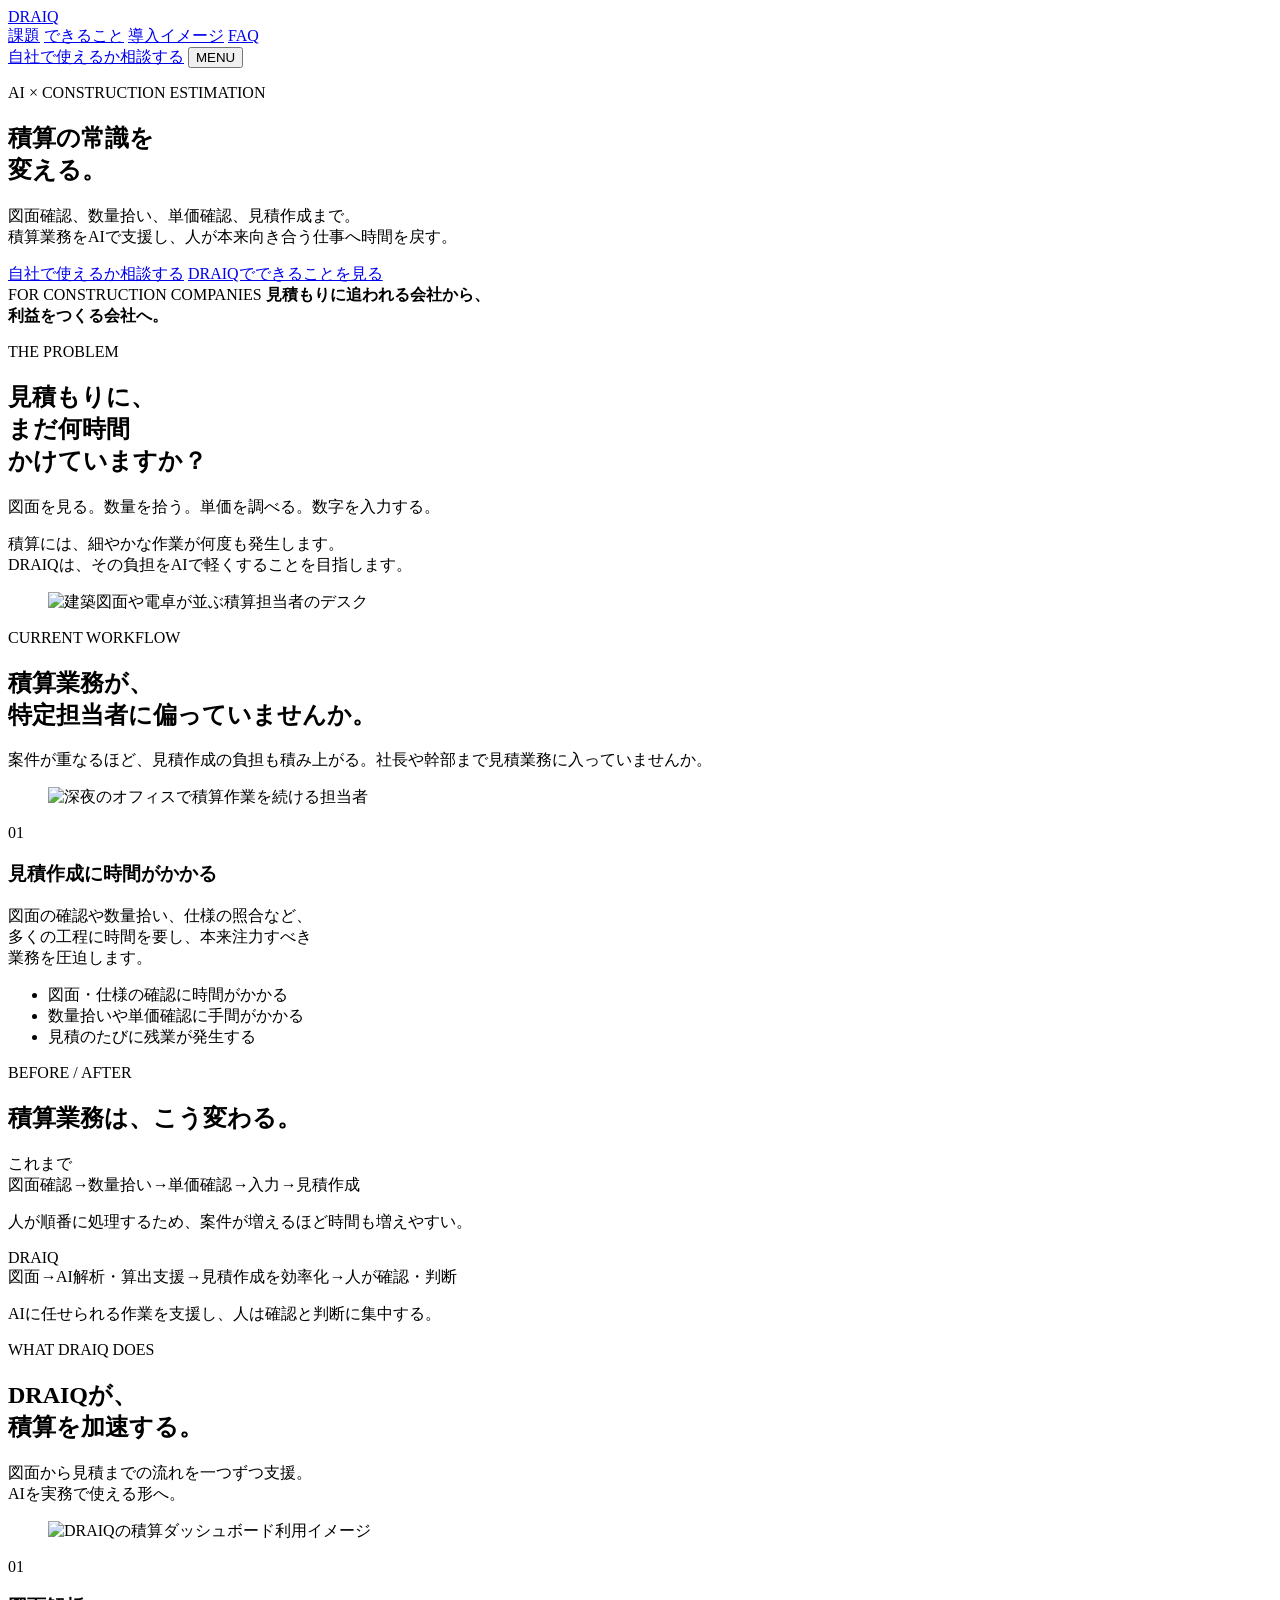
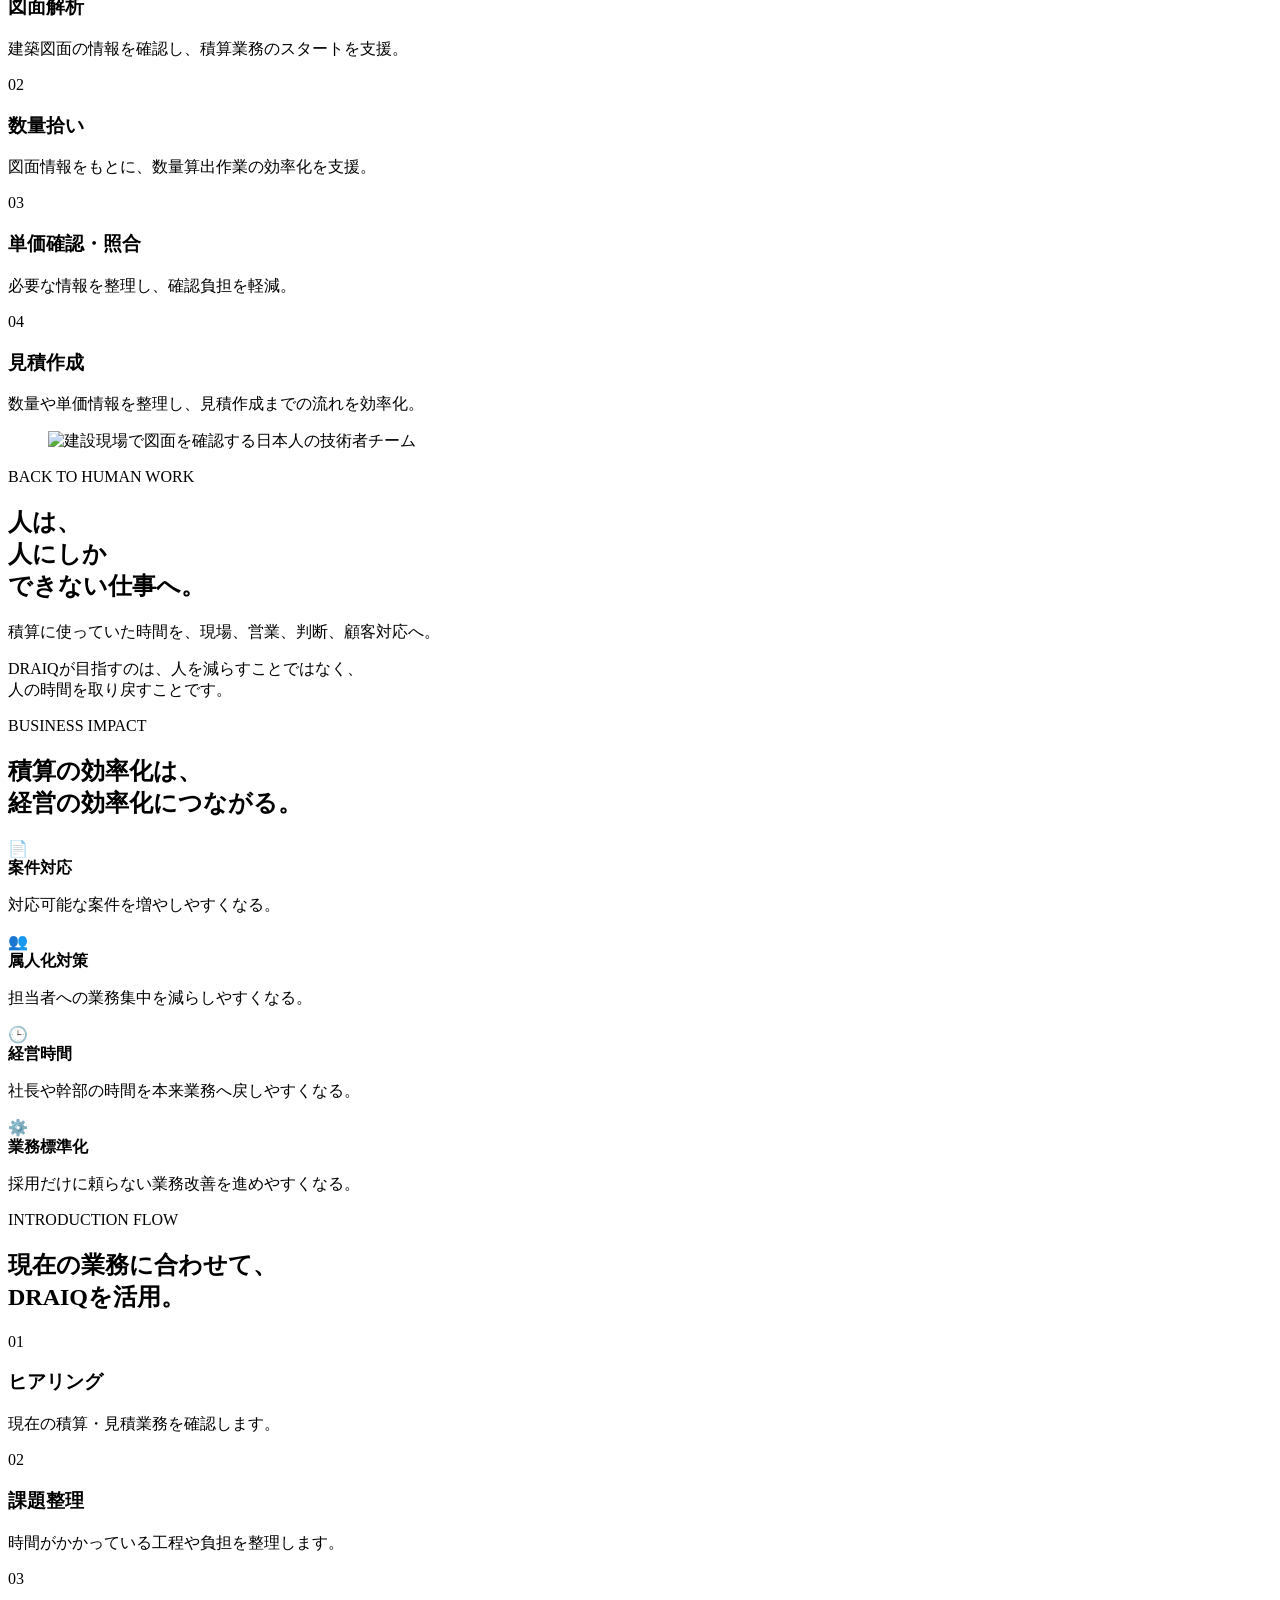
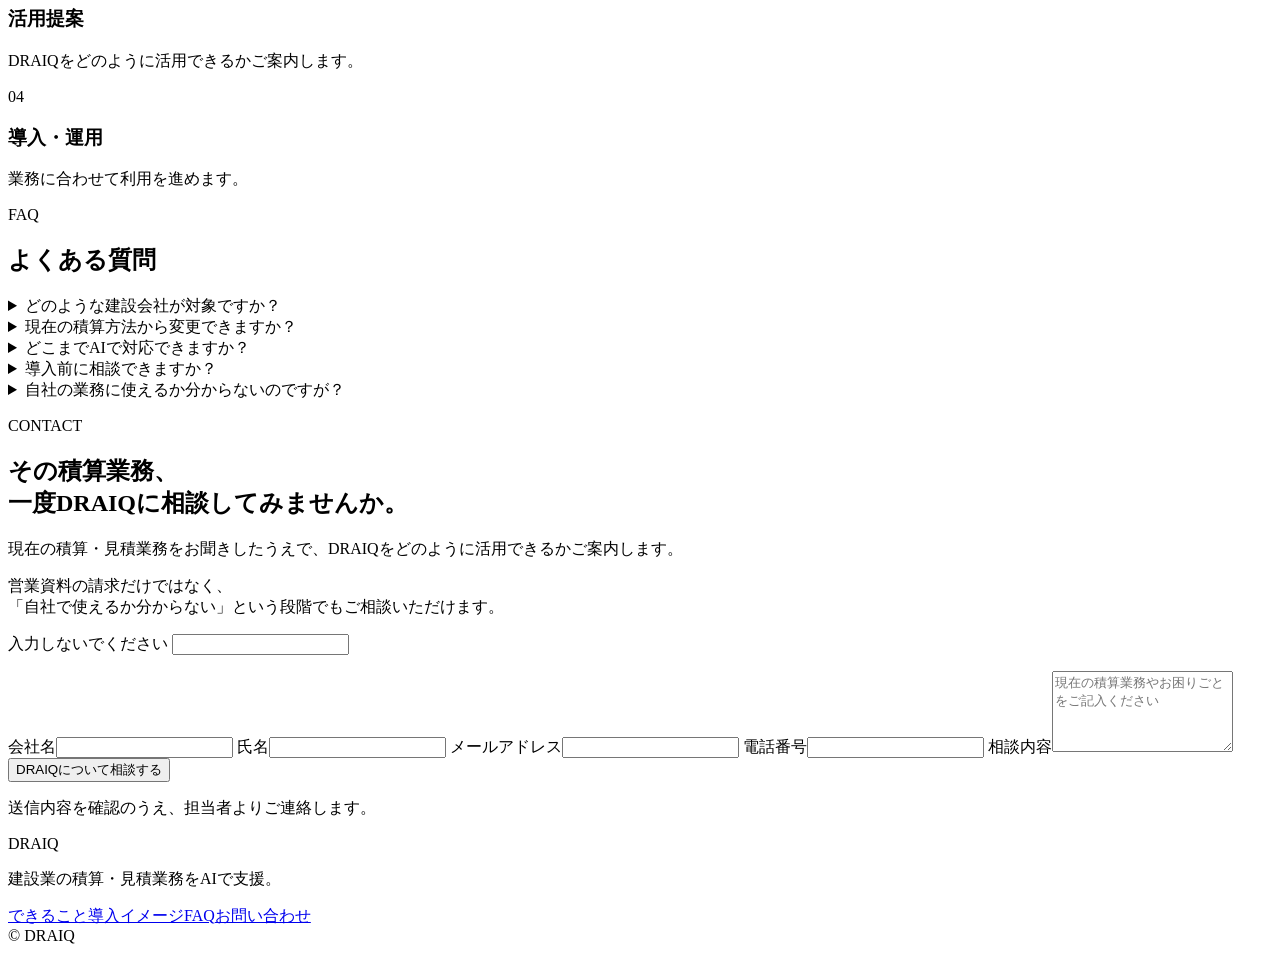
==== index.html @ a13fddd5 "Import DRAIQ site HTML" ====
<!doctype html>
<html lang="ja">
<head>
  <meta charset="utf-8">
  <meta name="viewport" content="width=device-width, initial-scale=1">
  <title>DRAIQ｜建設業の積算・見積業務をAIで効率化</title>
  <meta name="description" content="DRAIQは、建設会社の積算・見積業務をAIで支援し、人が本来向き合うべき判断・現場・顧客対応へ時間を戻すことを目指すサービスです。">
  <meta property="og:title" content="DRAIQ｜積算の常識を変える。">
  <meta property="og:description" content="図面確認、数量拾い、単価確認、見積作成まで。積算業務をAIで支援。">
  <meta property="og:type" content="website">
  <meta property="og:image" content="/images/ogp.webp">
  <meta name="theme-color" content="#0b1b2d">
  <link rel="icon" href="data:image/svg+xml,%3Csvg xmlns='http://www.w3.org/2000/svg' viewBox='0 0 64 64'%3E%3Crect width='64' height='64' rx='14' fill='%230b1b2d'/%3E%3Cpath d='M15 18h14c12 0 20 7 20 14s-8 14-20 14H15V18zm10 8v12h6c5 0 8-2 8-6s-3-6-8-6h-6z' fill='white'/%3E%3C/svg%3E">
  <link rel="stylesheet" href="css/style.css">
</head>
<body>
  <header class="site-header">
    <div class="shell header-inner">
      <a class="brand" href="#top" aria-label="DRAIQ トップへ">DRAIQ</a>
      <nav class="desktop-nav" aria-label="メインナビゲーション">
        <a href="#problem">課題</a>
        <a href="#features">できること</a>
        <a href="#flow">導入イメージ</a>
        <a href="#faq">FAQ</a>
      </nav>
      <a class="btn btn-small" href="#contact">自社で使えるか相談する</a>
      <button class="menu-btn" type="button" aria-label="メニューを開く" aria-expanded="false">MENU</button>
    </div>
    <div class="mobile-nav" hidden>
      <a href="#problem">課題</a>
      <a href="#features">できること</a>
      <a href="#flow">導入イメージ</a>
      <a href="#faq">FAQ</a>
      <a href="#contact">相談する</a>
    </div>
  </header>

  <main id="top">
    <section class="hero">
      <div class="hero-bg" role="img" aria-label="建設会社の会議風景"></div>
      <div class="hero-overlay"></div>
      <div class="shell hero-grid">
        <div class="hero-copy reveal">
          <p class="eyebrow">AI × CONSTRUCTION ESTIMATION</p>
          <h1>積算の常識を<br>変える。</h1>
          <p class="hero-lead">図面確認、数量拾い、単価確認、見積作成まで。<br>積算業務をAIで支援し、人が本来向き合う仕事へ時間を戻す。</p>
          <div class="hero-actions">
            <a class="btn" href="#contact">自社で使えるか相談する</a>
            <a class="text-link" href="#features">DRAIQでできることを見る</a>
          </div>
        </div>
        <div class="hero-note reveal delay">
          <span>FOR CONSTRUCTION COMPANIES</span>
          <strong>見積もりに追われる会社から、<br>利益をつくる会社へ。</strong>
        </div>
      </div>
    </section>

    <section class="intro section">
      <div class="shell split intro-split">
        <div class="copy reveal">
          <p class="eyebrow dark">THE PROBLEM</p>
          <h2>見積もりに、<br>まだ<span class="highlight">何時間</span><br>かけていますか？</h2>
          <p>図面を見る。数量を拾う。単価を調べる。数字を入力する。</p>
          <p>積算には、細やかな作業が何度も発生します。<br>DRAIQは、その負担をAIで軽くすることを目指します。</p>
        </div>
        <figure class="image-card reveal delay">
          <img src="images/estimate-desk.webp" alt="建築図面や電卓が並ぶ積算担当者のデスク" loading="lazy">
        </figure>
      </div>
    </section>

    <section id="problem" class="problem section section-dark">
      <div class="shell">
        <div class="section-heading reveal wide-heading">
          <p class="eyebrow">CURRENT WORKFLOW</p>
          <h2>積算業務が、<br>特定担当者に偏っていませんか。</h2>
          <p>案件が重なるほど、見積作成の負担も積み上がる。社長や幹部まで見積業務に入っていませんか。</p>
        </div>

        <div class="problem-layout single-emphasis">
          <figure class="night-shot reveal">
            <img src="images/night-office.webp" alt="深夜のオフィスで積算作業を続ける担当者" loading="lazy">
          </figure>

          <article class="problem-focus reveal delay">
            <span class="focus-number">01</span>
            <h3>見積作成に時間がかかる</h3>
            <div class="focus-line"></div>
            <p>図面の確認や数量拾い、仕様の照合など、<br>多くの工程に時間を要し、本来注力すべき<br>業務を圧迫します。</p>
            <ul>
              <li>図面・仕様の確認に時間がかかる</li>
              <li>数量拾いや単価確認に手間がかかる</li>
              <li>見積のたびに残業が発生する</li>
            </ul>
          </article>
        </div>
      </div>
    </section>

    <section class="change section">
      <div class="shell narrow-shell">
        <div class="section-heading center reveal">
          <p class="eyebrow dark">BEFORE / AFTER</p>
          <h2>積算業務は、こう変わる。</h2>
        </div>

        <div class="before-after stacked reveal">
          <div class="workflow old">
            <div class="workflow-label">これまで</div>
            <div class="steps steps-single-line">
              <span>図面確認</span><i>→</i><span>数量拾い</span><i>→</i><span>単価確認</span><i>→</i><span>入力</span><i>→</i><span>見積作成</span>
            </div>
            <p>人が順番に処理するため、案件が増えるほど時間も増えやすい。</p>
          </div>
          <div class="workflow new">
            <div class="workflow-label">DRAIQ</div>
            <div class="steps steps-single-line dark-steps">
              <span>図面</span><i>→</i><span class="accent">AI解析・算出支援</span><i>→</i><span>見積作成を効率化</span><i>→</i><span>人が確認・判断</span>
            </div>
            <p>AIに任せられる作業を支援し、人は確認と判断に集中する。</p>
          </div>
        </div>
      </div>
    </section>

    <section id="features" class="features section">
      <div class="shell">
        <div class="feature-hero">
          <div class="copy reveal">
            <p class="eyebrow dark">WHAT DRAIQ DOES</p>
            <h2>DRAIQが、<br>積算を加速する。</h2>
            <p>図面から見積までの流れを一つずつ支援。<br>AIを実務で使える形へ。</p>
          </div>
          <figure class="dashboard-shot reveal delay">
            <img src="images/dashboard.webp" alt="DRAIQの積算ダッシュボード利用イメージ" loading="lazy">
          </figure>
        </div>

        <div class="feature-list reveal">
          <article class="feature-row">
            <span>01</span>
            <h3>図面解析</h3>
            <p>建築図面の情報を確認し、積算業務のスタートを支援。</p>
          </article>
          <article class="feature-row">
            <span>02</span>
            <h3>数量拾い</h3>
            <p>図面情報をもとに、数量算出作業の効率化を支援。</p>
          </article>
          <article class="feature-row">
            <span>03</span>
            <h3>単価確認・照合</h3>
            <p>必要な情報を整理し、確認負担を軽減。</p>
          </article>
          <article class="feature-row">
            <span>04</span>
            <h3>見積作成</h3>
            <p>数量や単価情報を整理し、見積作成までの流れを効率化。</p>
          </article>
        </div>
      </div>
    </section>

    <section class="human section">
      <div class="shell split reverse human-split">
        <figure class="image-card wide reveal">
          <img src="images/construction-team.webp" alt="建設現場で図面を確認する日本人の技術者チーム" loading="lazy">
        </figure>
        <div class="copy reveal delay">
          <p class="eyebrow dark">BACK TO HUMAN WORK</p>
          <h2>人は、<br>人にしか<br>できない仕事へ。</h2>
          <p>積算に使っていた時間を、現場、営業、判断、顧客対応へ。</p>
          <p>DRAIQが目指すのは、人を減らすことではなく、<br>人の時間を取り戻すことです。</p>
        </div>
      </div>
    </section>

    <section class="management section section-soft">
      <div class="shell">
        <div class="section-heading center reveal narrow-heading">
          <p class="eyebrow dark">BUSINESS IMPACT</p>
          <h2>積算の効率化は、<br>経営の効率化につながる。</h2>
        </div>
        <div class="benefit-grid icon-benefits">
          <article class="benefit reveal"><div class="benefit-icon">📄</div><strong>案件対応</strong><p>対応可能な案件を増やしやすくなる。</p></article>
          <article class="benefit reveal delay"><div class="benefit-icon">👥</div><strong>属人化対策</strong><p>担当者への業務集中を減らしやすくなる。</p></article>
          <article class="benefit reveal"><div class="benefit-icon">🕒</div><strong>経営時間</strong><p>社長や幹部の時間を本来業務へ戻しやすくなる。</p></article>
          <article class="benefit reveal delay"><div class="benefit-icon">⚙️</div><strong>業務標準化</strong><p>採用だけに頼らない業務改善を進めやすくなる。</p></article>
        </div>
      </div>
    </section>

    <section id="flow" class="flow section">
      <div class="shell">
        <div class="section-heading center reveal">
          <p class="eyebrow dark">INTRODUCTION FLOW</p>
          <h2>現在の業務に合わせて、<br>DRAIQを活用。</h2>
        </div>
        <div class="flow-list">
          <article><span>01</span><h3>ヒアリング</h3><p>現在の積算・見積業務を確認します。</p></article>
          <article><span>02</span><h3>課題整理</h3><p>時間がかかっている工程や負担を整理します。</p></article>
          <article><span>03</span><h3>活用提案</h3><p>DRAIQをどのように活用できるかご案内します。</p></article>
          <article><span>04</span><h3>導入・運用</h3><p>業務に合わせて利用を進めます。</p></article>
        </div>
      </div>
    </section>

    <section id="faq" class="faq section section-soft">
      <div class="shell narrow">
        <div class="section-heading center reveal">
          <p class="eyebrow dark">FAQ</p>
          <h2>よくある質問</h2>
        </div>
        <div class="faq-list">
          <details><summary>どのような建設会社が対象ですか？</summary><p>積算や見積業務の効率化を検討している建設会社を想定しています。具体的な適合性は現在の業務を確認したうえでご案内します。</p></details>
          <details><summary>現在の積算方法から変更できますか？</summary><p>現在の業務フローを確認し、DRAIQをどこへ組み込めるかを整理してご案内します。</p></details>
          <details><summary>どこまでAIで対応できますか？</summary><p>対応範囲は図面や業務内容によって異なるため、詳細は個別に確認のうえご説明します。</p></details>
          <details><summary>導入前に相談できますか？</summary><p>はい。現在の課題や業務内容をお聞きしたうえで、自社で活用できるかをご案内します。</p></details>
          <details><summary>自社の業務に使えるか分からないのですが？</summary><p>問題ありません。現在の積算方法をお聞きし、適した使い方を一緒に整理します。</p></details>
        </div>
      </div>
    </section>

    <section id="contact" class="contact section">
      <div class="shell contact-grid">
        <div class="contact-copy reveal">
          <p class="eyebrow dark">CONTACT</p>
          <h2>その積算業務、<br>一度DRAIQに相談してみませんか。</h2>
          <p>現在の積算・見積業務をお聞きしたうえで、DRAIQをどのように活用できるかご案内します。</p>
          <div class="contact-note">営業資料の請求だけではなく、<br>「自社で使えるか分からない」という段階でもご相談いただけます。</div>
        </div>

        <form class="contact-form reveal delay" name="draiq-contact" method="POST" data-netlify="true" netlify-honeypot="bot-field" action="/thanks.html">
          <input type="hidden" name="form-name" value="draiq-contact">
          <p class="hidden-field"><label>入力しないでください <input name="bot-field"></label></p>
          <label>会社名<input type="text" name="会社名" autocomplete="organization" required></label>
          <label>氏名<input type="text" name="氏名" autocomplete="name" required></label>
          <label>メールアドレス<input type="email" name="メールアドレス" autocomplete="email" required></label>
          <label>電話番号<input type="tel" name="電話番号" autocomplete="tel"></label>
          <label>相談内容<textarea name="相談内容" rows="5" placeholder="現在の積算業務やお困りごとをご記入ください"></textarea></label>
          <button class="btn btn-full" type="submit">DRAIQについて相談する</button>
          <p class="form-note">送信内容を確認のうえ、担当者よりご連絡します。</p>
        </form>
      </div>
    </section>
  </main>

  <footer class="footer">
    <div class="shell footer-inner">
      <div><div class="brand footer-brand">DRAIQ</div><p>建設業の積算・見積業務をAIで支援。</p></div>
      <div class="footer-links">
        <a href="#features">できること</a><a href="#flow">導入イメージ</a><a href="#faq">FAQ</a><a href="#contact">お問い合わせ</a>
      </div>
    </div>
    <div class="shell copyright">© DRAIQ</div>
  </footer>
  <script src="js/main.js"></script>
</body>
</html>
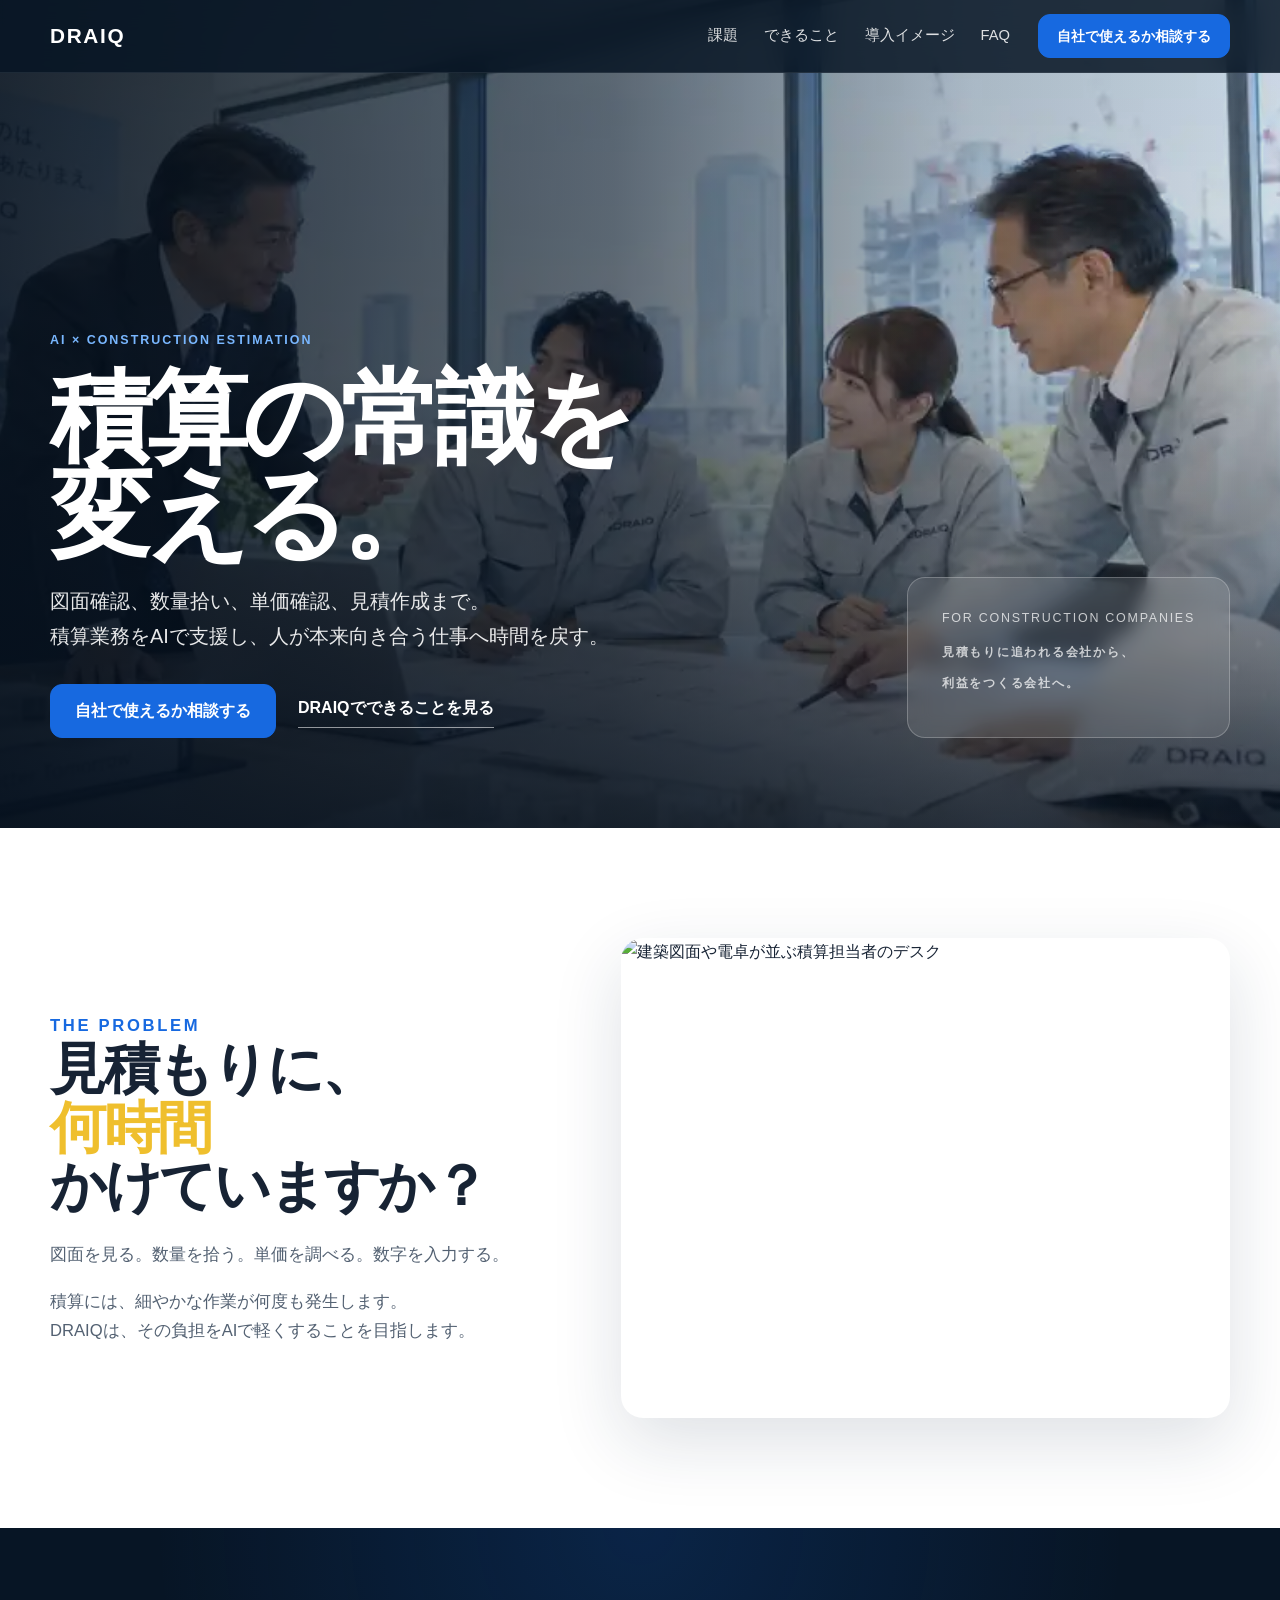
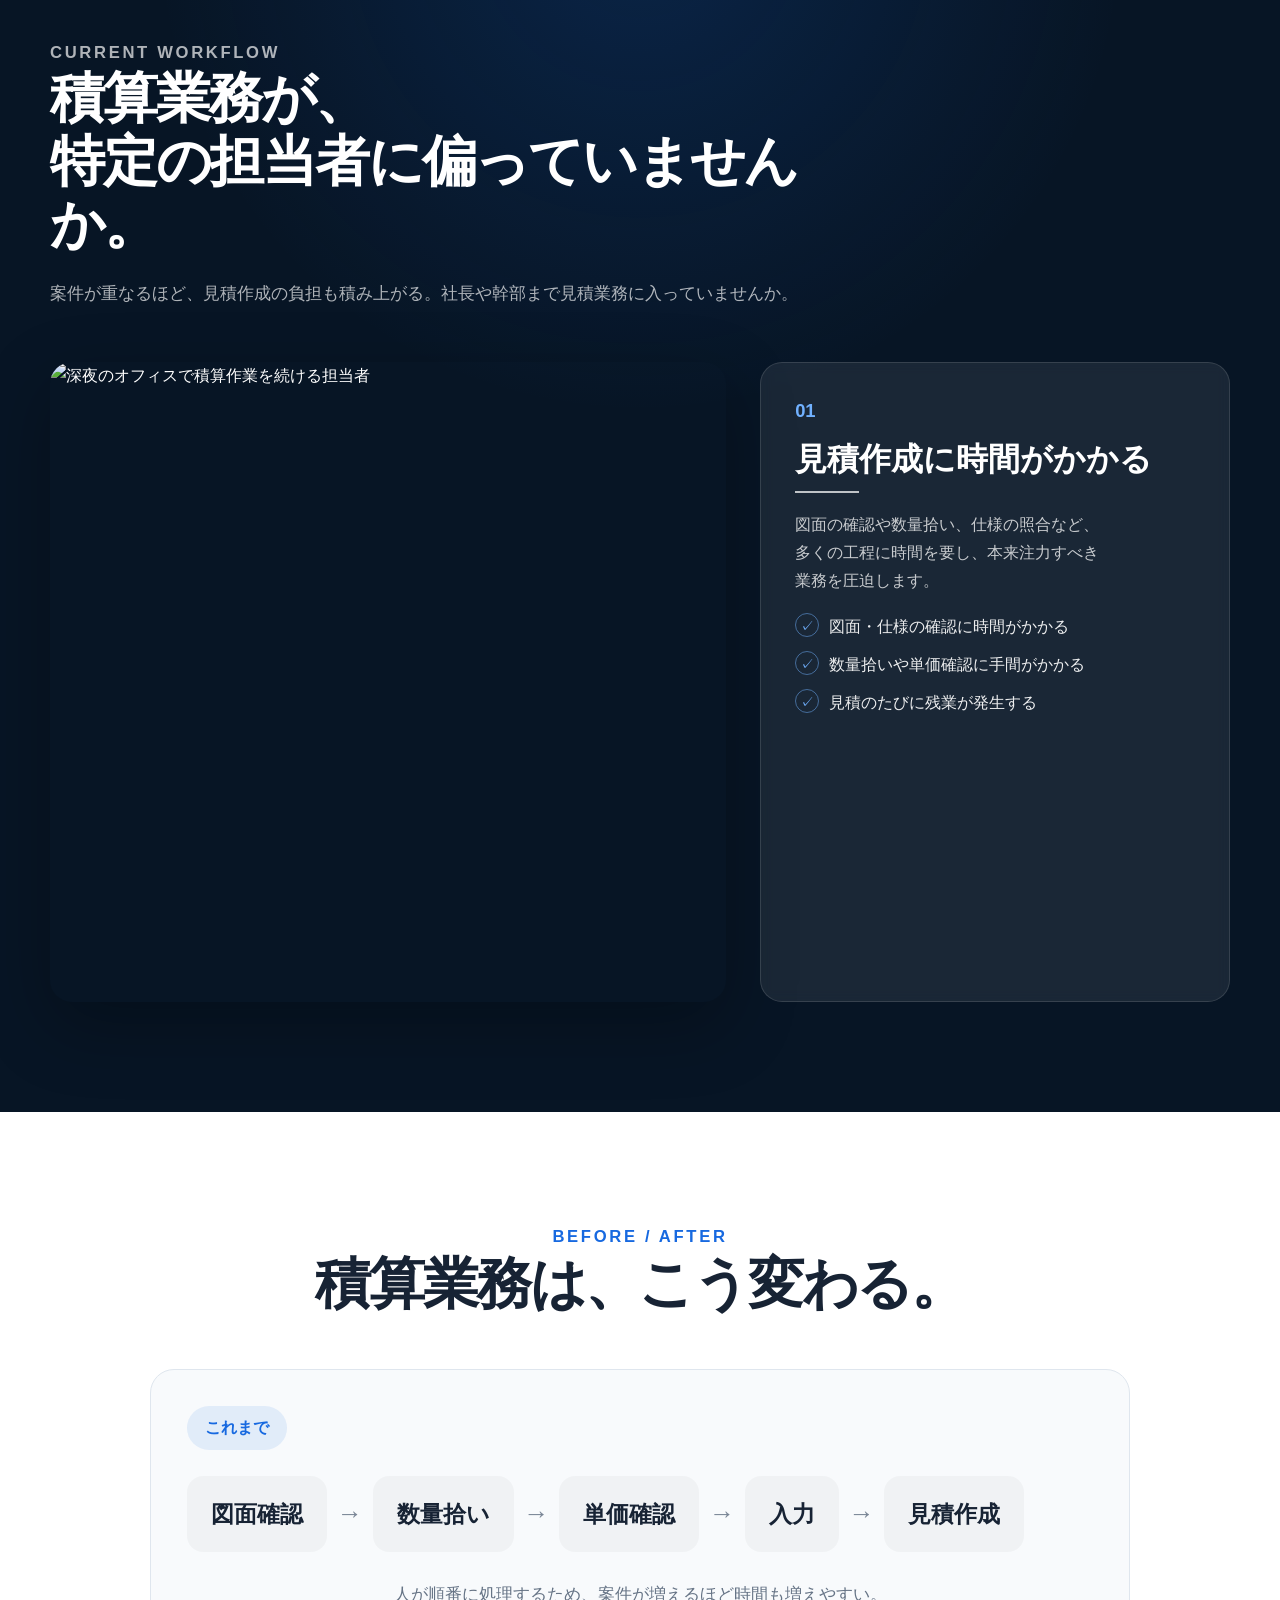
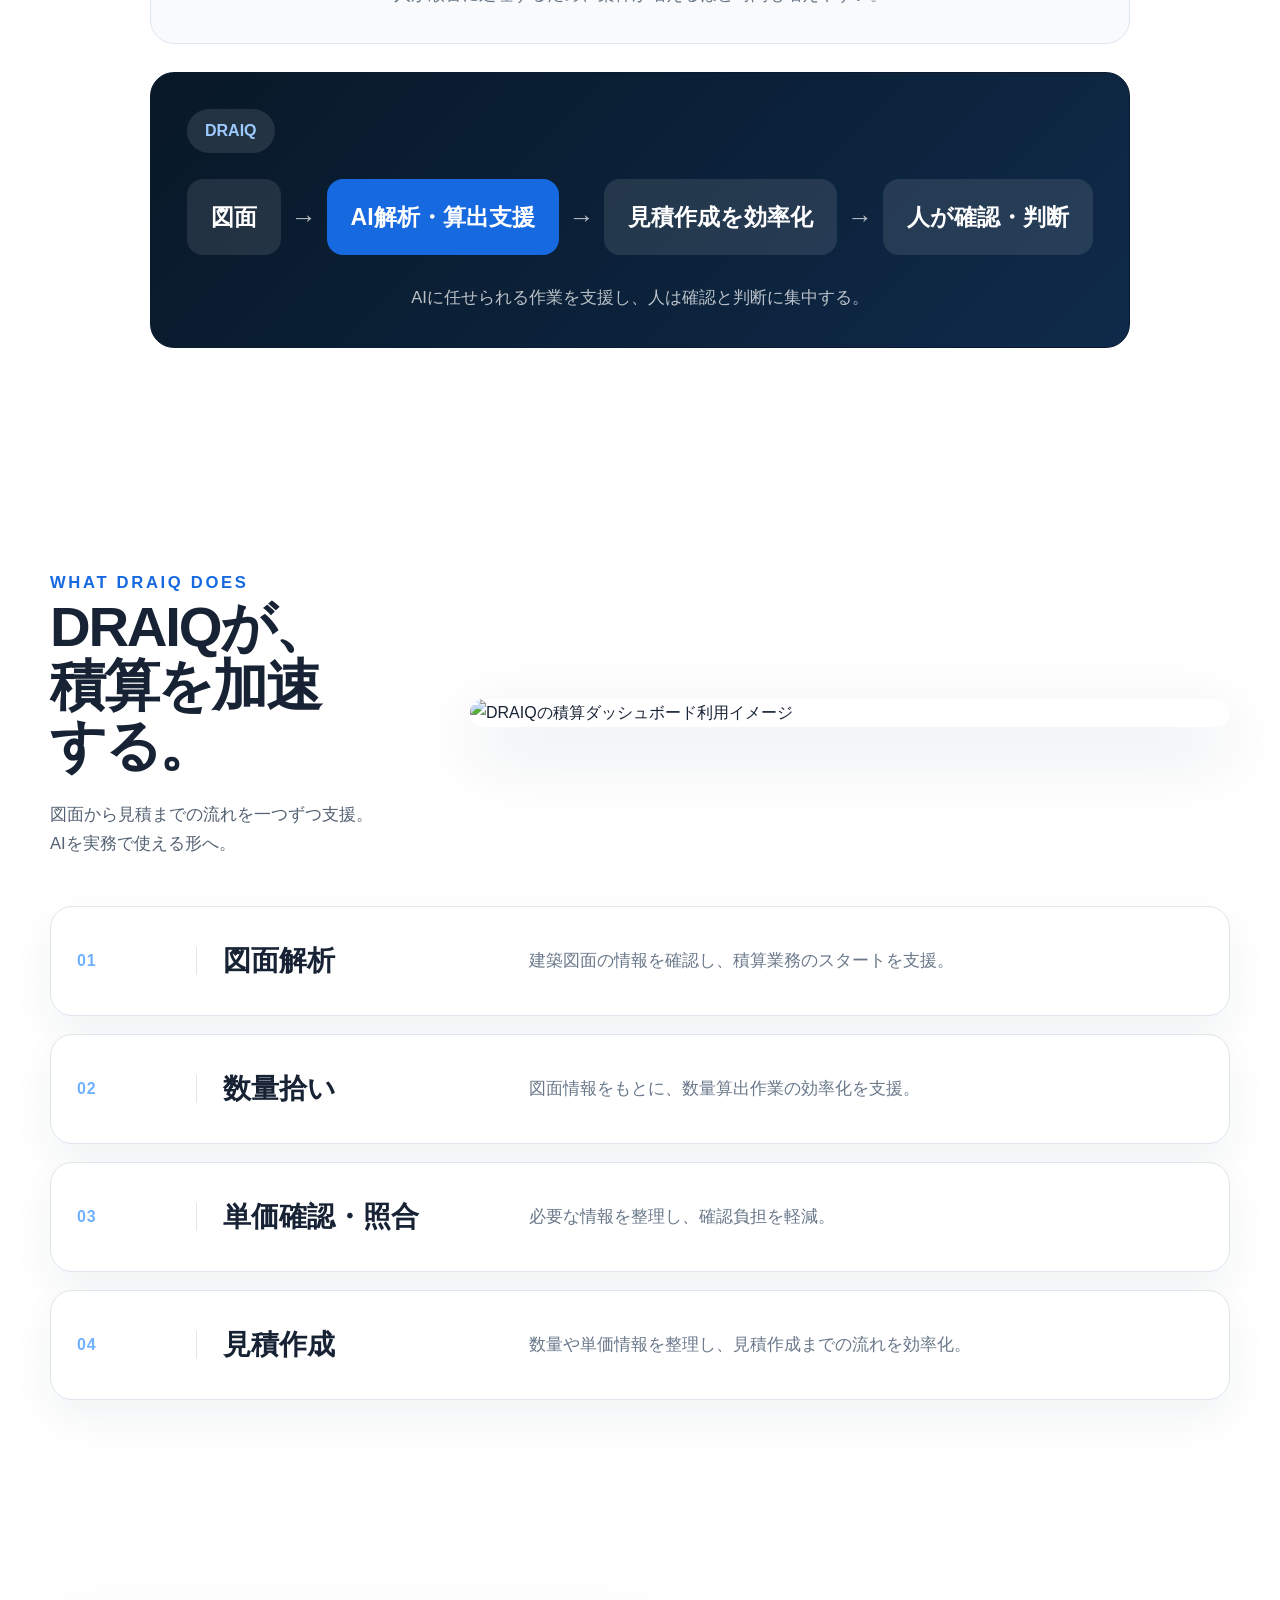
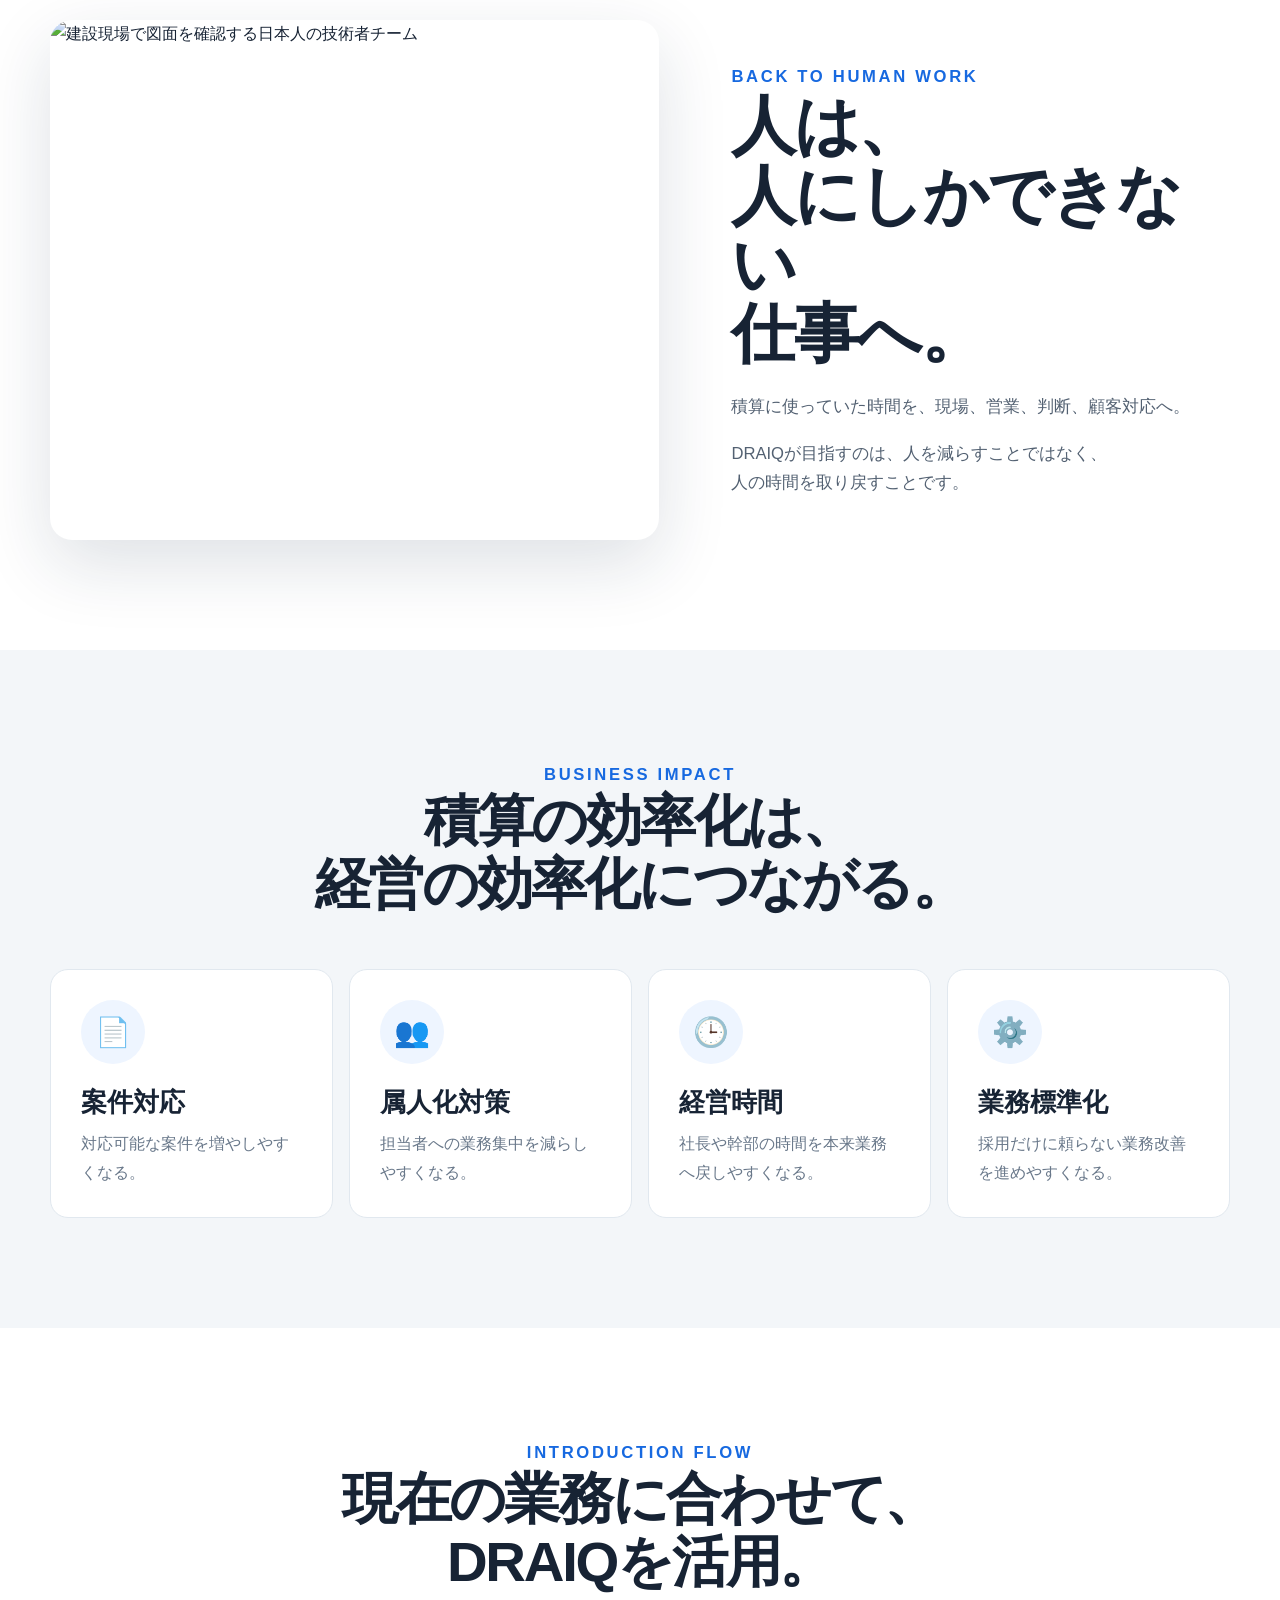
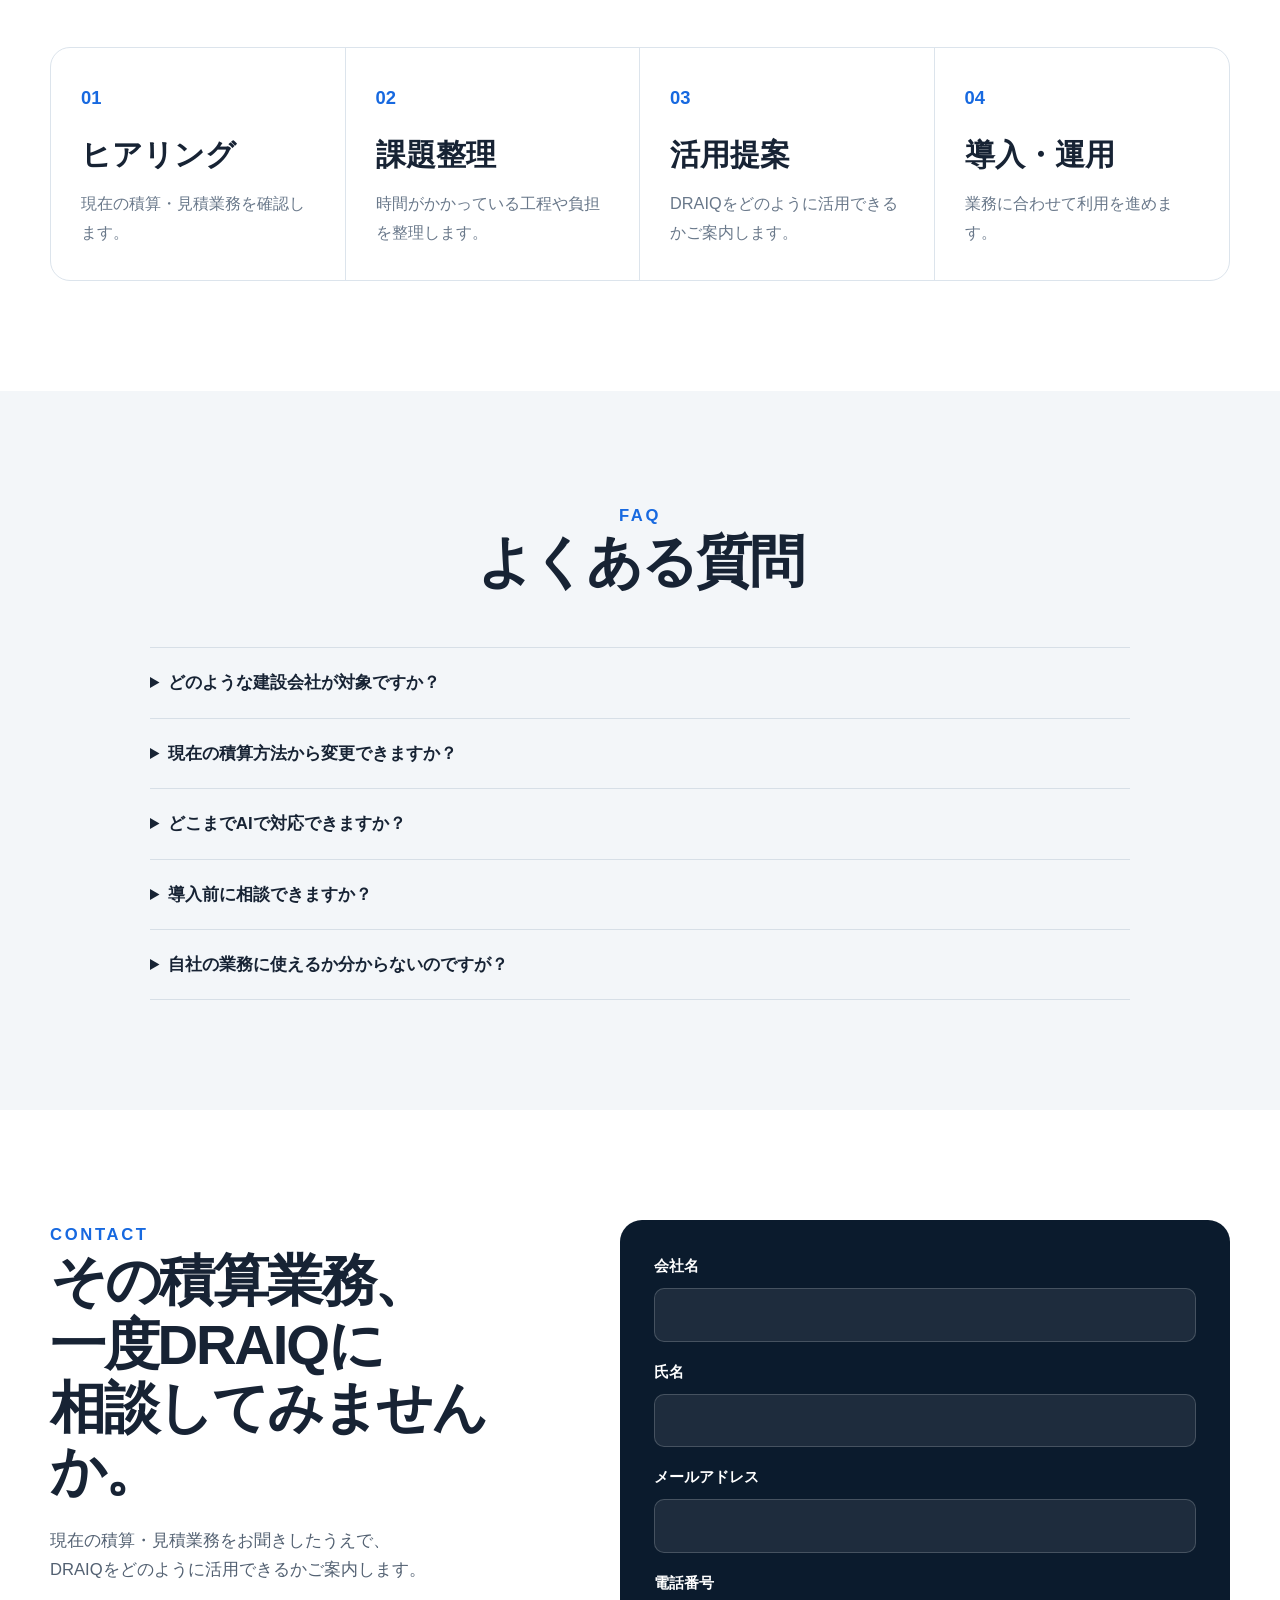
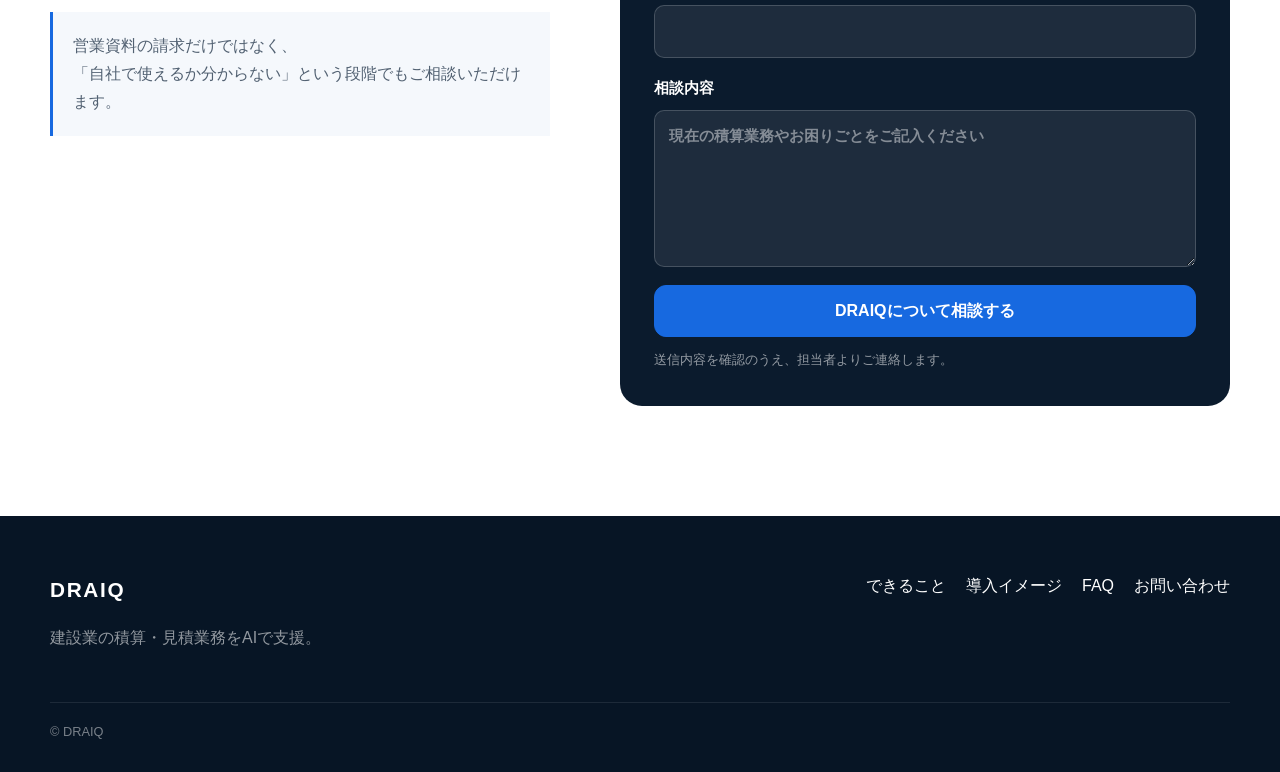
==== commit 59329564: "Add preview page with requested copy and spacing fixes" ====
--- a/index.html
+++ b/index.html
@@ -8,7 +8,7 @@
   <meta property="og:title" content="DRAIQ｜積算の常識を変える。">
   <meta property="og:description" content="図面確認、数量拾い、単価確認、見積作成まで。積算業務をAIで支援。">
   <meta property="og:type" content="website">
-  <meta property="og:image" content="/images/ogp.webp">
+  <meta property="og:image" content="https://draiq-partner.netlify.app/images/ogp.webp">
   <meta name="theme-color" content="#0b1b2d">
   <link rel="icon" href="data:image/svg+xml,%3Csvg xmlns='http://www.w3.org/2000/svg' viewBox='0 0 64 64'%3E%3Crect width='64' height='64' rx='14' fill='%230b1b2d'/%3E%3Cpath d='M15 18h14c12 0 20 7 20 14s-8 14-20 14H15V18zm10 8v12h6c5 0 8-2 8-6s-3-6-8-6h-6z' fill='white'/%3E%3C/svg%3E">
   <link rel="stylesheet" href="css/style.css">
@@ -51,7 +51,7 @@
         </div>
         <div class="hero-note reveal delay">
           <span>FOR CONSTRUCTION COMPANIES</span>
-          <strong>見積もりに追われる会社から、<br>利益をつくる会社へ。</strong>
+          <strong><span class="fixed-line">見積もりに追われる会社から、</span><span class="fixed-line">利益をつくる会社へ。</span></strong>
         </div>
       </div>
     </section>
@@ -60,12 +60,12 @@
       <div class="shell split intro-split">
         <div class="copy reveal">
           <p class="eyebrow dark">THE PROBLEM</p>
-          <h2>見積もりに、<br>まだ<span class="highlight">何時間</span><br>かけていますか？</h2>
+          <h2>見積もりに、<br><span class="highlight">何時間</span><br>かけていますか？</h2>
           <p>図面を見る。数量を拾う。単価を調べる。数字を入力する。</p>
           <p>積算には、細やかな作業が何度も発生します。<br>DRAIQは、その負担をAIで軽くすることを目指します。</p>
         </div>
         <figure class="image-card reveal delay">
-          <img src="images/estimate-desk.webp" alt="建築図面や電卓が並ぶ積算担当者のデスク" loading="lazy">
+          <img src="https://draiq-partner.netlify.app/images/estimate-desk.webp" alt="建築図面や電卓が並ぶ積算担当者のデスク" loading="lazy">
         </figure>
       </div>
     </section>
@@ -74,13 +74,13 @@
       <div class="shell">
         <div class="section-heading reveal wide-heading">
           <p class="eyebrow">CURRENT WORKFLOW</p>
-          <h2>積算業務が、<br>特定担当者に偏っていませんか。</h2>
+          <h2>積算業務が、<br>特定の担当者に偏っていませんか。</h2>
           <p>案件が重なるほど、見積作成の負担も積み上がる。社長や幹部まで見積業務に入っていませんか。</p>
         </div>
 
         <div class="problem-layout single-emphasis">
           <figure class="night-shot reveal">
-            <img src="images/night-office.webp" alt="深夜のオフィスで積算作業を続ける担当者" loading="lazy">
+            <img src="https://draiq-partner.netlify.app/images/night-office.webp" alt="深夜のオフィスで積算作業を続ける担当者" loading="lazy">
           </figure>
 
           <article class="problem-focus reveal delay">
@@ -104,7 +104,6 @@
           <p class="eyebrow dark">BEFORE / AFTER</p>
           <h2>積算業務は、こう変わる。</h2>
         </div>
-
         <div class="before-after stacked reveal">
           <div class="workflow old">
             <div class="workflow-label">これまで</div>
@@ -129,35 +128,19 @@
         <div class="feature-hero">
           <div class="copy reveal">
             <p class="eyebrow dark">WHAT DRAIQ DOES</p>
-            <h2>DRAIQが、<br>積算を加速する。</h2>
+            <h2>DRAIQが、<br>積算を加速<br>する。</h2>
             <p>図面から見積までの流れを一つずつ支援。<br>AIを実務で使える形へ。</p>
           </div>
           <figure class="dashboard-shot reveal delay">
-            <img src="images/dashboard.webp" alt="DRAIQの積算ダッシュボード利用イメージ" loading="lazy">
+            <img src="https://draiq-partner.netlify.app/images/dashboard.webp" alt="DRAIQの積算ダッシュボード利用イメージ" loading="lazy">
           </figure>
         </div>
 
         <div class="feature-list reveal">
-          <article class="feature-row">
-            <span>01</span>
-            <h3>図面解析</h3>
-            <p>建築図面の情報を確認し、積算業務のスタートを支援。</p>
-          </article>
-          <article class="feature-row">
-            <span>02</span>
-            <h3>数量拾い</h3>
-            <p>図面情報をもとに、数量算出作業の効率化を支援。</p>
-          </article>
-          <article class="feature-row">
-            <span>03</span>
-            <h3>単価確認・照合</h3>
-            <p>必要な情報を整理し、確認負担を軽減。</p>
-          </article>
-          <article class="feature-row">
-            <span>04</span>
-            <h3>見積作成</h3>
-            <p>数量や単価情報を整理し、見積作成までの流れを効率化。</p>
-          </article>
+          <article class="feature-row"><span>01</span><h3>図面解析</h3><p>建築図面の情報を確認し、積算業務のスタートを支援。</p></article>
+          <article class="feature-row"><span>02</span><h3>数量拾い</h3><p>図面情報をもとに、数量算出作業の効率化を支援。</p></article>
+          <article class="feature-row"><span>03</span><h3>単価確認・照合</h3><p>必要な情報を整理し、確認負担を軽減。</p></article>
+          <article class="feature-row"><span>04</span><h3>見積作成</h3><p>数量や単価情報を整理し、見積作成までの流れを効率化。</p></article>
         </div>
       </div>
     </section>
@@ -165,11 +148,11 @@
     <section class="human section">
       <div class="shell split reverse human-split">
         <figure class="image-card wide reveal">
-          <img src="images/construction-team.webp" alt="建設現場で図面を確認する日本人の技術者チーム" loading="lazy">
+          <img src="https://draiq-partner.netlify.app/images/construction-team.webp" alt="建設現場で図面を確認する日本人の技術者チーム" loading="lazy">
         </figure>
         <div class="copy reveal delay">
           <p class="eyebrow dark">BACK TO HUMAN WORK</p>
-          <h2>人は、<br>人にしか<br>できない仕事へ。</h2>
+          <h2>人は、<br>人にしかできない<br>仕事へ。</h2>
           <p>積算に使っていた時間を、現場、営業、判断、顧客対応へ。</p>
           <p>DRAIQが目指すのは、人を減らすことではなく、<br>人の時間を取り戻すことです。</p>
         </div>
@@ -208,10 +191,7 @@
 
     <section id="faq" class="faq section section-soft">
       <div class="shell narrow">
-        <div class="section-heading center reveal">
-          <p class="eyebrow dark">FAQ</p>
-          <h2>よくある質問</h2>
-        </div>
+        <div class="section-heading center reveal"><p class="eyebrow dark">FAQ</p><h2>よくある質問</h2></div>
         <div class="faq-list">
           <details><summary>どのような建設会社が対象ですか？</summary><p>積算や見積業務の効率化を検討している建設会社を想定しています。具体的な適合性は現在の業務を確認したうえでご案内します。</p></details>
           <details><summary>現在の積算方法から変更できますか？</summary><p>現在の業務フローを確認し、DRAIQをどこへ組み込めるかを整理してご案内します。</p></details>
@@ -226,11 +206,10 @@
       <div class="shell contact-grid">
         <div class="contact-copy reveal">
           <p class="eyebrow dark">CONTACT</p>
-          <h2>その積算業務、<br>一度DRAIQに相談してみませんか。</h2>
-          <p>現在の積算・見積業務をお聞きしたうえで、DRAIQをどのように活用できるかご案内します。</p>
+          <h2>その積算業務、<br>一度DRAIQに<br>相談してみませんか。</h2>
+          <p>現在の積算・見積業務をお聞きしたうえで、<br>DRAIQをどのように活用できるかご案内します。</p>
           <div class="contact-note">営業資料の請求だけではなく、<br>「自社で使えるか分からない」という段階でもご相談いただけます。</div>
         </div>
-
         <form class="contact-form reveal delay" name="draiq-contact" method="POST" data-netlify="true" netlify-honeypot="bot-field" action="/thanks.html">
           <input type="hidden" name="form-name" value="draiq-contact">
           <p class="hidden-field"><label>入力しないでください <input name="bot-field"></label></p>
@@ -249,9 +228,7 @@
   <footer class="footer">
     <div class="shell footer-inner">
       <div><div class="brand footer-brand">DRAIQ</div><p>建設業の積算・見積業務をAIで支援。</p></div>
-      <div class="footer-links">
-        <a href="#features">できること</a><a href="#flow">導入イメージ</a><a href="#faq">FAQ</a><a href="#contact">お問い合わせ</a>
-      </div>
+      <div class="footer-links"><a href="#features">できること</a><a href="#flow">導入イメージ</a><a href="#faq">FAQ</a><a href="#contact">お問い合わせ</a></div>
     </div>
     <div class="shell copyright">© DRAIQ</div>
   </footer>
--- a/css/style.css
+++ b/css/style.css
@@ -0,0 +1,1000 @@
+html {
+  scroll-behavior: smooth;
+}
+body {
+  margin: 0;
+  font-family: "Hiragino Sans", "Yu Gothic", "Meiryo", sans-serif;
+  color: #172334;
+  background: #ffffff;
+  line-height: 1.75;
+  -webkit-font-smoothing: antialiased;
+}
+img {
+  display: block;
+  max-width: 100%;
+}
+a {
+  color: inherit;
+  text-decoration: none;
+}
+button,
+input,
+textarea {
+  font: inherit;
+}
+.shell {
+  width: min(1180px, calc(100% - 48px));
+  margin-inline: auto;
+}
+.narrow,
+.narrow-shell {
+  width: min(980px, calc(100% - 48px));
+  margin-inline: auto;
+}
+.site-header {
+  position: fixed;
+  top: 0;
+  left: 0;
+  right: 0;
+  z-index: 30;
+  background: rgba(7, 21, 37, 0.86);
+  backdrop-filter: blur(14px);
+  color: #fff;
+  border-bottom: 1px solid rgba(255,255,255,0.08);
+}
+.header-inner {
+  min-height: 72px;
+  display: flex;
+  align-items: center;
+  gap: 28px;
+}
+.brand {
+  font-weight: 900;
+  letter-spacing: 0.08em;
+  font-size: 1.3rem;
+}
+.desktop-nav {
+  display: flex;
+  align-items: center;
+  gap: 26px;
+  margin-left: auto;
+  font-size: 0.92rem;
+}
+.desktop-nav a {
+  opacity: 0.85;
+}
+.desktop-nav a:hover {
+  opacity: 1;
+}
+.btn {
+  display: inline-flex;
+  align-items: center;
+  justify-content: center;
+  min-height: 52px;
+  padding: 0 24px;
+  border-radius: 12px;
+  background: #1769e0;
+  color: #fff;
+  font-weight: 800;
+  border: 1px solid #1769e0;
+  transition: transform .2s ease, background .2s ease;
+}
+.btn:hover {
+  background: #0f58bf;
+  transform: translateY(-1px);
+}
+.btn-small {
+  min-height: 42px;
+  padding: 0 18px;
+  font-size: 0.88rem;
+}
+.btn-full {
+  width: 100%;
+}
+.menu-btn {
+  display: none;
+  margin-left: auto;
+  background: transparent;
+  border: 0;
+  color: #fff;
+  font-weight: 800;
+}
+.mobile-nav[hidden] {
+  display: none !important;
+}
+.mobile-nav {
+  padding: 16px 24px 24px;
+  display: grid;
+  gap: 14px;
+  background: #0b1b2d;
+}
+.hero {
+  position: relative;
+  min-height: 92vh;
+  display: grid;
+  align-items: end;
+  color: #fff;
+  overflow: hidden;
+}
+.hero-bg {
+  position: absolute;
+  inset: 0;
+  background: url("../images/hero.webp") center 45% / cover no-repeat;
+  transform: scale(1.02);
+}
+.hero-overlay {
+  position: absolute;
+  inset: 0;
+  background:
+    linear-gradient(90deg, rgba(5,16,29,.88) 0%, rgba(5,16,29,.60) 48%, rgba(5,16,29,.22) 76%, rgba(5,16,29,.08) 100%),
+    linear-gradient(0deg, rgba(5,16,29,.78), rgba(5,16,29,.04) 55%);
+}
+.hero-grid {
+  position: relative;
+  z-index: 2;
+  padding-top: 170px;
+  padding-bottom: 90px;
+  display: grid;
+  grid-template-columns: 1.18fr .82fr;
+  gap: 56px;
+  align-items: end;
+}
+.eyebrow {
+  margin: 0 0 18px;
+  font-size: .78rem;
+  font-weight: 800;
+  letter-spacing: .16em;
+  color: #79b7ff;
+}
+.eyebrow.dark {
+  color: #1769e0;
+}
+.hero h1 {
+  margin: 0 0 22px;
+  font-size: clamp(3.3rem, 8vw, 6.5rem);
+  line-height: .94;
+  letter-spacing: -0.06em;
+}
+.hero-lead {
+  max-width: 720px;
+  margin: 0 0 30px;
+  font-size: clamp(1.05rem, 1.8vw, 1.25rem);
+  color: rgba(255,255,255,.9);
+}
+.hero-actions {
+  display: flex;
+  gap: 22px;
+  align-items: center;
+  flex-wrap: wrap;
+}
+.text-link {
+  font-weight: 700;
+  border-bottom: 1px solid rgba(255,255,255,.55);
+  padding-bottom: 5px;
+}
+.hero-note {
+  max-width: 560px;
+  justify-self: end;
+  padding: 30px 34px;
+  border: 1px solid rgba(255,255,255,.24);
+  background: rgba(255,255,255,.10);
+  backdrop-filter: blur(10px);
+  border-radius: 18px;
+}
+.hero-note span {
+  display: block;
+  font-size: .78rem;
+  letter-spacing: .14em;
+  opacity: .72;
+  margin-bottom: 14px;
+}
+.hero-note strong {
+  font-size: clamp(1.5rem, 2vw, 1.9rem);
+  line-height: 1.42;
+}
+.hero-note strong .fixed-line {
+  display: block;
+}
+.intro .copy h2 {
+  line-height: 1.04;
+}
+.problem .section-heading h2 {
+  font-size: clamp(2.5rem, 4.3vw, 4.6rem);
+  line-height: 1.14;
+}
+.problem .section-heading p {
+  max-width: 980px;
+}
+.features .copy h2 {
+  line-height: 1.06;
+}
+.human .copy h2 {
+  line-height: 1.06;
+}
+.contact-copy h2 {
+  line-height: 1.08;
+}
+.section {
+  padding: 110px 0;
+}
+.split {
+  display: grid;
+  grid-template-columns: .9fr 1.1fr;
+  gap: 72px;
+  align-items: center;
+}
+.split.reverse {
+  grid-template-columns: 1.1fr .9fr;
+}
+.copy h2,
+.section-heading h2,
+.contact-copy h2 {
+  margin: 0 0 24px;
+  font-size: clamp(2.3rem, 4.4vw, 4.6rem);
+  line-height: 1.12;
+  letter-spacing: -0.04em;
+}
+.copy p,
+.section-heading p,
+.contact-copy p {
+  margin: 0;
+  font-size: 1.04rem;
+  color: #536172;
+}
+.copy p + p,
+.section-heading p + p,
+.contact-copy p + p {
+  margin-top: 18px;
+}
+.highlight {
+  color: #efbf2d;
+}
+.image-card {
+  margin: 0;
+  overflow: hidden;
+  border-radius: 22px;
+  box-shadow: 0 24px 70px rgba(19, 43, 74, 0.14);
+}
+.image-card img {
+  width: 100%;
+  min-height: 480px;
+  object-fit: cover;
+}
+.image-card.wide img {
+  min-height: 520px;
+}
+.section-dark {
+  background: radial-gradient(circle at 50% 0%, rgba(23,105,224,.18), transparent 36%), #071525;
+  color: #fff;
+}
+.section-dark .section-heading p {
+  color: rgba(255,255,255,.68);
+}
+.section-heading {
+  max-width: 820px;
+  margin-bottom: 54px;
+}
+.section-heading.center {
+  margin-inline: auto;
+  text-align: center;
+}
+.wide-heading h2 {
+  max-width: 980px;
+}
+.problem-layout {
+  display: grid;
+  grid-template-columns: 1.18fr .82fr;
+  gap: 34px;
+  align-items: stretch;
+}
+.night-shot {
+  margin: 0;
+  position: relative;
+  overflow: hidden;
+  border-radius: 22px;
+  min-height: 640px;
+  box-shadow: 0 24px 70px rgba(0,0,0,.28);
+}
+.night-shot img {
+  width: 100%;
+  height: 100%;
+  object-fit: cover;
+}
+.problem-focus {
+  padding: 32px 34px;
+  border-radius: 22px;
+  background: rgba(255,255,255,.08);
+  border: 1px solid rgba(255,255,255,.12);
+  backdrop-filter: blur(6px);
+  display: grid;
+  align-content: start;
+}
+.focus-number {
+  color: #71b1ff;
+  font-weight: 900;
+  font-size: 1.15rem;
+}
+.problem-focus h3 {
+  margin: 10px 0 10px;
+  font-size: clamp(1.75rem, 2.5vw, 2.35rem);
+  line-height: 1.35;
+}
+.focus-line {
+  width: 64px;
+  height: 2px;
+  background: rgba(255,255,255,.72);
+  margin-bottom: 18px;
+}
+.problem-focus p {
+  margin: 0 0 18px;
+  color: rgba(255,255,255,.76);
+}
+.problem-focus ul {
+  margin: 0;
+  padding: 0;
+  list-style: none;
+  display: grid;
+  gap: 10px;
+}
+.problem-focus li {
+  position: relative;
+  padding-left: 34px;
+  color: rgba(255,255,255,.92);
+}
+.problem-focus li::before {
+  content: "✓";
+  position: absolute;
+  left: 0;
+  top: 0;
+  width: 22px;
+  height: 22px;
+  border-radius: 50%;
+  display: inline-grid;
+  place-items: center;
+  font-size: .9rem;
+  color: #71b1ff;
+  border: 1px solid rgba(113,177,255,.5);
+}
+.before-after {
+  display: grid;
+  gap: 28px;
+}
+.workflow {
+  padding: 36px 36px 34px;
+  border-radius: 24px;
+  border: 1px solid #dfe6ee;
+}
+.workflow.old {
+  background: #f8fafc;
+}
+.workflow.new {
+  color: #fff;
+  background: linear-gradient(135deg, #081827, #0f2a4a);
+  border-color: #0b1b2d;
+}
+.workflow-label {
+  display: inline-block;
+  margin-bottom: 26px;
+  padding: 8px 18px;
+  border-radius: 999px;
+  font-size: 1rem;
+  font-weight: 800;
+  background: rgba(23,105,224,.10);
+  color: #1769e0;
+}
+.workflow.new .workflow-label {
+  background: rgba(255,255,255,.11);
+  color: #9ccaff;
+}
+.steps {
+  display: flex;
+  gap: 10px;
+  align-items: center;
+  flex-wrap: nowrap;
+  justify-content: flex-start;
+  overflow-x: auto;
+  padding-bottom: 4px;
+}
+.steps span,
+.steps i {
+  flex: 0 0 auto;
+}
+.steps span {
+  padding: 18px 24px;
+  border-radius: 16px;
+  background: rgba(0,0,0,.03);
+  font-weight: 800;
+  font-size: clamp(1.15rem, 1.8vw, 1.6rem);
+}
+.workflow.new .steps span {
+  background: rgba(255,255,255,.10);
+}
+.steps i {
+  font-style: normal;
+  font-weight: 900;
+  font-size: 1.6rem;
+  color: #7a8696;
+}
+.workflow.new .steps i {
+  color: rgba(255,255,255,.7);
+}
+.steps .accent {
+  background: #1769e0 !important;
+  color: #fff;
+}
+.workflow p {
+  margin: 24px 0 0;
+  font-size: 1.04rem;
+  color: #667486;
+  text-align: center;
+}
+.workflow.new p {
+  color: rgba(255,255,255,.72);
+}
+.feature-hero {
+  display: grid;
+  grid-template-columns: .65fr 1.35fr;
+  gap: 54px;
+  align-items: center;
+  margin-bottom: 48px;
+}
+.dashboard-shot {
+  margin: 0;
+  border-radius: 22px;
+  overflow: hidden;
+  box-shadow: 0 24px 70px rgba(19, 43, 74, 0.14);
+}
+.feature-list {
+  display: grid;
+  gap: 18px;
+}
+.feature-row {
+  display: grid;
+  grid-template-columns: 120px 280px 1fr;
+  align-items: center;
+  gap: 26px;
+  min-height: 108px;
+  padding: 0 26px;
+  border-radius: 22px;
+  border: 1px solid #dfe6ee;
+  background: #fff;
+  box-shadow: 0 18px 44px rgba(19,43,74,.06);
+}
+.feature-row span {
+  color: #71b1ff;
+  font-weight: 900;
+  font-size: 1rem;
+  letter-spacing: .06em;
+  padding-right: 22px;
+  border-right: 1px solid #dfe6ee;
+}
+.feature-row h3 {
+  margin: 0;
+  font-size: clamp(1.55rem, 2.2vw, 2rem);
+  line-height: 1.2;
+}
+.feature-row p {
+  margin: 0;
+  color: #69788a;
+  font-size: 1.05rem;
+}
+.human-split .copy h2 {
+  font-size: clamp(2.4rem, 5.1vw, 5rem);
+}
+.section-soft {
+  background: #f3f6f9;
+}
+.narrow-heading {
+  max-width: 900px;
+}
+.benefit-grid {
+  display: grid;
+  grid-template-columns: repeat(4, 1fr);
+  gap: 16px;
+}
+.benefit {
+  padding: 30px;
+  border-radius: 18px;
+  background: #fff;
+  border: 1px solid #e1e8ef;
+}
+.benefit-icon {
+  width: 64px;
+  height: 64px;
+  display: grid;
+  place-items: center;
+  margin-bottom: 22px;
+  border-radius: 50%;
+  background: #eef5ff;
+  font-size: 1.8rem;
+}
+.benefit strong {
+  display: block;
+  font-size: 1.6rem;
+  margin-bottom: 10px;
+  line-height: 1.3;
+}
+.benefit p {
+  margin: 0;
+  color: #69788a;
+  font-size: 1.02rem;
+}
+.flow-list {
+  display: grid;
+  grid-template-columns: repeat(4, 1fr);
+  gap: 0;
+  border: 1px solid #dce4ec;
+  border-radius: 20px;
+  overflow: hidden;
+  background: #fff;
+}
+.flow-list article {
+  padding: 34px 30px;
+  border-right: 1px solid #dce4ec;
+}
+.flow-list article:last-child {
+  border-right: 0;
+}
+.flow-list span {
+  color: #1769e0;
+  font-weight: 900;
+  font-size: 1.15rem;
+}
+.flow-list h3 {
+  margin: 14px 0 8px;
+  font-size: 1.9rem;
+}
+.flow-list p {
+  margin: 0;
+  color: #69788a;
+  font-size: 1.02rem;
+}
+.faq-list details {
+  border-top: 1px solid #d7dfe7;
+  padding: 20px 0;
+}
+.faq-list details:last-child {
+  border-bottom: 1px solid #d7dfe7;
+}
+.faq-list summary {
+  cursor: pointer;
+  font-weight: 800;
+  font-size: 1.05rem;
+}
+.faq-list p {
+  color: #667486;
+}
+.contact {
+  background: #fff;
+}
+.contact-grid {
+  display: grid;
+  grid-template-columns: .9fr 1.1fr;
+  gap: 70px;
+  align-items: start;
+}
+.contact-note {
+  margin-top: 28px;
+  padding: 20px;
+  border-left: 3px solid #1769e0;
+  background: #f5f8fc;
+  color: #526172;
+}
+.contact-form {
+  padding: 34px;
+  border-radius: 22px;
+  background: #0b1b2d;
+  color: #fff;
+}
+.contact-form label {
+  display: grid;
+  gap: 8px;
+  margin-bottom: 18px;
+  font-weight: 700;
+  font-size: .92rem;
+}
+.contact-form input,
+.contact-form textarea {
+  width: 100%;
+  box-sizing: border-box;
+  border-radius: 10px;
+  border: 1px solid rgba(255,255,255,.18);
+  background: rgba(255,255,255,.08);
+  color: #fff;
+  padding: 13px 14px;
+  outline: none;
+}
+.contact-form input:focus,
+.contact-form textarea:focus {
+  border-color: #6eb0ff;
+  box-shadow: 0 0 0 3px rgba(23,105,224,.18);
+}
+.contact-form textarea::placeholder {
+  color: rgba(255,255,255,.46);
+}
+.hidden-field {
+  position: absolute;
+  left: -9999px;
+}
+.form-note {
+  margin: 12px 0 0;
+  font-size: .82rem;
+  color: rgba(255,255,255,.56);
+}
+.footer {
+  padding: 56px 0 28px;
+  background: #071525;
+  color: #fff;
+}
+.footer-inner {
+  display: flex;
+  justify-content: space-between;
+  gap: 30px;
+}
+.footer-brand {
+  margin-bottom: 10px;
+}
+.footer p {
+  color: rgba(255,255,255,.56);
+}
+.footer-links {
+  display: flex;
+  gap: 20px;
+  flex-wrap: wrap;
+  align-items: flex-start;
+}
+.copyright {
+  margin-top: 34px;
+  padding-top: 18px;
+  border-top: 1px solid rgba(255,255,255,.09);
+  font-size: .8rem;
+  color: rgba(255,255,255,.46);
+}
+.reveal {
+  opacity: 0;
+  transform: translateY(24px);
+  transition: opacity .7s ease, transform .7s ease;
+}
+.reveal.delay {
+  transition-delay: .12s;
+}
+.reveal.visible {
+  opacity: 1;
+  transform: translateY(0);
+}
+
+@media (max-width: 1100px) {
+  .hero-grid,
+  .split,
+  .split.reverse,
+  .problem-layout,
+  .feature-hero,
+  .contact-grid,
+  .feature-row {
+    grid-template-columns: 1fr;
+  }
+  .hero-note {
+    justify-self: start;
+  }
+  .feature-row {
+    gap: 12px;
+    padding: 24px;
+  }
+  .feature-row span {
+    border-right: 0;
+    padding-right: 0;
+  }
+}
+
+@media (max-width: 980px) {
+  .desktop-nav,
+  .header-inner > .btn-small {
+    display: none;
+  }
+  .menu-btn {
+    display: block;
+  }
+  .hero-grid,
+  .split,
+  .split.reverse,
+  .problem-layout,
+  .feature-hero,
+  .contact-grid {
+    grid-template-columns: 1fr;
+  }
+  .hero-grid {
+    gap: 26px;
+  }
+  .hero-note {
+    max-width: 520px;
+  }
+  .steps.steps-single-line {
+    display: grid;
+    grid-template-columns: 1fr;
+    gap: 8px;
+    overflow: visible;
+    padding: 0;
+  }
+  .steps.steps-single-line span {
+    width: 100%;
+    box-sizing: border-box;
+    text-align: center;
+    font-size: 1.04rem;
+    padding: 14px 16px;
+    border-radius: 12px;
+  }
+  .steps.steps-single-line i {
+    transform: rotate(90deg);
+    justify-self: center;
+    line-height: 1;
+    height: 18px;
+    font-size: 1.1rem;
+  }
+  .workflow p {
+    text-align: left;
+  }
+  .benefit-grid,
+  .flow-list {
+    grid-template-columns: repeat(2, 1fr);
+  }
+  .flow-list article:nth-child(2) {
+    border-right: 0;
+  }
+  .flow-list article:nth-child(-n+2) {
+    border-bottom: 1px solid #dce4ec;
+  }
+  .feature-row {
+    grid-template-columns: 1fr;
+    align-items: start;
+  }
+}
+
+@media (max-width: 640px) {
+  .shell,
+  .narrow,
+  .narrow-shell {
+    width: min(100% - 28px, 1180px);
+  }
+  .header-inner {
+    min-height: 64px;
+  }
+  .hero {
+    min-height: 90svh;
+  }
+  .hero-bg {
+    background-position: 62% center;
+  }
+  .hero-overlay {
+    background: linear-gradient(0deg, rgba(5,16,29,.92) 0%, rgba(5,16,29,.62) 58%, rgba(5,16,29,.20) 100%);
+  }
+  .hero-grid {
+    padding-top: 132px;
+    padding-bottom: 48px;
+  }
+  .hero h1 {
+    font-size: clamp(2.9rem, 15vw, 4.6rem);
+  }
+  .hero-lead br,
+  .copy p br,
+  .problem-focus p br,
+  .contact-copy p br {
+    display: none;
+  }
+  .hero-actions {
+    align-items: stretch;
+    flex-direction: column;
+  }
+  .hero-actions .btn {
+    width: 100%;
+    box-sizing: border-box;
+  }
+  .section {
+    padding: 78px 0;
+  }
+  .copy h2,
+  .section-heading h2,
+  .contact-copy h2 {
+    font-size: clamp(2rem, 9vw, 3rem);
+  }
+  .image-card img,
+  .image-card.wide img {
+    min-height: 320px;
+  }
+  .night-shot {
+    min-height: 420px;
+  }
+  .workflow,
+  .problem-focus,
+  .benefit,
+  .contact-form {
+    padding: 24px;
+  }
+  .steps span {
+    font-size: 1rem;
+    padding: 14px 16px;
+  }
+  .steps i {
+    font-size: 1.1rem;
+  }
+  .benefit-grid,
+  .flow-list {
+    grid-template-columns: 1fr;
+  }
+  .flow-list article {
+    border-right: 0;
+    border-bottom: 1px solid #dce4ec;
+  }
+  .flow-list article:last-child {
+    border-bottom: 0;
+  }
+  .footer-inner {
+    flex-direction: column;
+  }
+}
+
+
+/* ===== Responsive refinement: one ZIP, optimized for desktop + mobile ===== */
+@media (max-width: 980px) {
+  .site-header { background: rgba(7,21,37,.96); }
+  .mobile-nav {
+    position: absolute;
+    top: 100%; left: 0; right: 0;
+    padding: 10px 20px 20px;
+    box-shadow: 0 16px 34px rgba(0,0,0,.18);
+  }
+  .mobile-nav a {
+    display: block;
+    padding: 13px 8px;
+    border-bottom: 1px solid rgba(255,255,255,.09);
+    font-weight: 700;
+  }
+  .hero { min-height: auto; }
+  .hero-grid {
+    min-height: 760px;
+    align-content: end;
+    padding-top: 120px;
+    padding-bottom: 56px;
+  }
+  .hero-note {
+    justify-self: stretch;
+    max-width: none;
+    width: auto;
+  }
+  .intro-split { gap: 40px; }
+  .problem-layout.single-emphasis { gap: 22px; }
+  .night-shot { min-height: 460px; }
+  .feature-hero { gap: 34px; }
+  .human-split { gap: 34px; }
+  .benefit-grid.icon-benefits { grid-template-columns: repeat(2, minmax(0,1fr)); }
+}
+
+@media (max-width: 640px) {
+  body { line-height: 1.65; }
+  .shell, .narrow, .narrow-shell { width: min(100% - 28px, 1180px); }
+  .site-header { position: sticky; }
+  .header-inner { min-height: 60px; }
+  .brand { font-size: 1.08rem; }
+  .menu-btn { font-size: .82rem; letter-spacing: .08em; }
+
+  .hero { min-height: 0; }
+  .hero-bg { background-position: 64% center; transform: none; }
+  .hero-overlay {
+    background:
+      linear-gradient(0deg, rgba(5,16,29,.96) 0%, rgba(5,16,29,.82) 42%, rgba(5,16,29,.38) 74%, rgba(5,16,29,.22) 100%);
+  }
+  .hero-grid {
+    min-height: 690px;
+    padding-top: 80px;
+    padding-bottom: 32px;
+    gap: 18px;
+  }
+  .eyebrow { font-size: .68rem; margin-bottom: 12px; }
+  .hero h1 {
+    font-size: clamp(2.65rem, 14.5vw, 4.15rem);
+    line-height: .98;
+    margin-bottom: 18px;
+  }
+  .hero-lead {
+    font-size: .96rem;
+    line-height: 1.75;
+    margin-bottom: 22px;
+  }
+  .hero-actions { gap: 12px; }
+  .hero-actions .btn { min-height: 50px; }
+  .text-link {
+    display: inline-flex;
+    align-items: center;
+    justify-content: center;
+    min-height: 44px;
+    border: 1px solid rgba(255,255,255,.28);
+    border-radius: 10px;
+    padding: 0 14px;
+  }
+  .hero-note {
+    padding: 20px 20px;
+    border-radius: 14px;
+  }
+  .hero-note span { font-size: .62rem; margin-bottom: 9px; }
+  .hero-note strong { font-size: 1.05rem; line-height: 1.5; }
+
+  .section { padding: 66px 0; }
+  .section-heading { margin-bottom: 32px; }
+  .copy h2, .section-heading h2, .contact-copy h2 {
+    font-size: clamp(1.84rem, 9.1vw, 2.85rem);
+    line-height: 1.14;
+    margin-bottom: 18px;
+  }
+  .copy p, .section-heading p, .contact-copy p,
+  .feature-row p, .benefit p, .flow-list p { font-size: .94rem; }
+  .copy p + p, .section-heading p + p, .contact-copy p + p { margin-top: 14px; }
+
+  .intro-split { gap: 30px; }
+  .intro-split .image-card { order: 2; }
+  .image-card, .dashboard-shot, .night-shot { border-radius: 16px; }
+  .image-card img, .image-card.wide img { min-height: 280px; }
+
+  .wide-heading h2 { font-size: clamp(1.7rem, 8vw, 2.45rem); line-height: 1.18; }
+  .problem-layout.single-emphasis { grid-template-columns: 1fr; gap: 18px; }
+  .night-shot { min-height: 360px; }
+  .problem-focus { padding: 22px 20px; border-radius: 16px; }
+  .problem-focus h3 { font-size: 1.5rem; }
+  .problem-focus p { font-size: .92rem; }
+  .problem-focus li { font-size: .9rem; }
+
+  /* Before / After */
+  .before-after.stacked { gap: 18px; }
+  .workflow { padding: 22px 18px; border-radius: 16px; }
+  .workflow-label { margin-bottom: 16px; font-size: .85rem; padding: 6px 13px; }
+  .workflow p { text-align: left; font-size: .9rem; margin-top: 18px; }
+
+  .feature-hero { gap: 26px; margin-bottom: 28px; }
+  .dashboard-shot img { aspect-ratio: 4/3; object-fit: cover; }
+  .feature-list { gap: 12px; }
+  .feature-row {
+    min-height: auto;
+    padding: 20px 18px;
+    border-radius: 15px;
+    gap: 8px;
+  }
+  .feature-row span {
+    font-size: .82rem;
+    border: 0;
+    padding: 0;
+  }
+  .feature-row h3 { font-size: 1.35rem; }
+
+  .intro .copy p:first-of-type,
+  .human .copy p:first-of-type,
+  .contact-copy p:first-of-type {
+    line-height: 1.75;
+  }
+
+  .intro .copy p + p,
+  .human .copy p + p,
+  .contact-copy p + p {
+    margin-top: 10px;
+  }
+
+  .human-split { gap: 28px; }
+  .human-split .image-card { order: 1; }
+  .human-split .copy { order: 2; }
+  .human-split .copy h2 { font-size: clamp(1.82rem, 8.9vw, 2.8rem); line-height: 1.12; }
+
+  .benefit-grid.icon-benefits { grid-template-columns: 1fr; gap: 12px; }
+  .benefit { padding: 22px 20px; border-radius: 15px; }
+  .benefit-icon { width: 52px; height: 52px; font-size: 1.45rem; margin-bottom: 14px; }
+  .benefit strong { font-size: 1.3rem; }
+
+  .flow-list { grid-template-columns: 1fr; border-radius: 15px; }
+  .flow-list article { padding: 24px 20px; border-right: 0; border-bottom: 1px solid #dce4ec; }
+  .flow-list article:last-child { border-bottom: 0; }
+  .flow-list h3 { font-size: 1.45rem; }
+
+  .faq-list summary { font-size: 1rem; }
+  .faq-list details { padding: 17px 0; }
+
+  .contact-grid { gap: 30px; }
+  .contact-form { padding: 22px 18px; border-radius: 16px; }
+  .contact-note { margin-top: 20px; padding: 16px; }
+  .footer { padding-top: 42px; }
+}
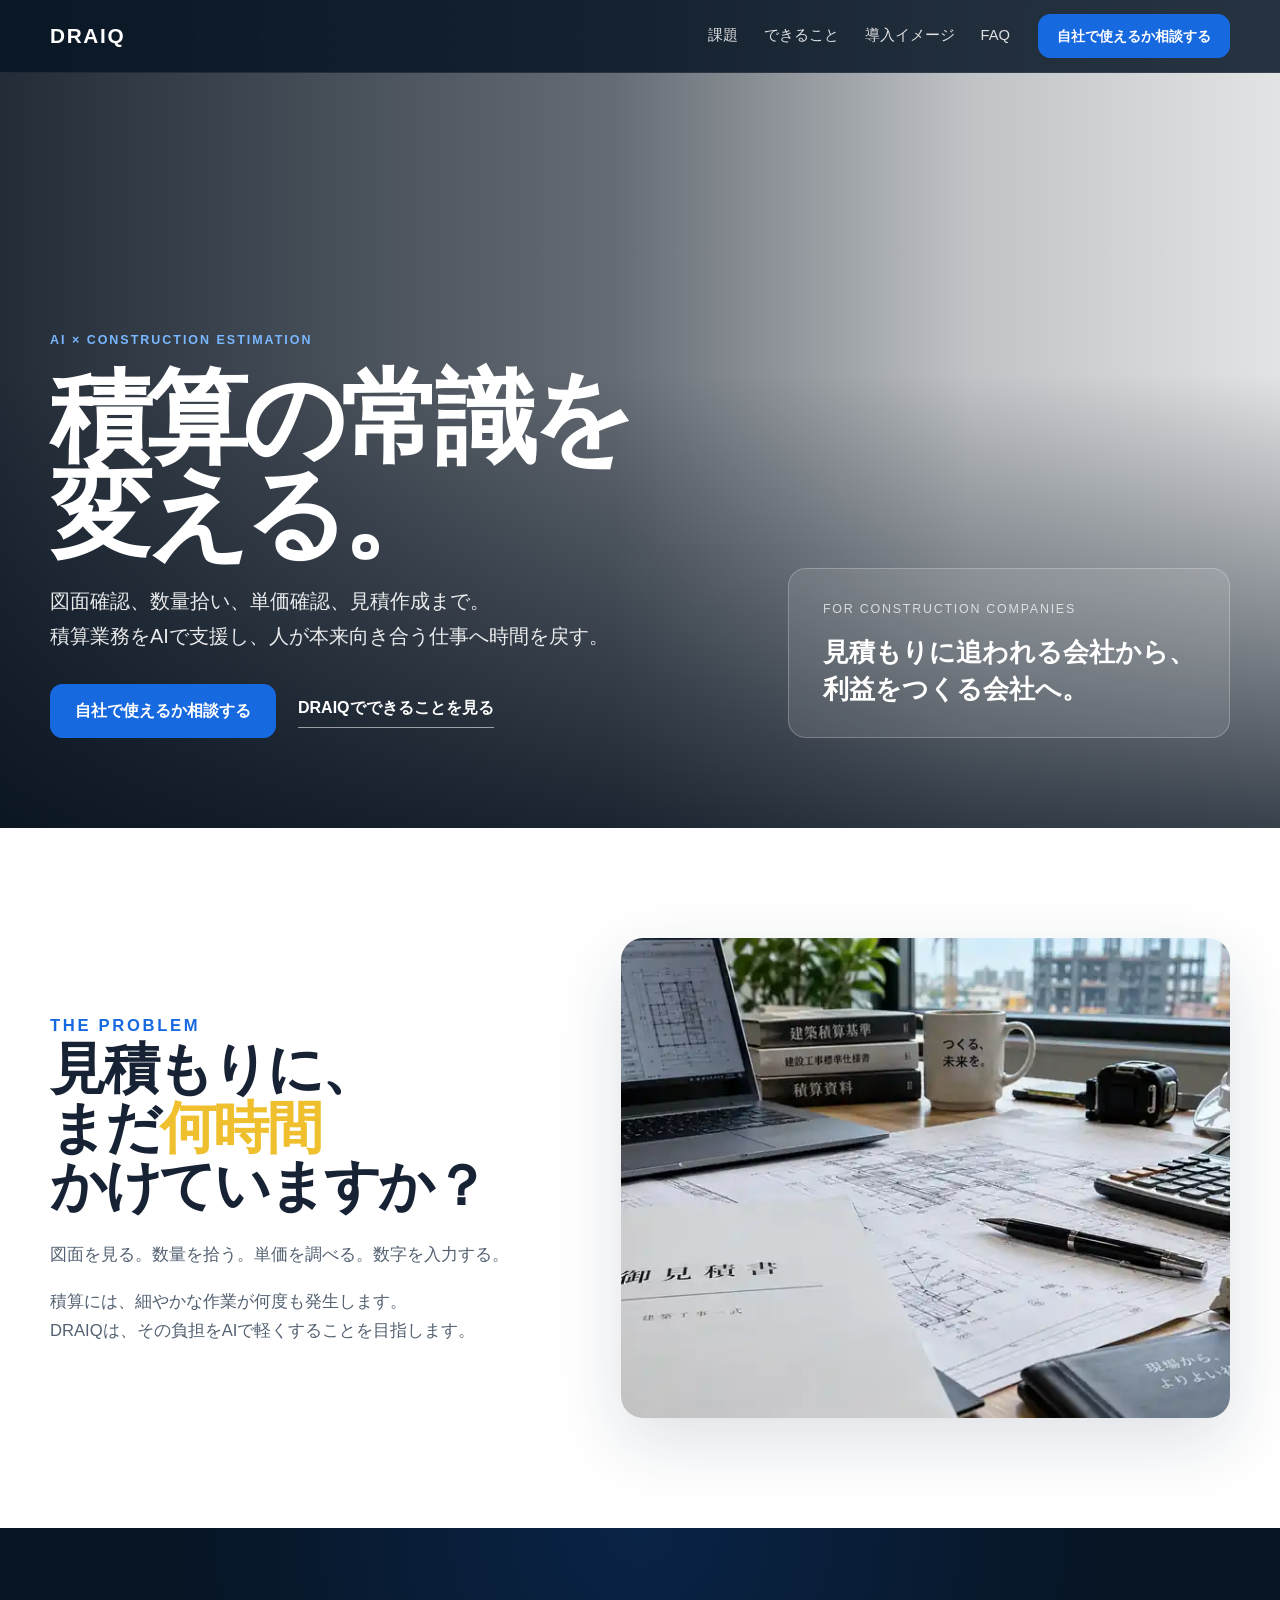
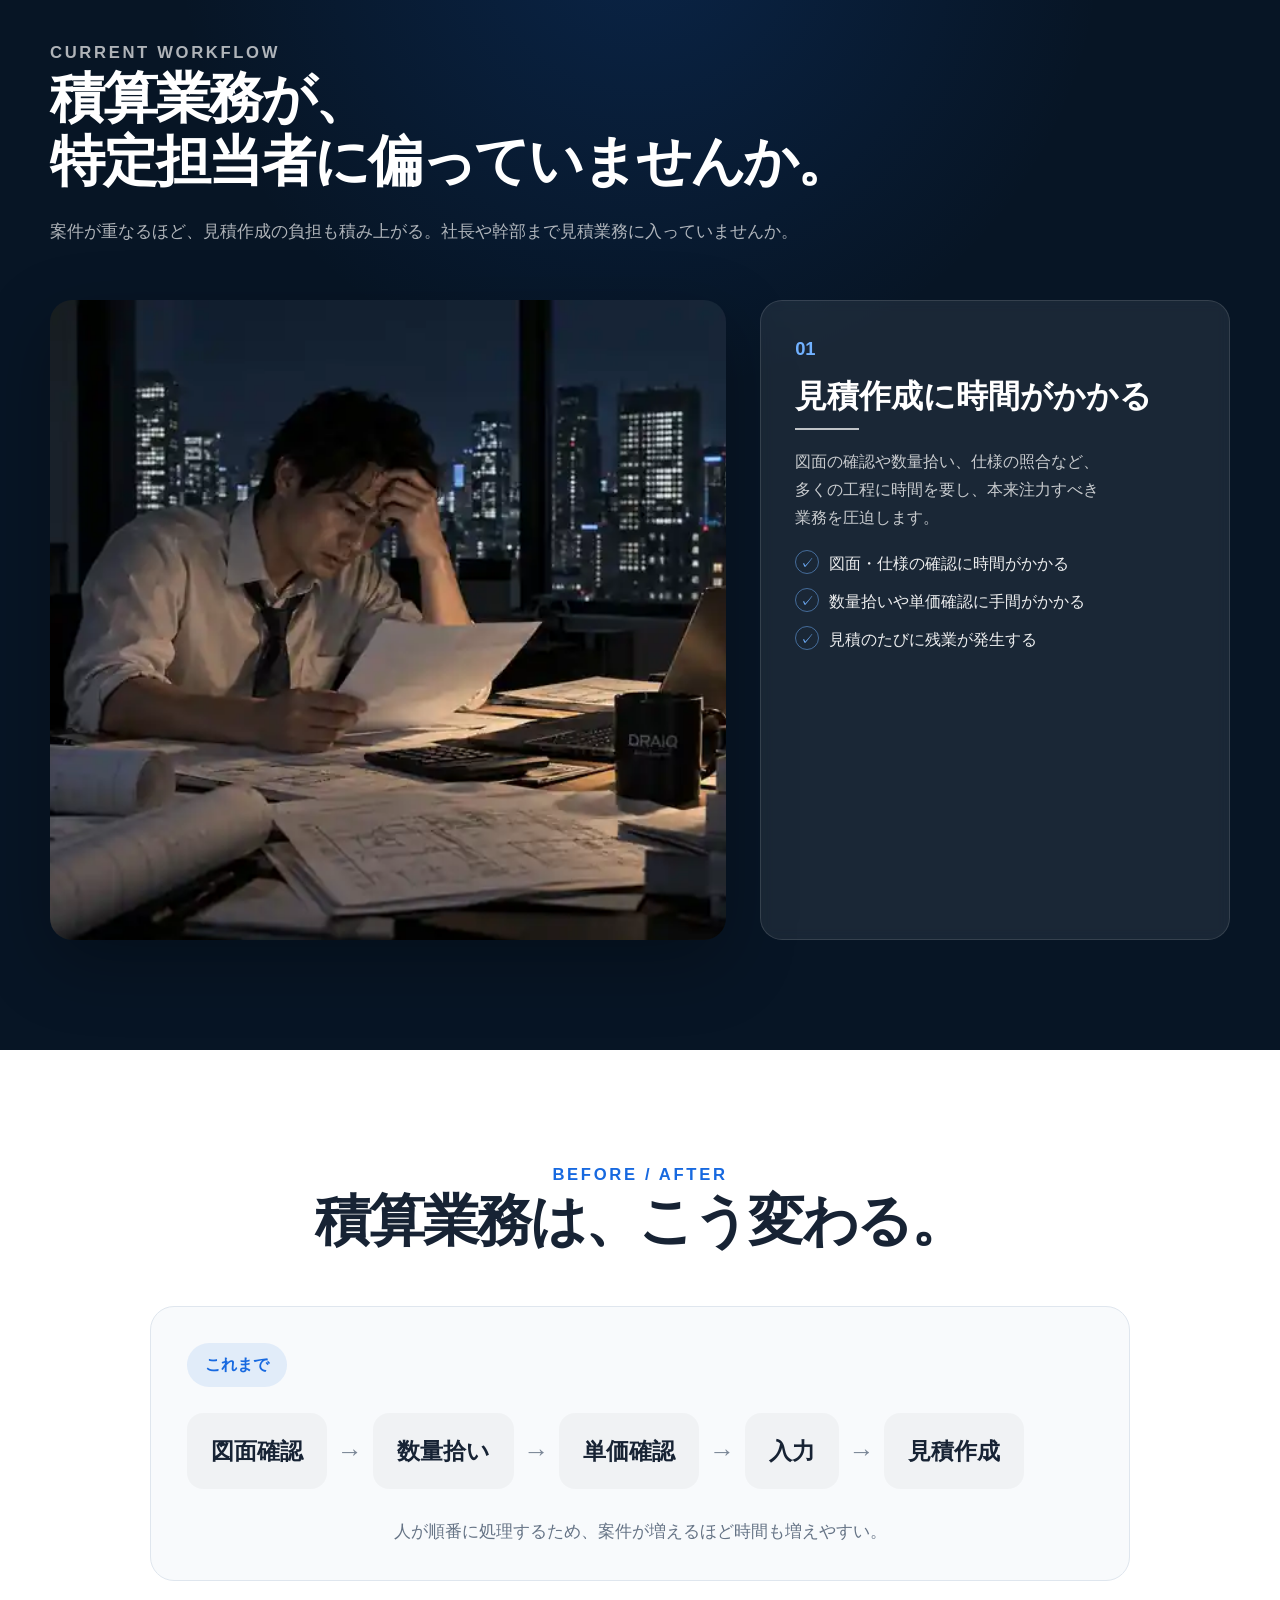
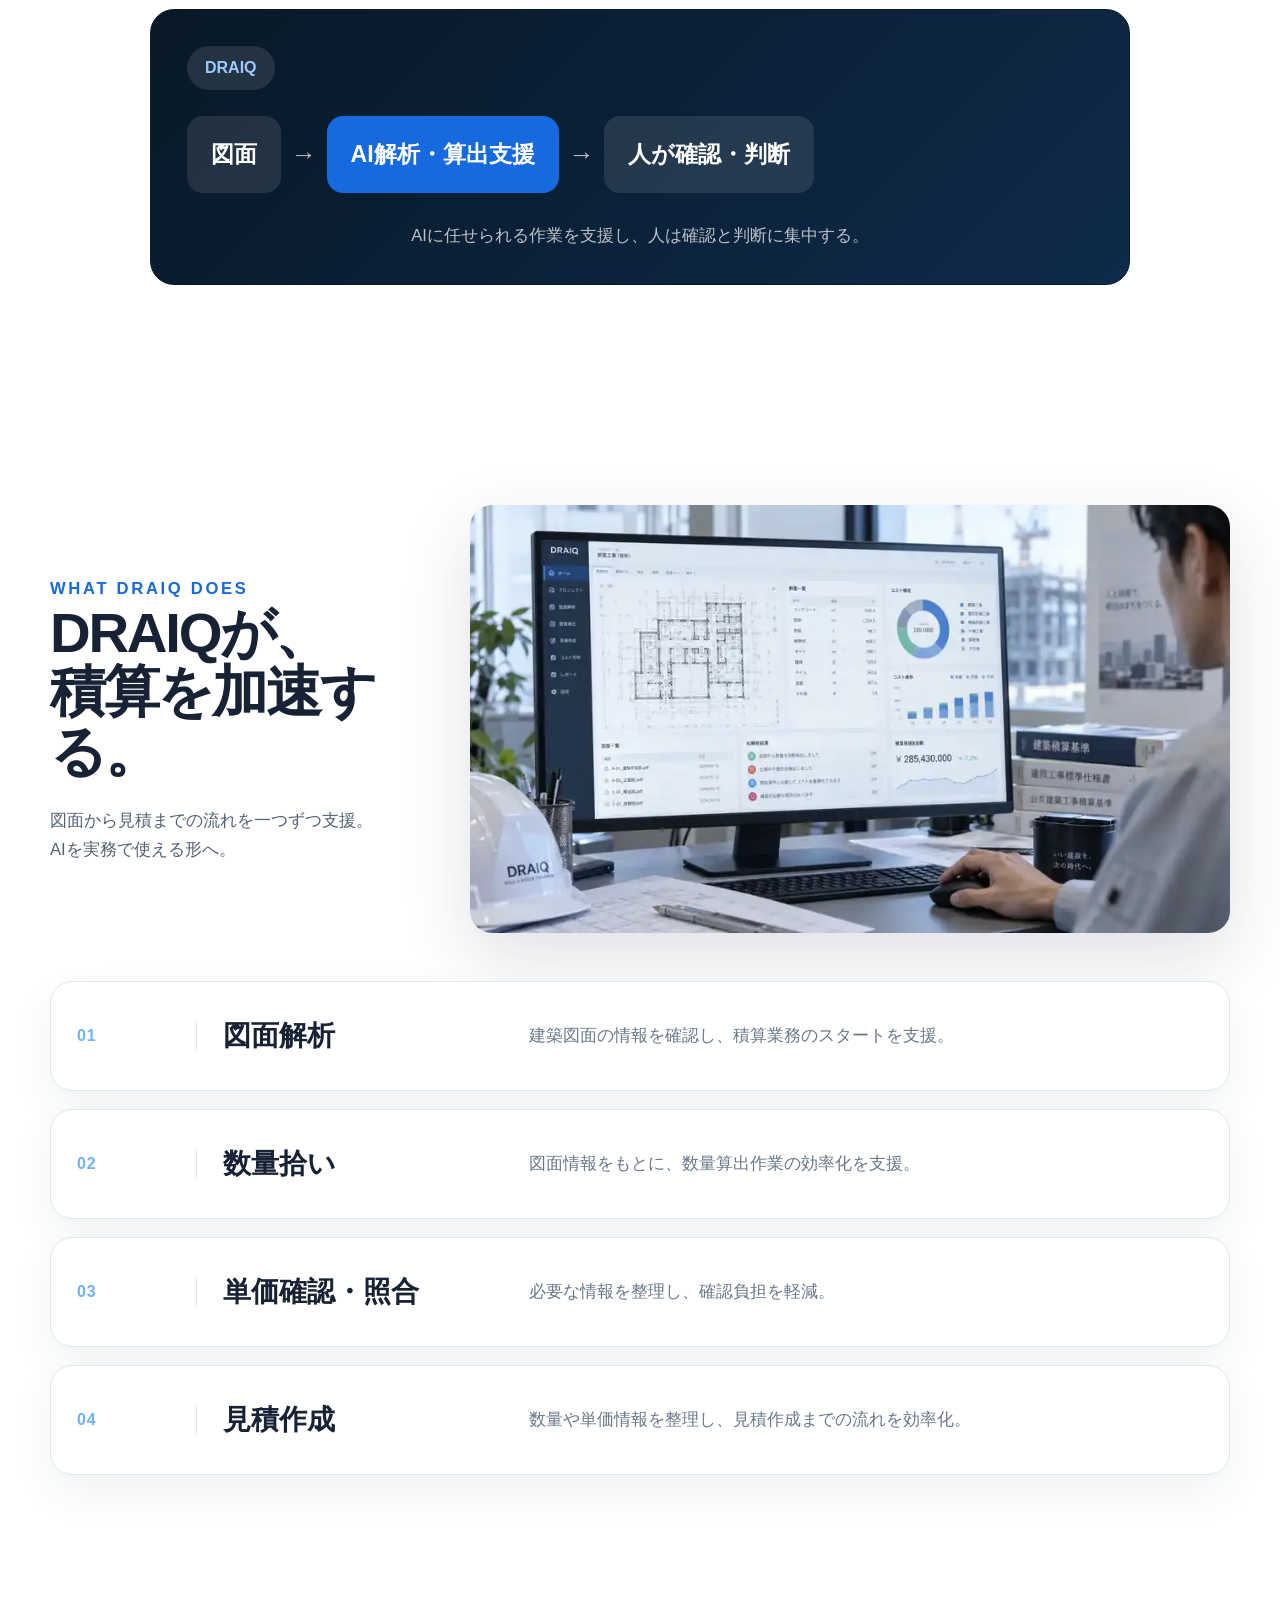
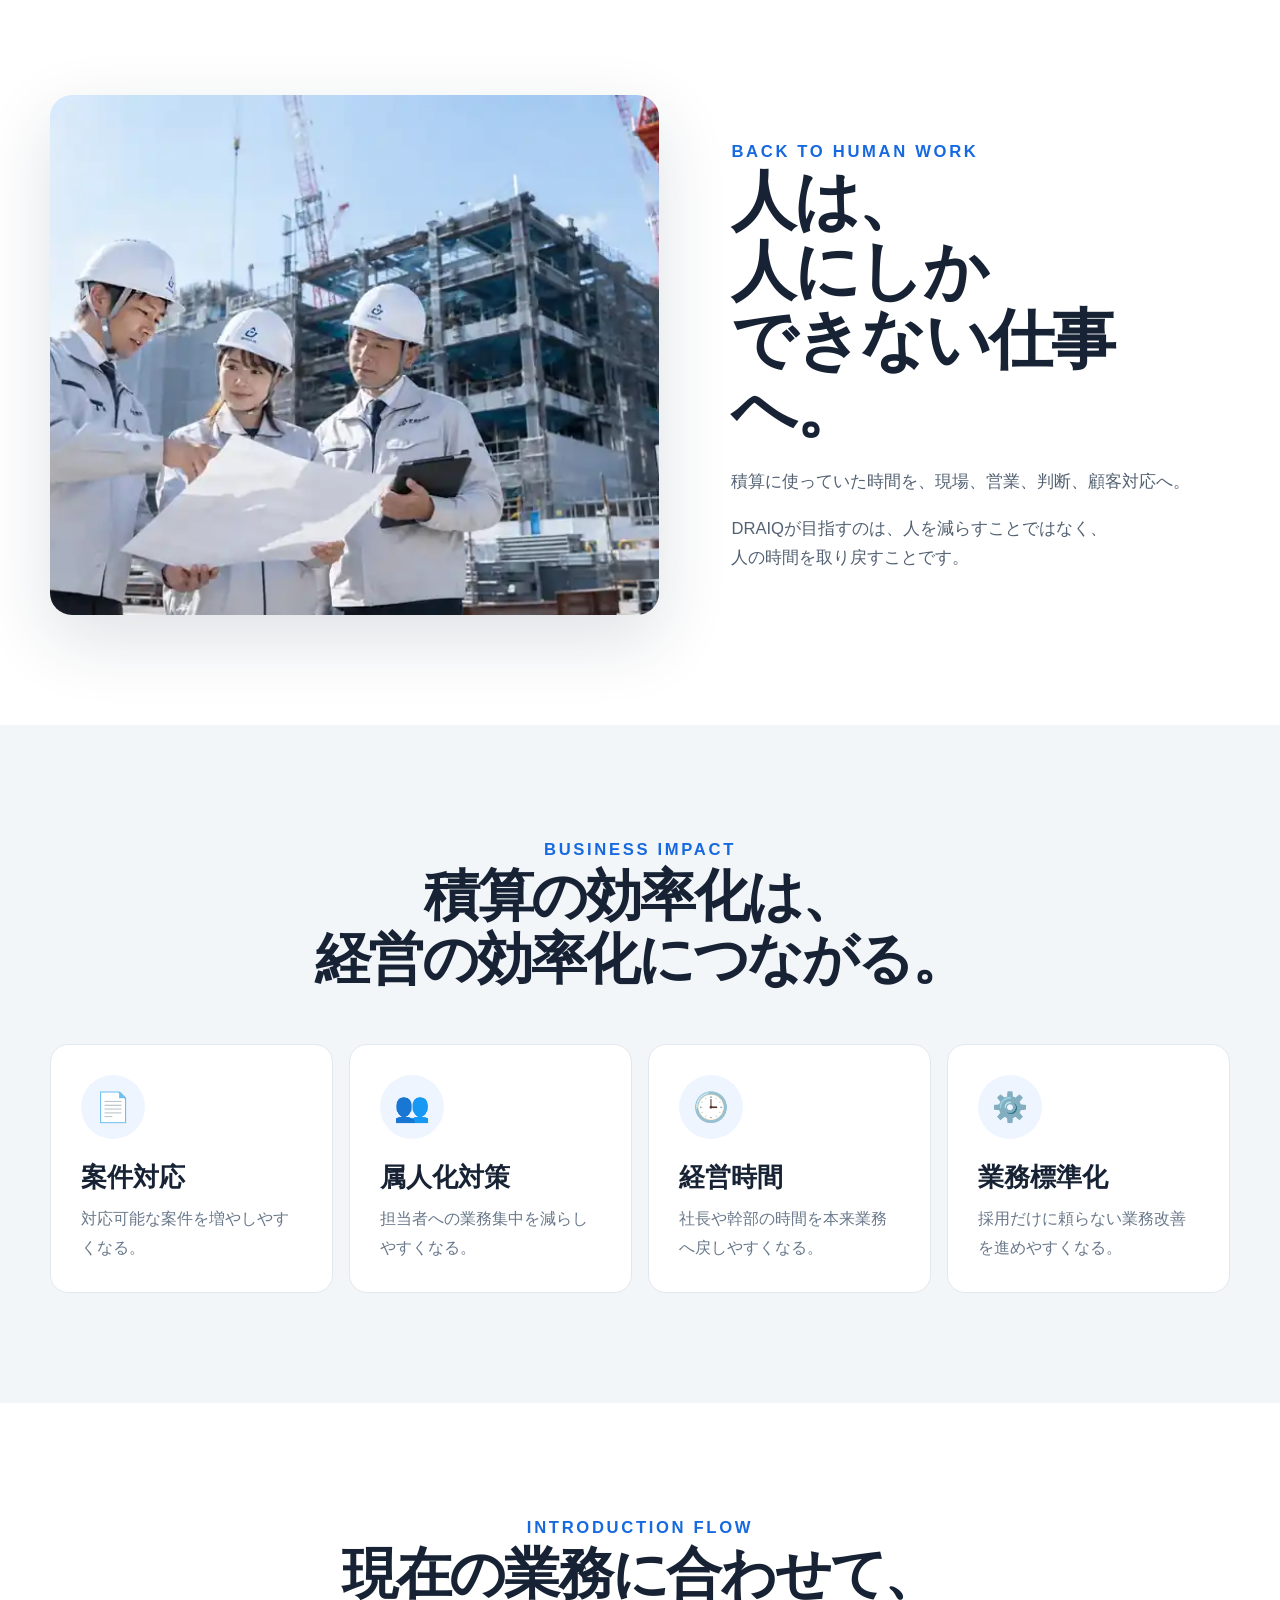
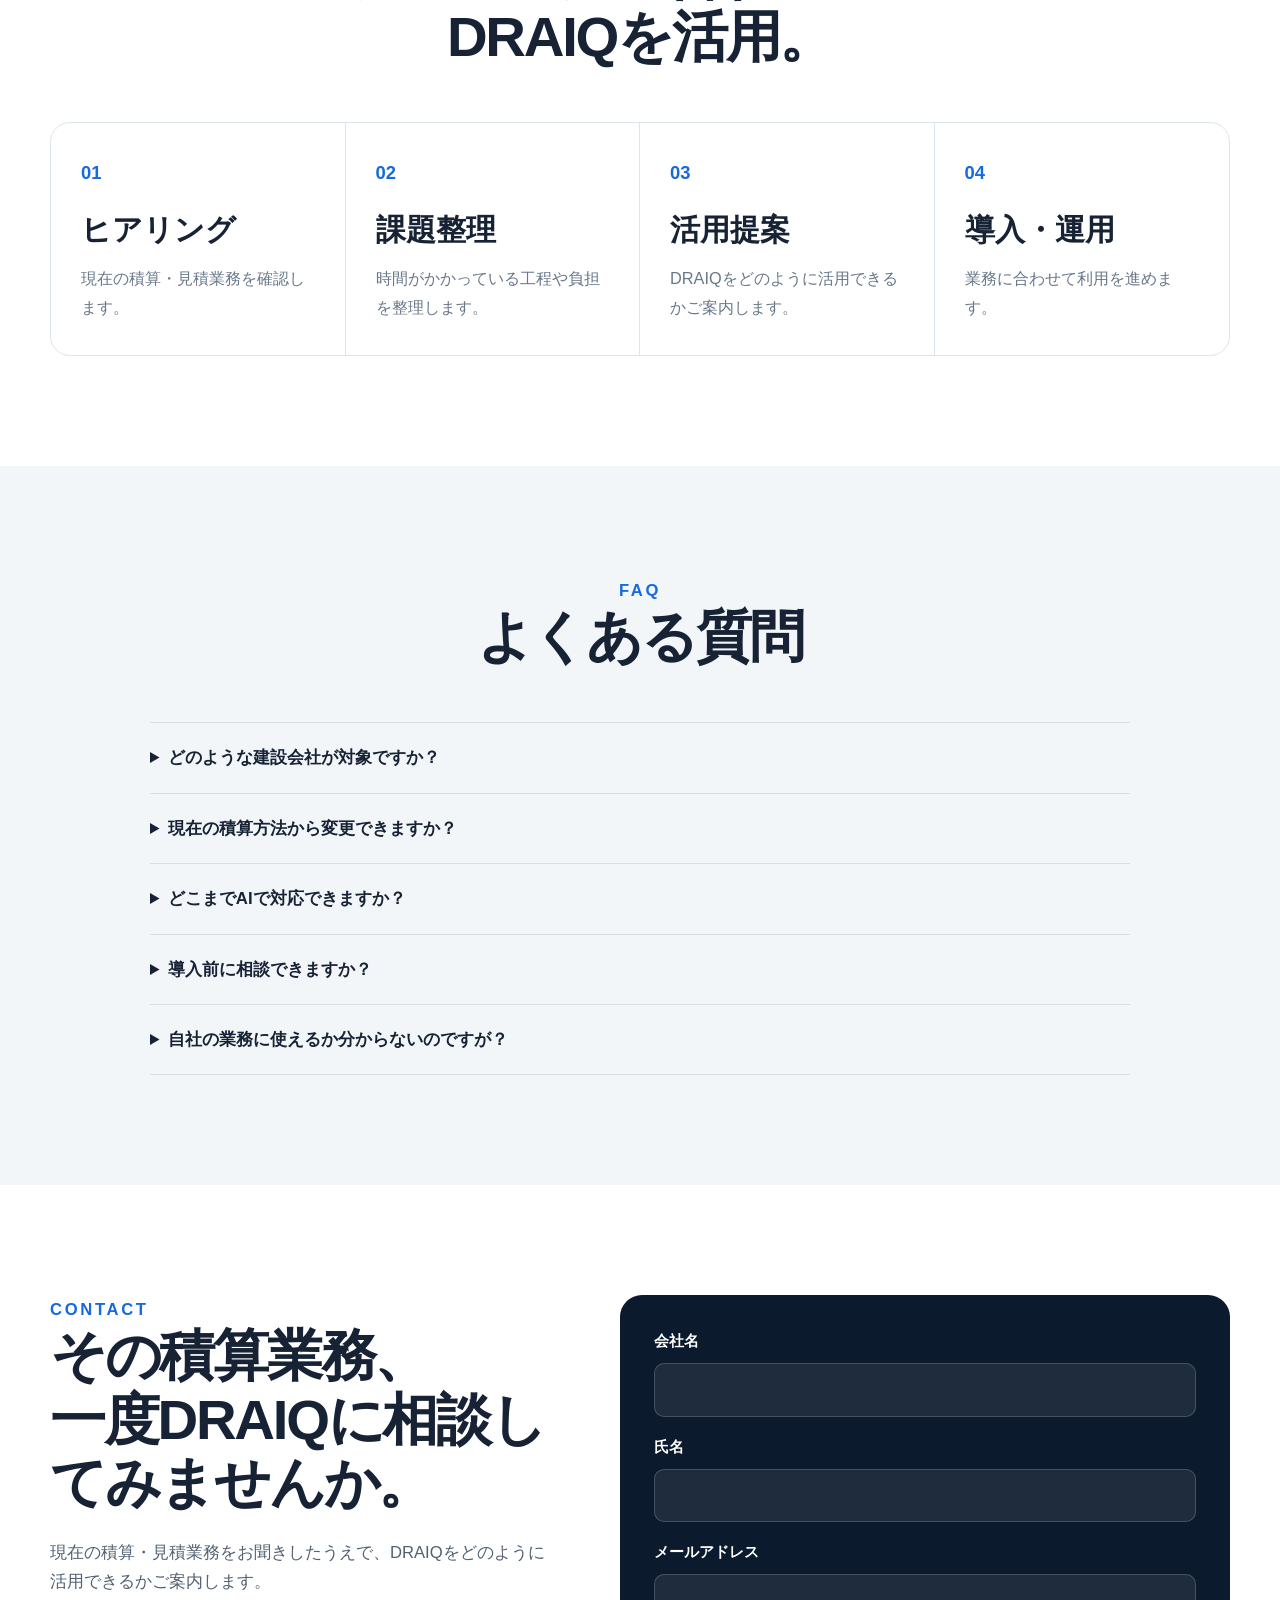
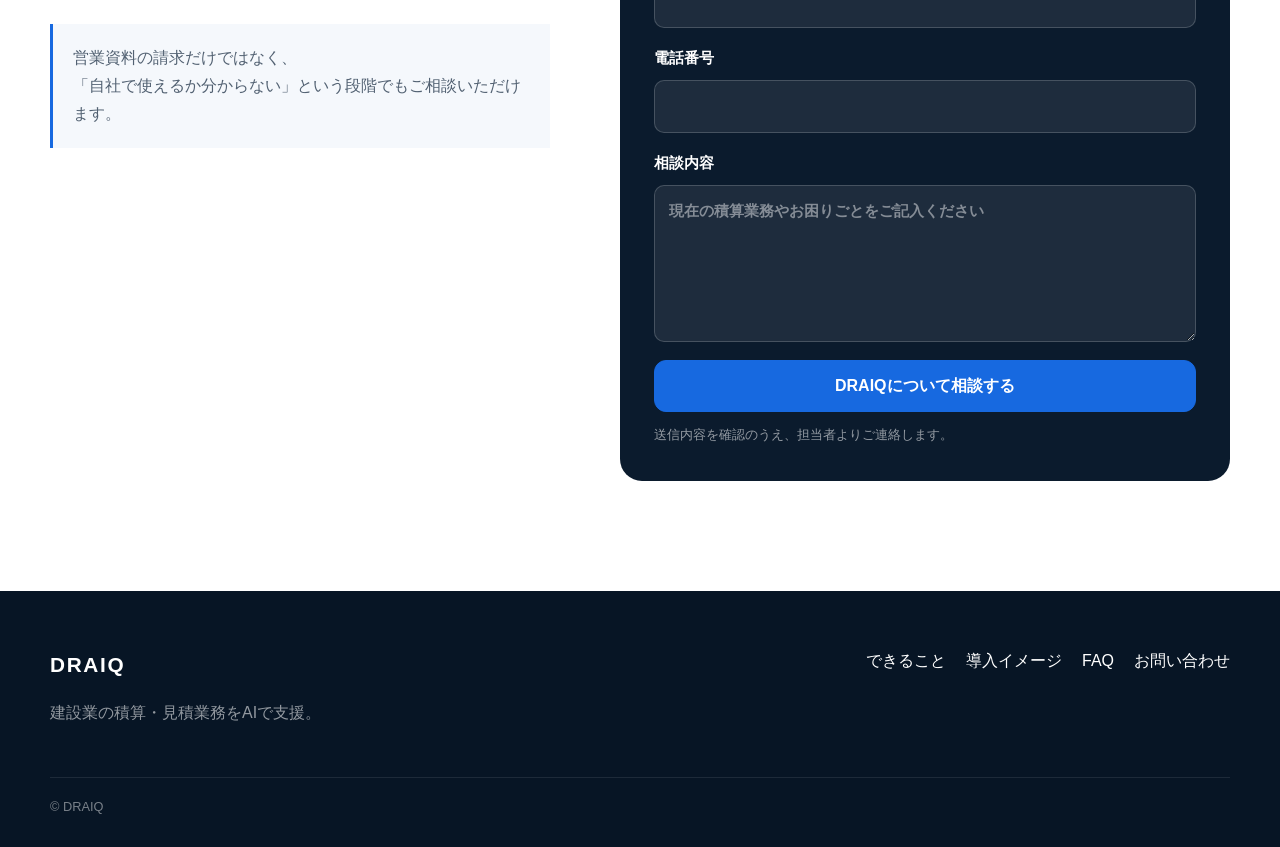
==== commit f9520821: "Remove estimate efficiency step from workflow" ====
--- a/index.html
+++ b/index.html
@@ -8,7 +8,7 @@
   <meta property="og:title" content="DRAIQ｜積算の常識を変える。">
   <meta property="og:description" content="図面確認、数量拾い、単価確認、見積作成まで。積算業務をAIで支援。">
   <meta property="og:type" content="website">
-  <meta property="og:image" content="https://draiq-partner.netlify.app/images/ogp.webp">
+  <meta property="og:image" content="/images/ogp.webp">
   <meta name="theme-color" content="#0b1b2d">
   <link rel="icon" href="data:image/svg+xml,%3Csvg xmlns='http://www.w3.org/2000/svg' viewBox='0 0 64 64'%3E%3Crect width='64' height='64' rx='14' fill='%230b1b2d'/%3E%3Cpath d='M15 18h14c12 0 20 7 20 14s-8 14-20 14H15V18zm10 8v12h6c5 0 8-2 8-6s-3-6-8-6h-6z' fill='white'/%3E%3C/svg%3E">
   <link rel="stylesheet" href="css/style.css">
@@ -51,7 +51,7 @@
         </div>
         <div class="hero-note reveal delay">
           <span>FOR CONSTRUCTION COMPANIES</span>
-          <strong><span class="fixed-line">見積もりに追われる会社から、</span><span class="fixed-line">利益をつくる会社へ。</span></strong>
+          <strong>見積もりに追われる会社から、<br>利益をつくる会社へ。</strong>
         </div>
       </div>
     </section>
@@ -60,12 +60,12 @@
       <div class="shell split intro-split">
         <div class="copy reveal">
           <p class="eyebrow dark">THE PROBLEM</p>
-          <h2>見積もりに、<br><span class="highlight">何時間</span><br>かけていますか？</h2>
+          <h2>見積もりに、<br>まだ<span class="highlight">何時間</span><br>かけていますか？</h2>
           <p>図面を見る。数量を拾う。単価を調べる。数字を入力する。</p>
           <p>積算には、細やかな作業が何度も発生します。<br>DRAIQは、その負担をAIで軽くすることを目指します。</p>
         </div>
         <figure class="image-card reveal delay">
-          <img src="https://draiq-partner.netlify.app/images/estimate-desk.webp" alt="建築図面や電卓が並ぶ積算担当者のデスク" loading="lazy">
+          <img src="images/estimate-desk.webp" alt="建築図面や電卓が並ぶ積算担当者のデスク" loading="lazy">
         </figure>
       </div>
     </section>
@@ -74,13 +74,13 @@
       <div class="shell">
         <div class="section-heading reveal wide-heading">
           <p class="eyebrow">CURRENT WORKFLOW</p>
-          <h2>積算業務が、<br>特定の担当者に偏っていませんか。</h2>
+          <h2>積算業務が、<br>特定担当者に偏っていませんか。</h2>
           <p>案件が重なるほど、見積作成の負担も積み上がる。社長や幹部まで見積業務に入っていませんか。</p>
         </div>
 
         <div class="problem-layout single-emphasis">
           <figure class="night-shot reveal">
-            <img src="https://draiq-partner.netlify.app/images/night-office.webp" alt="深夜のオフィスで積算作業を続ける担当者" loading="lazy">
+            <img src="images/night-office.webp" alt="深夜のオフィスで積算作業を続ける担当者" loading="lazy">
           </figure>
 
           <article class="problem-focus reveal delay">
@@ -104,6 +104,7 @@
           <p class="eyebrow dark">BEFORE / AFTER</p>
           <h2>積算業務は、こう変わる。</h2>
         </div>
+
         <div class="before-after stacked reveal">
           <div class="workflow old">
             <div class="workflow-label">これまで</div>
@@ -115,7 +116,7 @@
           <div class="workflow new">
             <div class="workflow-label">DRAIQ</div>
             <div class="steps steps-single-line dark-steps">
-              <span>図面</span><i>→</i><span class="accent">AI解析・算出支援</span><i>→</i><span>見積作成を効率化</span><i>→</i><span>人が確認・判断</span>
+              <span>図面</span><i>→</i><span class="accent">AI解析・算出支援</span><i>→</i><span>人が確認・判断</span>
             </div>
             <p>AIに任せられる作業を支援し、人は確認と判断に集中する。</p>
           </div>
@@ -128,19 +129,35 @@
         <div class="feature-hero">
           <div class="copy reveal">
             <p class="eyebrow dark">WHAT DRAIQ DOES</p>
-            <h2>DRAIQが、<br>積算を加速<br>する。</h2>
+            <h2>DRAIQが、<br>積算を加速する。</h2>
             <p>図面から見積までの流れを一つずつ支援。<br>AIを実務で使える形へ。</p>
           </div>
           <figure class="dashboard-shot reveal delay">
-            <img src="https://draiq-partner.netlify.app/images/dashboard.webp" alt="DRAIQの積算ダッシュボード利用イメージ" loading="lazy">
+            <img src="images/dashboard.webp" alt="DRAIQの積算ダッシュボード利用イメージ" loading="lazy">
           </figure>
         </div>
 
         <div class="feature-list reveal">
-          <article class="feature-row"><span>01</span><h3>図面解析</h3><p>建築図面の情報を確認し、積算業務のスタートを支援。</p></article>
-          <article class="feature-row"><span>02</span><h3>数量拾い</h3><p>図面情報をもとに、数量算出作業の効率化を支援。</p></article>
-          <article class="feature-row"><span>03</span><h3>単価確認・照合</h3><p>必要な情報を整理し、確認負担を軽減。</p></article>
-          <article class="feature-row"><span>04</span><h3>見積作成</h3><p>数量や単価情報を整理し、見積作成までの流れを効率化。</p></article>
+          <article class="feature-row">
+            <span>01</span>
+            <h3>図面解析</h3>
+            <p>建築図面の情報を確認し、積算業務のスタートを支援。</p>
+          </article>
+          <article class="feature-row">
+            <span>02</span>
+            <h3>数量拾い</h3>
+            <p>図面情報をもとに、数量算出作業の効率化を支援。</p>
+          </article>
+          <article class="feature-row">
+            <span>03</span>
+            <h3>単価確認・照合</h3>
+            <p>必要な情報を整理し、確認負担を軽減。</p>
+          </article>
+          <article class="feature-row">
+            <span>04</span>
+            <h3>見積作成</h3>
+            <p>数量や単価情報を整理し、見積作成までの流れを効率化。</p>
+          </article>
         </div>
       </div>
     </section>
@@ -148,11 +165,11 @@
     <section class="human section">
       <div class="shell split reverse human-split">
         <figure class="image-card wide reveal">
-          <img src="https://draiq-partner.netlify.app/images/construction-team.webp" alt="建設現場で図面を確認する日本人の技術者チーム" loading="lazy">
+          <img src="images/construction-team.webp" alt="建設現場で図面を確認する日本人の技術者チーム" loading="lazy">
         </figure>
         <div class="copy reveal delay">
           <p class="eyebrow dark">BACK TO HUMAN WORK</p>
-          <h2>人は、<br>人にしかできない<br>仕事へ。</h2>
+          <h2>人は、<br>人にしか<br>できない仕事へ。</h2>
           <p>積算に使っていた時間を、現場、営業、判断、顧客対応へ。</p>
           <p>DRAIQが目指すのは、人を減らすことではなく、<br>人の時間を取り戻すことです。</p>
         </div>
@@ -191,7 +208,10 @@
 
     <section id="faq" class="faq section section-soft">
       <div class="shell narrow">
-        <div class="section-heading center reveal"><p class="eyebrow dark">FAQ</p><h2>よくある質問</h2></div>
+        <div class="section-heading center reveal">
+          <p class="eyebrow dark">FAQ</p>
+          <h2>よくある質問</h2>
+        </div>
         <div class="faq-list">
           <details><summary>どのような建設会社が対象ですか？</summary><p>積算や見積業務の効率化を検討している建設会社を想定しています。具体的な適合性は現在の業務を確認したうえでご案内します。</p></details>
           <details><summary>現在の積算方法から変更できますか？</summary><p>現在の業務フローを確認し、DRAIQをどこへ組み込めるかを整理してご案内します。</p></details>
@@ -206,18 +226,35 @@
       <div class="shell contact-grid">
         <div class="contact-copy reveal">
           <p class="eyebrow dark">CONTACT</p>
-          <h2>その積算業務、<br>一度DRAIQに<br>相談してみませんか。</h2>
-          <p>現在の積算・見積業務をお聞きしたうえで、<br>DRAIQをどのように活用できるかご案内します。</p>
+          <h2>その積算業務、<br>一度DRAIQに相談してみませんか。</h2>
+          <p>現在の積算・見積業務をお聞きしたうえで、DRAIQをどのように活用できるかご案内します。</p>
           <div class="contact-note">営業資料の請求だけではなく、<br>「自社で使えるか分からない」という段階でもご相談いただけます。</div>
         </div>
+
         <form class="contact-form reveal delay" name="draiq-contact" method="POST" data-netlify="true" netlify-honeypot="bot-field" action="/thanks.html">
           <input type="hidden" name="form-name" value="draiq-contact">
           <p class="hidden-field"><label>入力しないでください <input name="bot-field"></label></p>
-          <label>会社名<input type="text" name="会社名" autocomplete="organization" required></label>
-          <label>氏名<input type="text" name="氏名" autocomplete="name" required></label>
-          <label>メールアドレス<input type="email" name="メールアドレス" autocomplete="email" required></label>
-          <label>電話番号<input type="tel" name="電話番号" autocomplete="tel"></label>
-          <label>相談内容<textarea name="相談内容" rows="5" placeholder="現在の積算業務やお困りごとをご記入ください"></textarea></label>
+
+          <label>会社名
+            <input type="text" name="会社名" autocomplete="organization" required>
+          </label>
+
+          <label>氏名
+            <input type="text" name="氏名" autocomplete="name" required>
+          </label>
+
+          <label>メールアドレス
+            <input type="email" name="メールアドレス" autocomplete="email" required>
+          </label>
+
+          <label>電話番号
+            <input type="tel" name="電話番号" autocomplete="tel">
+          </label>
+
+          <label>相談内容
+            <textarea name="相談内容" rows="5" placeholder="現在の積算業務やお困りごとをご記入ください"></textarea>
+          </label>
+
           <button class="btn btn-full" type="submit">DRAIQについて相談する</button>
           <p class="form-note">送信内容を確認のうえ、担当者よりご連絡します。</p>
         </form>
@@ -227,11 +264,20 @@
 
   <footer class="footer">
     <div class="shell footer-inner">
-      <div><div class="brand footer-brand">DRAIQ</div><p>建設業の積算・見積業務をAIで支援。</p></div>
-      <div class="footer-links"><a href="#features">できること</a><a href="#flow">導入イメージ</a><a href="#faq">FAQ</a><a href="#contact">お問い合わせ</a></div>
+      <div>
+        <div class="brand footer-brand">DRAIQ</div>
+        <p>建設業の積算・見積業務をAIで支援。</p>
+      </div>
+      <div class="footer-links">
+        <a href="#features">できること</a>
+        <a href="#flow">導入イメージ</a>
+        <a href="#faq">FAQ</a>
+        <a href="#contact">お問い合わせ</a>
+      </div>
     </div>
     <div class="shell copyright">© DRAIQ</div>
   </footer>
+
   <script src="js/main.js"></script>
 </body>
 </html>
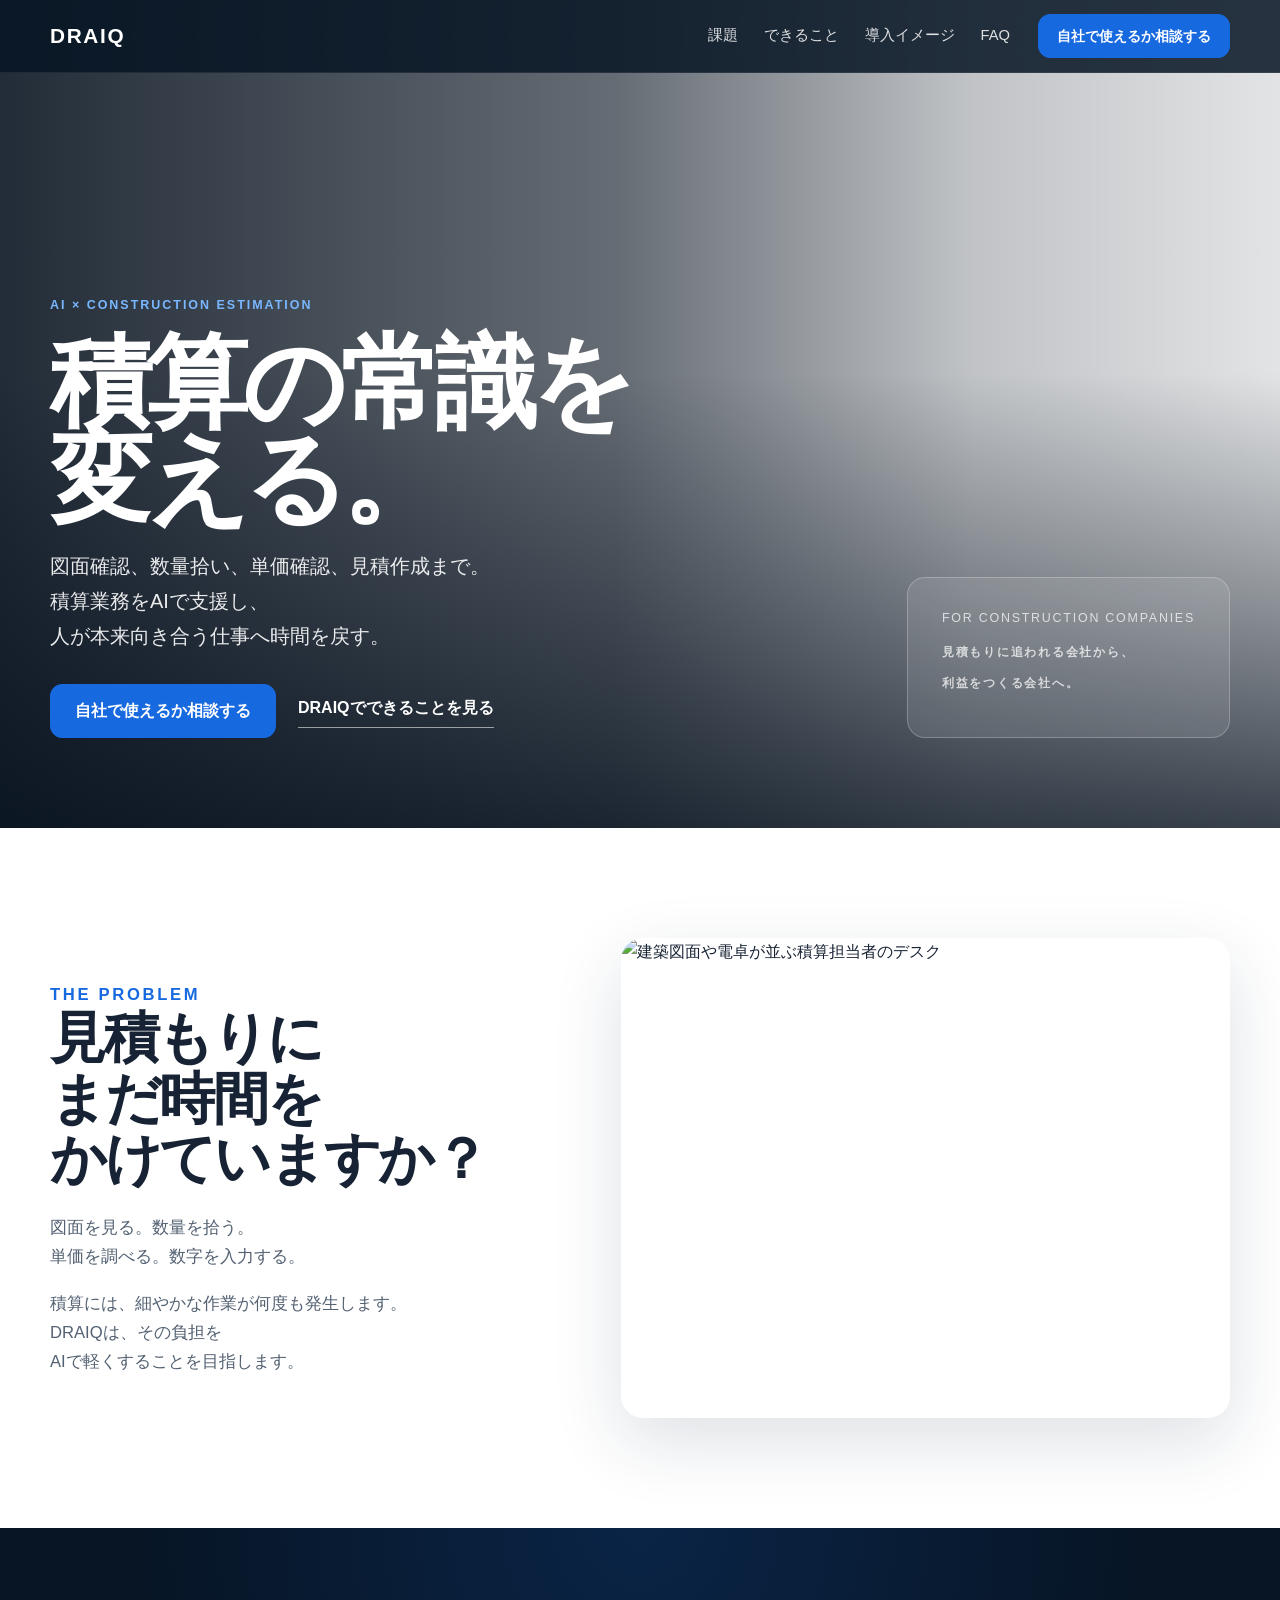
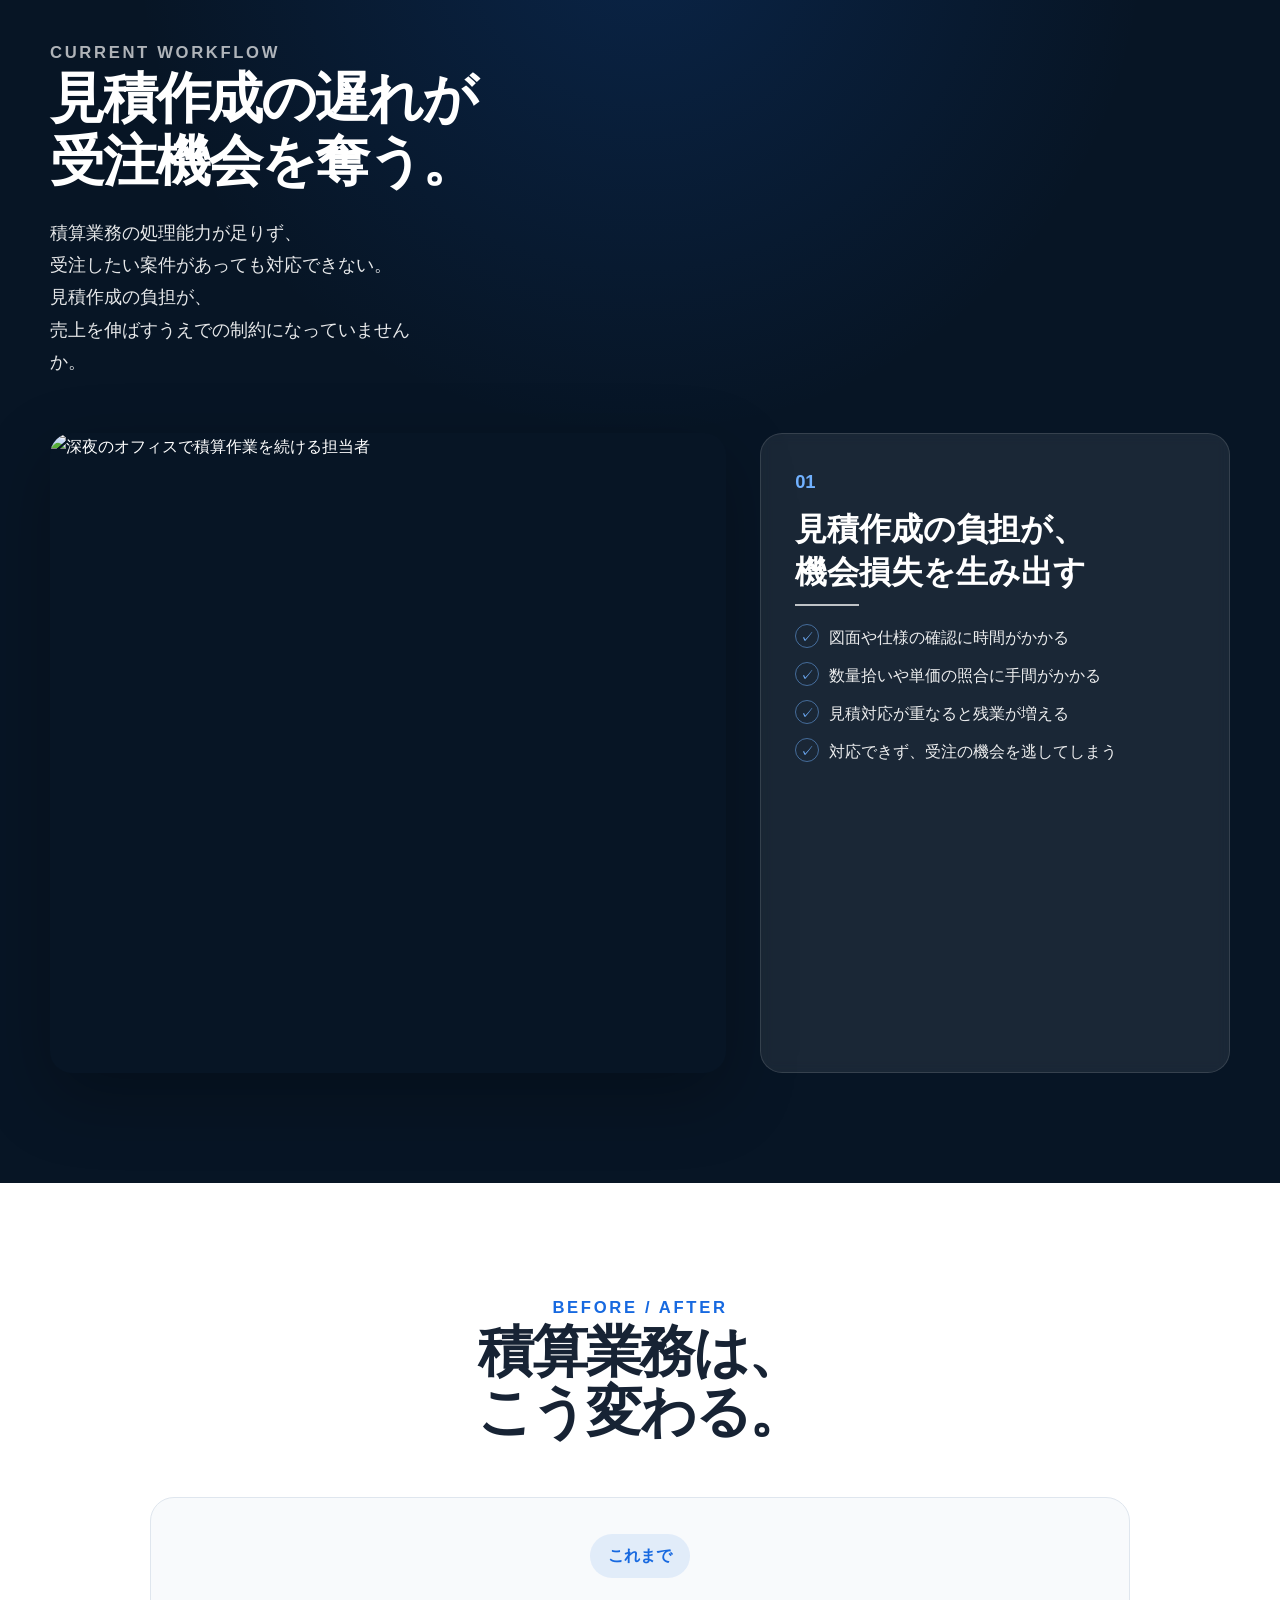
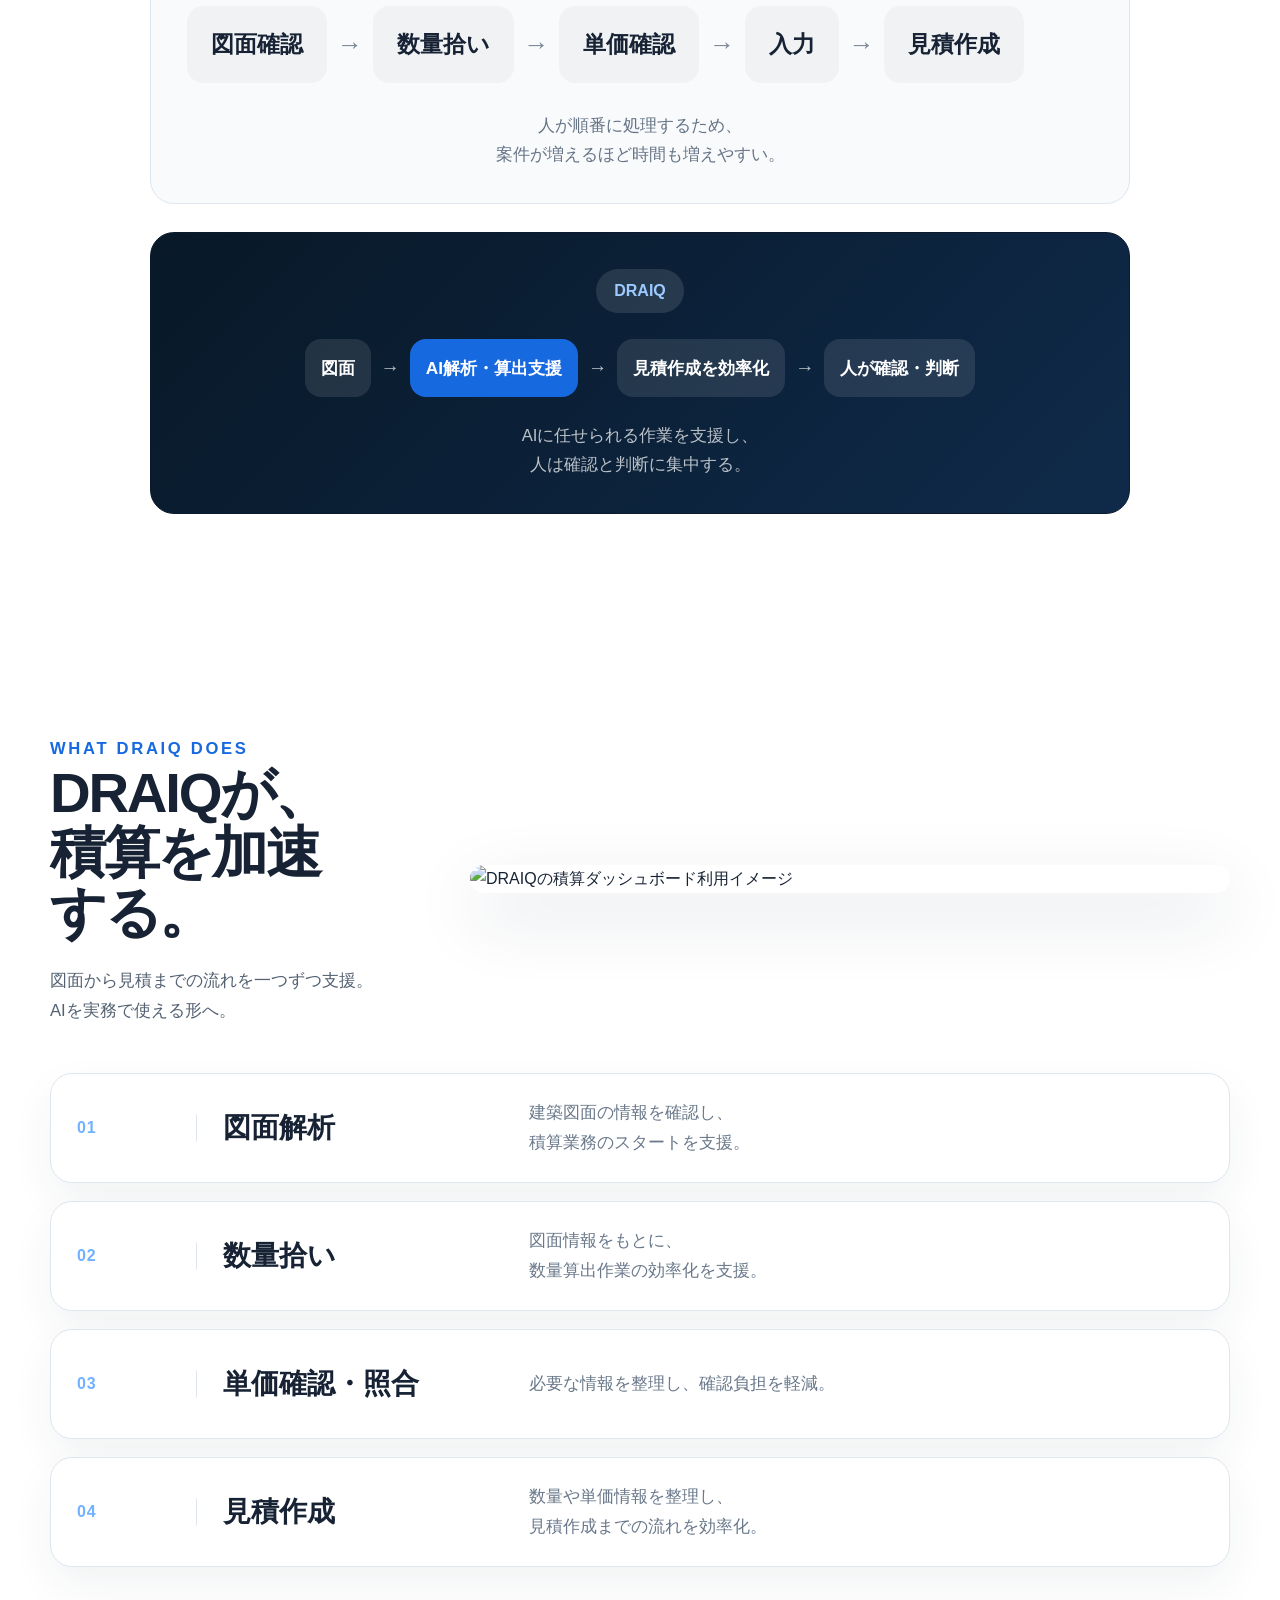
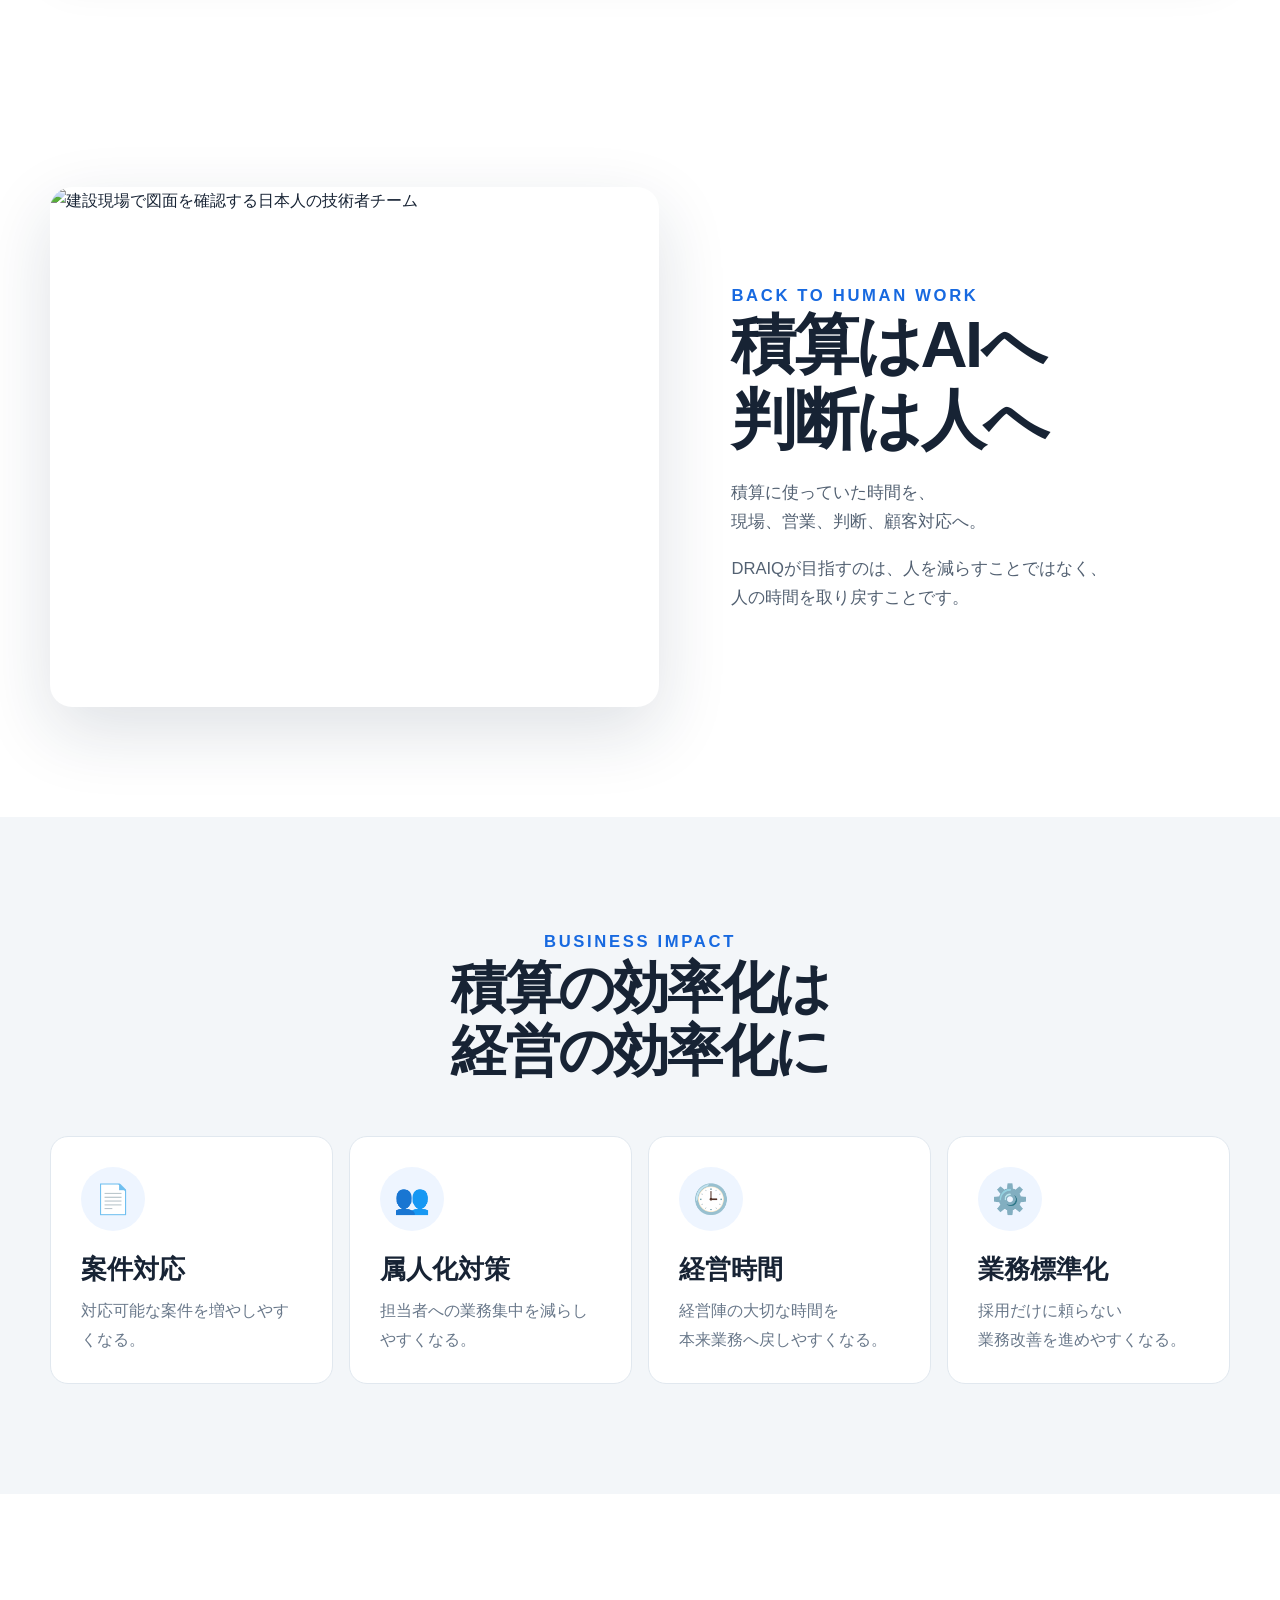
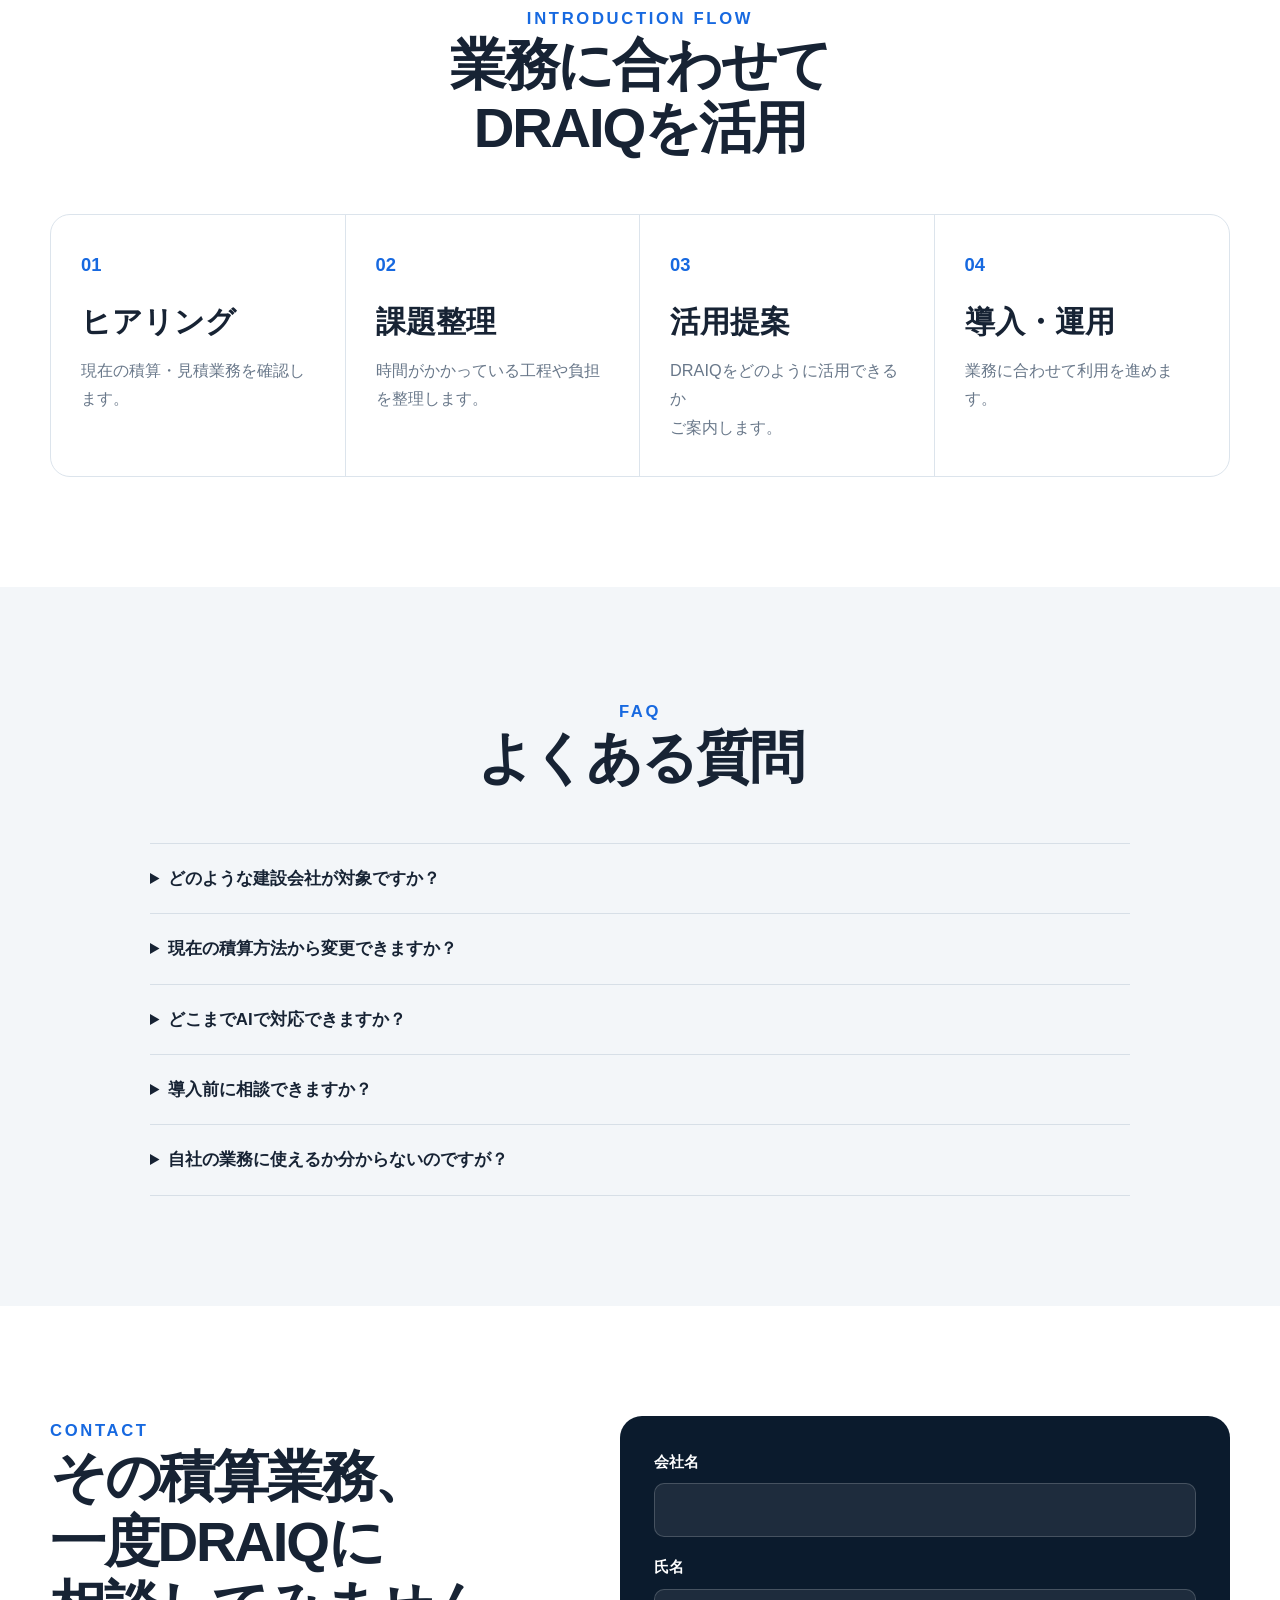
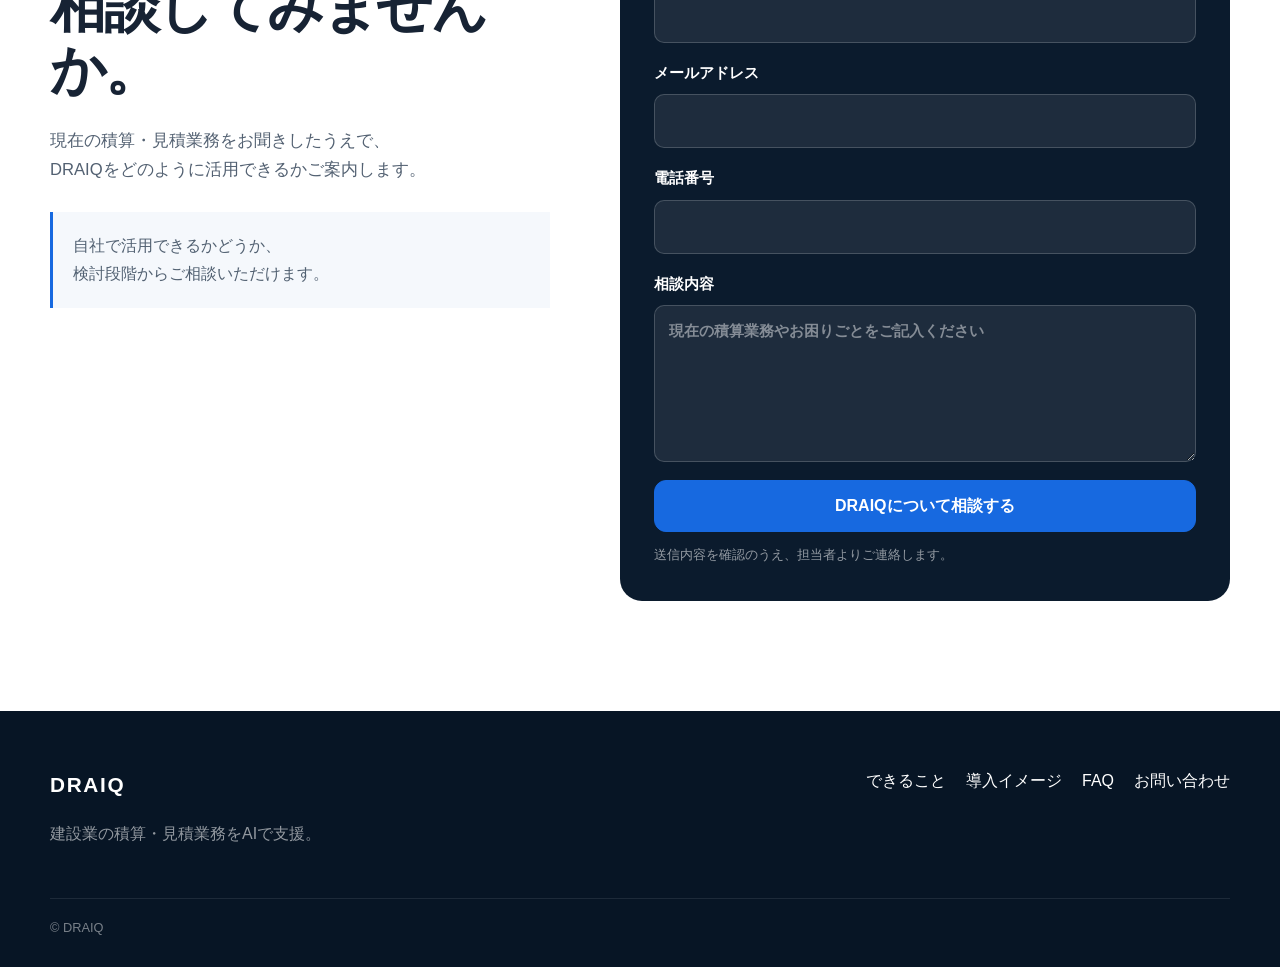
==== commit f30d7c5b: "Adjust desktop headings and workflow copy" ====
--- a/index.html
+++ b/index.html
@@ -8,10 +8,74 @@
   <meta property="og:title" content="DRAIQ｜積算の常識を変える。">
   <meta property="og:description" content="図面確認、数量拾い、単価確認、見積作成まで。積算業務をAIで支援。">
   <meta property="og:type" content="website">
-  <meta property="og:image" content="/images/ogp.webp">
+  <meta property="og:image" content="https://draiq-partner.netlify.app/images/ogp.webp">
   <meta name="theme-color" content="#0b1b2d">
   <link rel="icon" href="data:image/svg+xml,%3Csvg xmlns='http://www.w3.org/2000/svg' viewBox='0 0 64 64'%3E%3Crect width='64' height='64' rx='14' fill='%230b1b2d'/%3E%3Cpath d='M15 18h14c12 0 20 7 20 14s-8 14-20 14H15V18zm10 8v12h6c5 0 8-2 8-6s-3-6-8-6h-6z' fill='white'/%3E%3C/svg%3E">
   <link rel="stylesheet" href="css/style.css">
+  <style>
+    @media (min-width: 1025px) {
+      .problem-title {
+        margin: 0 0 24px;
+        display: flex;
+        flex-direction: column;
+        gap: 0.04em;
+        line-height: 1.05;
+        font-size: clamp(52px, 4.8vw, 80px);
+        letter-spacing: -0.03em;
+      }
+      .problem-title span {
+        display: block;
+      }
+      .workflow-title {
+        margin: 0;
+        max-width: 18ch;
+        line-height: 1.08;
+        font-size: clamp(44px, 4.4vw, 74px);
+        letter-spacing: -0.03em;
+      }
+      .workflow-copy {
+        margin-top: 24px !important;
+        max-width: 38ch !important;
+        font-size: clamp(18px, 1.35vw, 24px) !important;
+        line-height: 1.8;
+        color: rgba(255,255,255,0.9) !important;
+      }
+      .workflow.old {
+        text-align: center;
+      }
+      .workflow.old .workflow-label {
+        display: inline-flex;
+        align-items: center;
+        justify-content: center;
+        margin: 0 auto 28px;
+        text-align: center;
+      }
+      .human-title {
+        margin: 0 0 24px;
+        display: flex;
+        flex-direction: column;
+        gap: 0.08em;
+        line-height: 1.08;
+        font-size: clamp(56px, 5.2vw, 92px);
+        letter-spacing: -0.03em;
+      }
+      .human-title span {
+        display: block;
+      }
+      .contact-title {
+        margin: 0 0 24px;
+        display: flex;
+        flex-direction: column;
+        gap: 0.04em;
+        line-height: 1.06;
+        font-size: clamp(50px, 4.6vw, 78px);
+        letter-spacing: -0.03em;
+      }
+      .contact-title span {
+        display: block;
+      }
+    }
+  </style>
 </head>
 <body>
   <header class="site-header">
@@ -51,7 +115,7 @@
         </div>
         <div class="hero-note reveal delay">
           <span>FOR CONSTRUCTION COMPANIES</span>
-          <strong>見積もりに追われる会社から、<br>利益をつくる会社へ。</strong>
+          <strong><span class="fixed-line">見積もりに追われる会社から、</span><span class="fixed-line">利益をつくる会社へ。</span></strong>
         </div>
       </div>
     </section>
@@ -60,12 +124,12 @@
       <div class="shell split intro-split">
         <div class="copy reveal">
           <p class="eyebrow dark">THE PROBLEM</p>
-          <h2>見積もりに、<br>まだ<span class="highlight">何時間</span><br>かけていますか？</h2>
+          <h2 class="problem-title"><span>見積もりに</span><span>まだ時間を</span><span>かけていますか？</span></h2>
           <p>図面を見る。数量を拾う。単価を調べる。数字を入力する。</p>
           <p>積算には、細やかな作業が何度も発生します。<br>DRAIQは、その負担をAIで軽くすることを目指します。</p>
         </div>
         <figure class="image-card reveal delay">
-          <img src="images/estimate-desk.webp" alt="建築図面や電卓が並ぶ積算担当者のデスク" loading="lazy">
+          <img src="https://draiq-partner.netlify.app/images/estimate-desk.webp" alt="建築図面や電卓が並ぶ積算担当者のデスク" loading="lazy">
         </figure>
       </div>
     </section>
@@ -74,13 +138,13 @@
       <div class="shell">
         <div class="section-heading reveal wide-heading">
           <p class="eyebrow">CURRENT WORKFLOW</p>
-          <h2>積算業務が、<br>特定担当者に偏っていませんか。</h2>
-          <p>案件が重なるほど、見積作成の負担も積み上がる。社長や幹部まで見積業務に入っていませんか。</p>
+          <h2 class="workflow-title">見積作成の遅れが受注機会を奪う。</h2>
+          <p class="workflow-copy">積算業務の処理能力が足りず、受注したい案件があっても対応できない。<br>見積作成の負担が、売上を伸ばすうえでの制約になっていませんか。</p>
         </div>
 
         <div class="problem-layout single-emphasis">
           <figure class="night-shot reveal">
-            <img src="images/night-office.webp" alt="深夜のオフィスで積算作業を続ける担当者" loading="lazy">
+            <img src="https://draiq-partner.netlify.app/images/night-office.webp" alt="深夜のオフィスで積算作業を続ける担当者" loading="lazy">
           </figure>
 
           <article class="problem-focus reveal delay">
@@ -104,7 +168,6 @@
           <p class="eyebrow dark">BEFORE / AFTER</p>
           <h2>積算業務は、こう変わる。</h2>
         </div>
-
         <div class="before-after stacked reveal">
           <div class="workflow old">
             <div class="workflow-label">これまで</div>
@@ -116,7 +179,7 @@
           <div class="workflow new">
             <div class="workflow-label">DRAIQ</div>
             <div class="steps steps-single-line dark-steps">
-              <span>図面</span><i>→</i><span class="accent">AI解析・算出支援</span><i>→</i><span>人が確認・判断</span>
+              <span>図面</span><i>→</i><span class="accent">AI解析・算出支援</span><i>→</i><span>見積作成を効率化</span><i>→</i><span>人が確認・判断</span>
             </div>
             <p>AIに任せられる作業を支援し、人は確認と判断に集中する。</p>
           </div>
@@ -129,35 +192,19 @@
         <div class="feature-hero">
           <div class="copy reveal">
             <p class="eyebrow dark">WHAT DRAIQ DOES</p>
-            <h2>DRAIQが、<br>積算を加速する。</h2>
+            <h2>DRAIQが、<br>積算を加速<br>する。</h2>
             <p>図面から見積までの流れを一つずつ支援。<br>AIを実務で使える形へ。</p>
           </div>
           <figure class="dashboard-shot reveal delay">
-            <img src="images/dashboard.webp" alt="DRAIQの積算ダッシュボード利用イメージ" loading="lazy">
+            <img src="https://draiq-partner.netlify.app/images/dashboard.webp" alt="DRAIQの積算ダッシュボード利用イメージ" loading="lazy">
           </figure>
         </div>
 
         <div class="feature-list reveal">
-          <article class="feature-row">
-            <span>01</span>
-            <h3>図面解析</h3>
-            <p>建築図面の情報を確認し、積算業務のスタートを支援。</p>
-          </article>
-          <article class="feature-row">
-            <span>02</span>
-            <h3>数量拾い</h3>
-            <p>図面情報をもとに、数量算出作業の効率化を支援。</p>
-          </article>
-          <article class="feature-row">
-            <span>03</span>
-            <h3>単価確認・照合</h3>
-            <p>必要な情報を整理し、確認負担を軽減。</p>
-          </article>
-          <article class="feature-row">
-            <span>04</span>
-            <h3>見積作成</h3>
-            <p>数量や単価情報を整理し、見積作成までの流れを効率化。</p>
-          </article>
+          <article class="feature-row"><span>01</span><h3>図面解析</h3><p>建築図面の情報を確認し、積算業務のスタートを支援。</p></article>
+          <article class="feature-row"><span>02</span><h3>数量拾い</h3><p>図面情報をもとに、数量算出作業の効率化を支援。</p></article>
+          <article class="feature-row"><span>03</span><h3>単価確認・照合</h3><p>必要な情報を整理し、確認負担を軽減。</p></article>
+          <article class="feature-row"><span>04</span><h3>見積作成</h3><p>数量や単価情報を整理し、見積作成までの流れを効率化。</p></article>
         </div>
       </div>
     </section>
@@ -165,11 +212,11 @@
     <section class="human section">
       <div class="shell split reverse human-split">
         <figure class="image-card wide reveal">
-          <img src="images/construction-team.webp" alt="建設現場で図面を確認する日本人の技術者チーム" loading="lazy">
+          <img src="https://draiq-partner.netlify.app/images/construction-team.webp" alt="建設現場で図面を確認する日本人の技術者チーム" loading="lazy">
         </figure>
         <div class="copy reveal delay">
           <p class="eyebrow dark">BACK TO HUMAN WORK</p>
-          <h2>人は、<br>人にしか<br>できない仕事へ。</h2>
+          <h2 class="human-title"><span>積算はAIへ</span><span>判断は人へ</span></h2>
           <p>積算に使っていた時間を、現場、営業、判断、顧客対応へ。</p>
           <p>DRAIQが目指すのは、人を減らすことではなく、<br>人の時間を取り戻すことです。</p>
         </div>
@@ -208,10 +255,7 @@
 
     <section id="faq" class="faq section section-soft">
       <div class="shell narrow">
-        <div class="section-heading center reveal">
-          <p class="eyebrow dark">FAQ</p>
-          <h2>よくある質問</h2>
-        </div>
+        <div class="section-heading center reveal"><p class="eyebrow dark">FAQ</p><h2>よくある質問</h2></div>
         <div class="faq-list">
           <details><summary>どのような建設会社が対象ですか？</summary><p>積算や見積業務の効率化を検討している建設会社を想定しています。具体的な適合性は現在の業務を確認したうえでご案内します。</p></details>
           <details><summary>現在の積算方法から変更できますか？</summary><p>現在の業務フローを確認し、DRAIQをどこへ組み込めるかを整理してご案内します。</p></details>
@@ -226,35 +270,18 @@
       <div class="shell contact-grid">
         <div class="contact-copy reveal">
           <p class="eyebrow dark">CONTACT</p>
-          <h2>その積算業務、<br>一度DRAIQに相談してみませんか。</h2>
-          <p>現在の積算・見積業務をお聞きしたうえで、DRAIQをどのように活用できるかご案内します。</p>
+          <h2 class="contact-title"><span>その積算業務、</span><span>一度DRAIQに</span><span>相談してみませんか。</span></h2>
+          <p>現在の積算・見積業務をお聞きしたうえで、<br>DRAIQをどのように活用できるかご案内します。</p>
           <div class="contact-note">営業資料の請求だけではなく、<br>「自社で使えるか分からない」という段階でもご相談いただけます。</div>
         </div>
-
         <form class="contact-form reveal delay" name="draiq-contact" method="POST" data-netlify="true" netlify-honeypot="bot-field" action="/thanks.html">
           <input type="hidden" name="form-name" value="draiq-contact">
           <p class="hidden-field"><label>入力しないでください <input name="bot-field"></label></p>
-
-          <label>会社名
-            <input type="text" name="会社名" autocomplete="organization" required>
-          </label>
-
-          <label>氏名
-            <input type="text" name="氏名" autocomplete="name" required>
-          </label>
-
-          <label>メールアドレス
-            <input type="email" name="メールアドレス" autocomplete="email" required>
-          </label>
-
-          <label>電話番号
-            <input type="tel" name="電話番号" autocomplete="tel">
-          </label>
-
-          <label>相談内容
-            <textarea name="相談内容" rows="5" placeholder="現在の積算業務やお困りごとをご記入ください"></textarea>
-          </label>
-
+          <label>会社名<input type="text" name="会社名" autocomplete="organization" required></label>
+          <label>氏名<input type="text" name="氏名" autocomplete="name" required></label>
+          <label>メールアドレス<input type="email" name="メールアドレス" autocomplete="email" required></label>
+          <label>電話番号<input type="tel" name="電話番号" autocomplete="tel"></label>
+          <label>相談内容<textarea name="相談内容" rows="5" placeholder="現在の積算業務やお困りごとをご記入ください"></textarea></label>
           <button class="btn btn-full" type="submit">DRAIQについて相談する</button>
           <p class="form-note">送信内容を確認のうえ、担当者よりご連絡します。</p>
         </form>
@@ -264,20 +291,11 @@
 
   <footer class="footer">
     <div class="shell footer-inner">
-      <div>
-        <div class="brand footer-brand">DRAIQ</div>
-        <p>建設業の積算・見積業務をAIで支援。</p>
-      </div>
-      <div class="footer-links">
-        <a href="#features">できること</a>
-        <a href="#flow">導入イメージ</a>
-        <a href="#faq">FAQ</a>
-        <a href="#contact">お問い合わせ</a>
-      </div>
+      <div><div class="brand footer-brand">DRAIQ</div><p>建設業の積算・見積業務をAIで支援。</p></div>
+      <div class="footer-links"><a href="#features">できること</a><a href="#flow">導入イメージ</a><a href="#faq">FAQ</a><a href="#contact">お問い合わせ</a></div>
     </div>
     <div class="shell copyright">© DRAIQ</div>
   </footer>
-
   <script src="js/main.js"></script>
 </body>
-</html>
+</html>
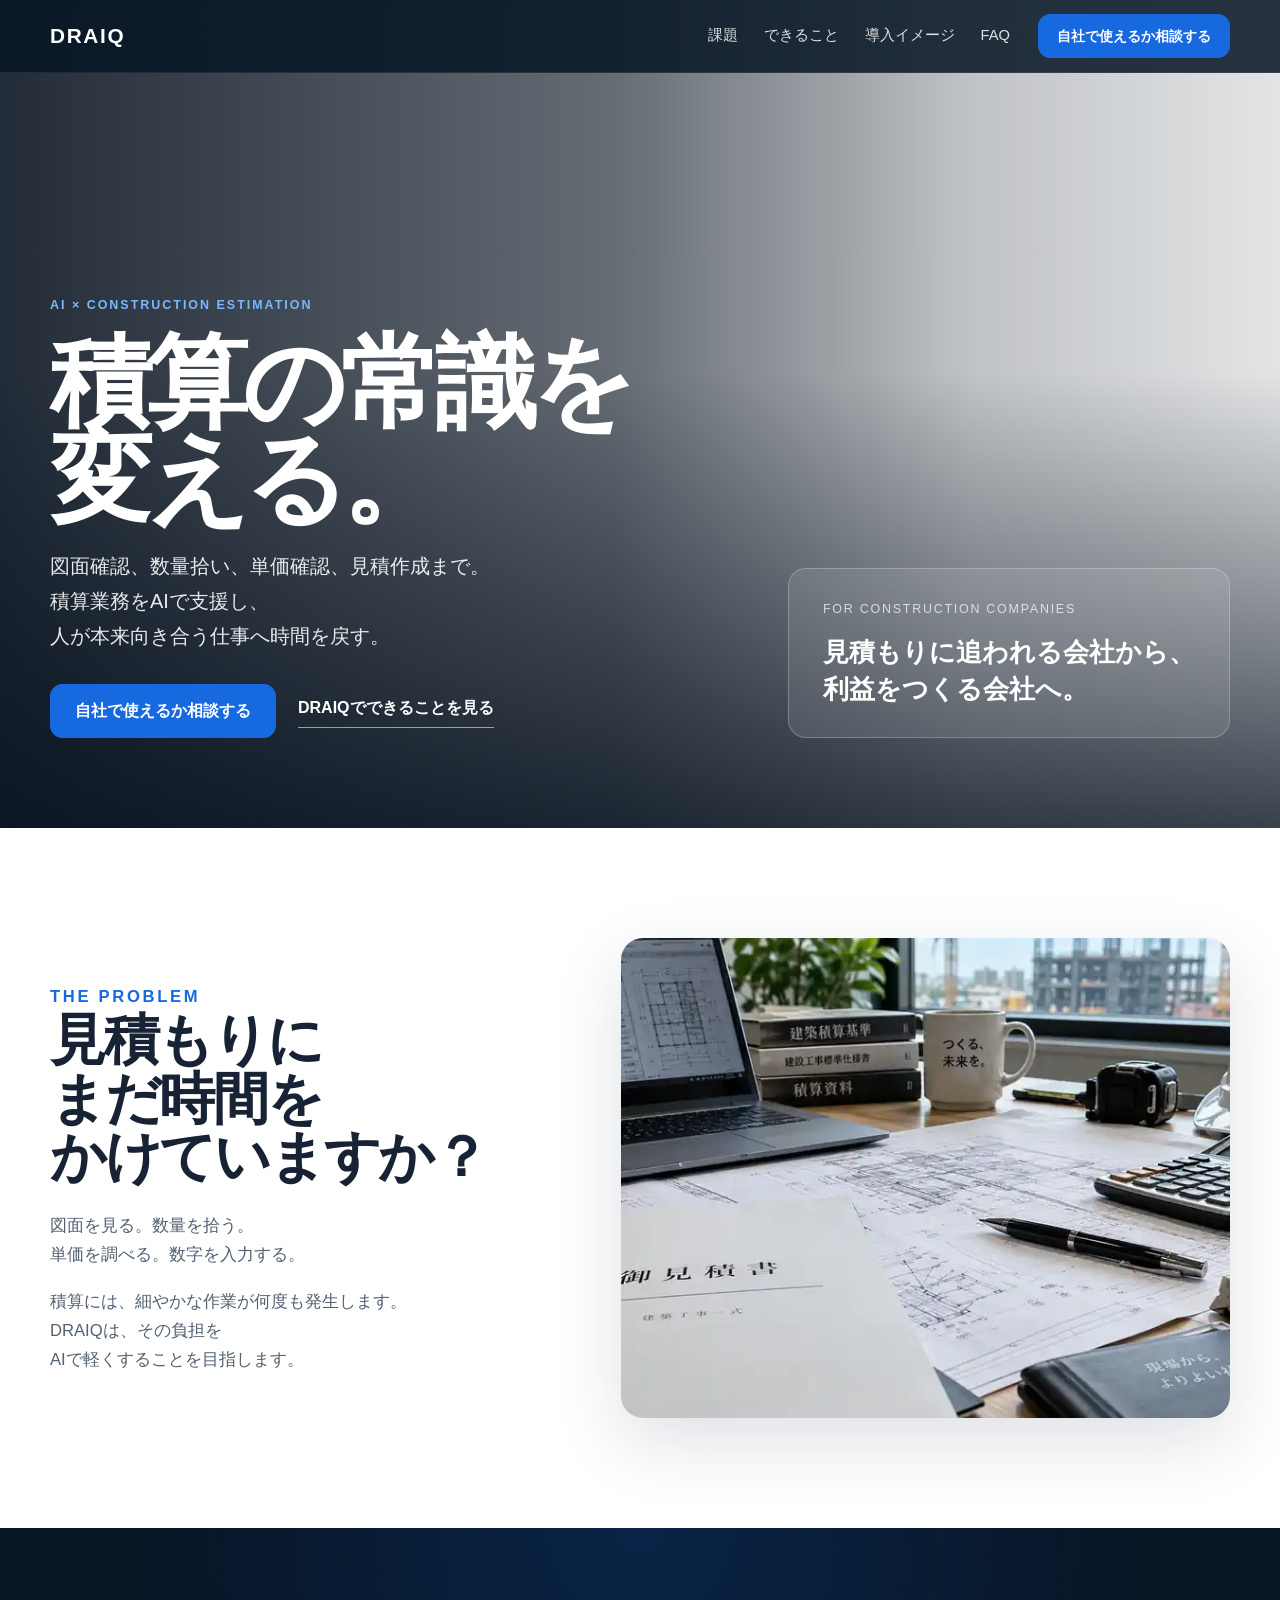
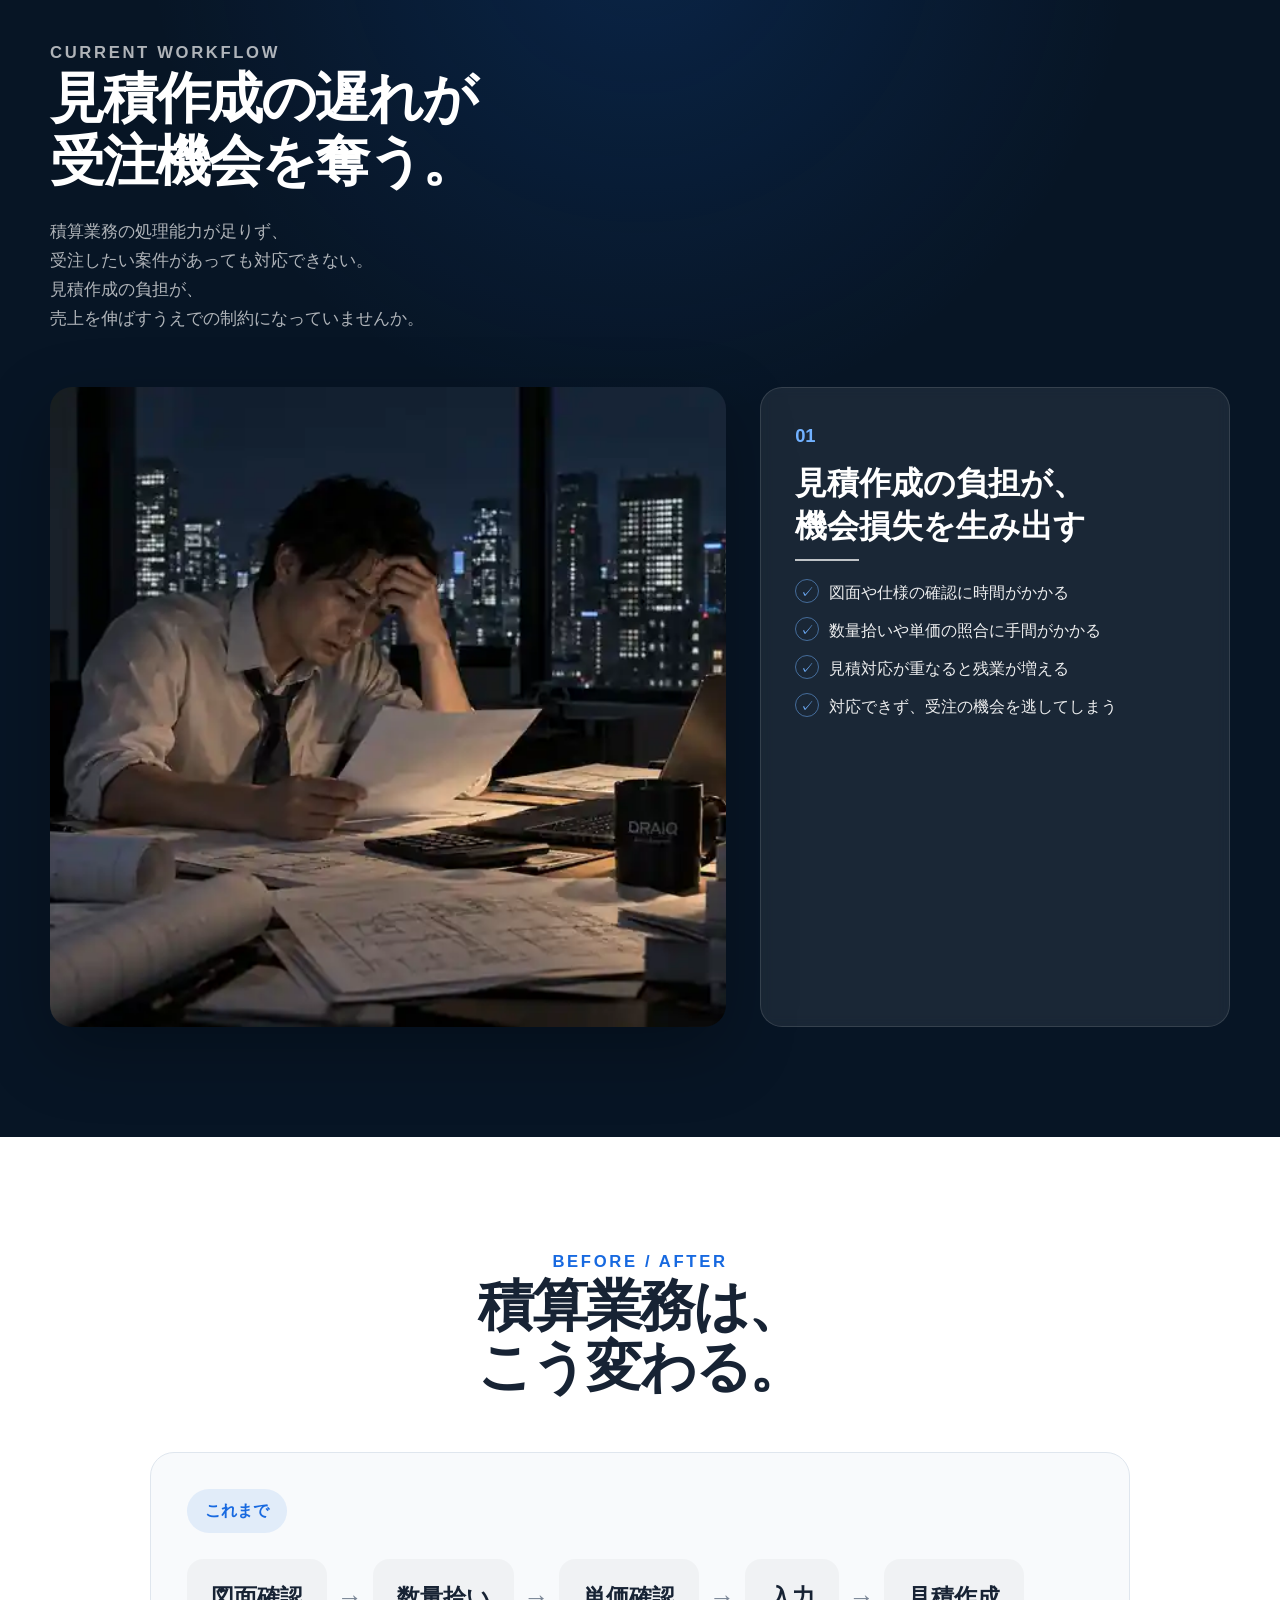
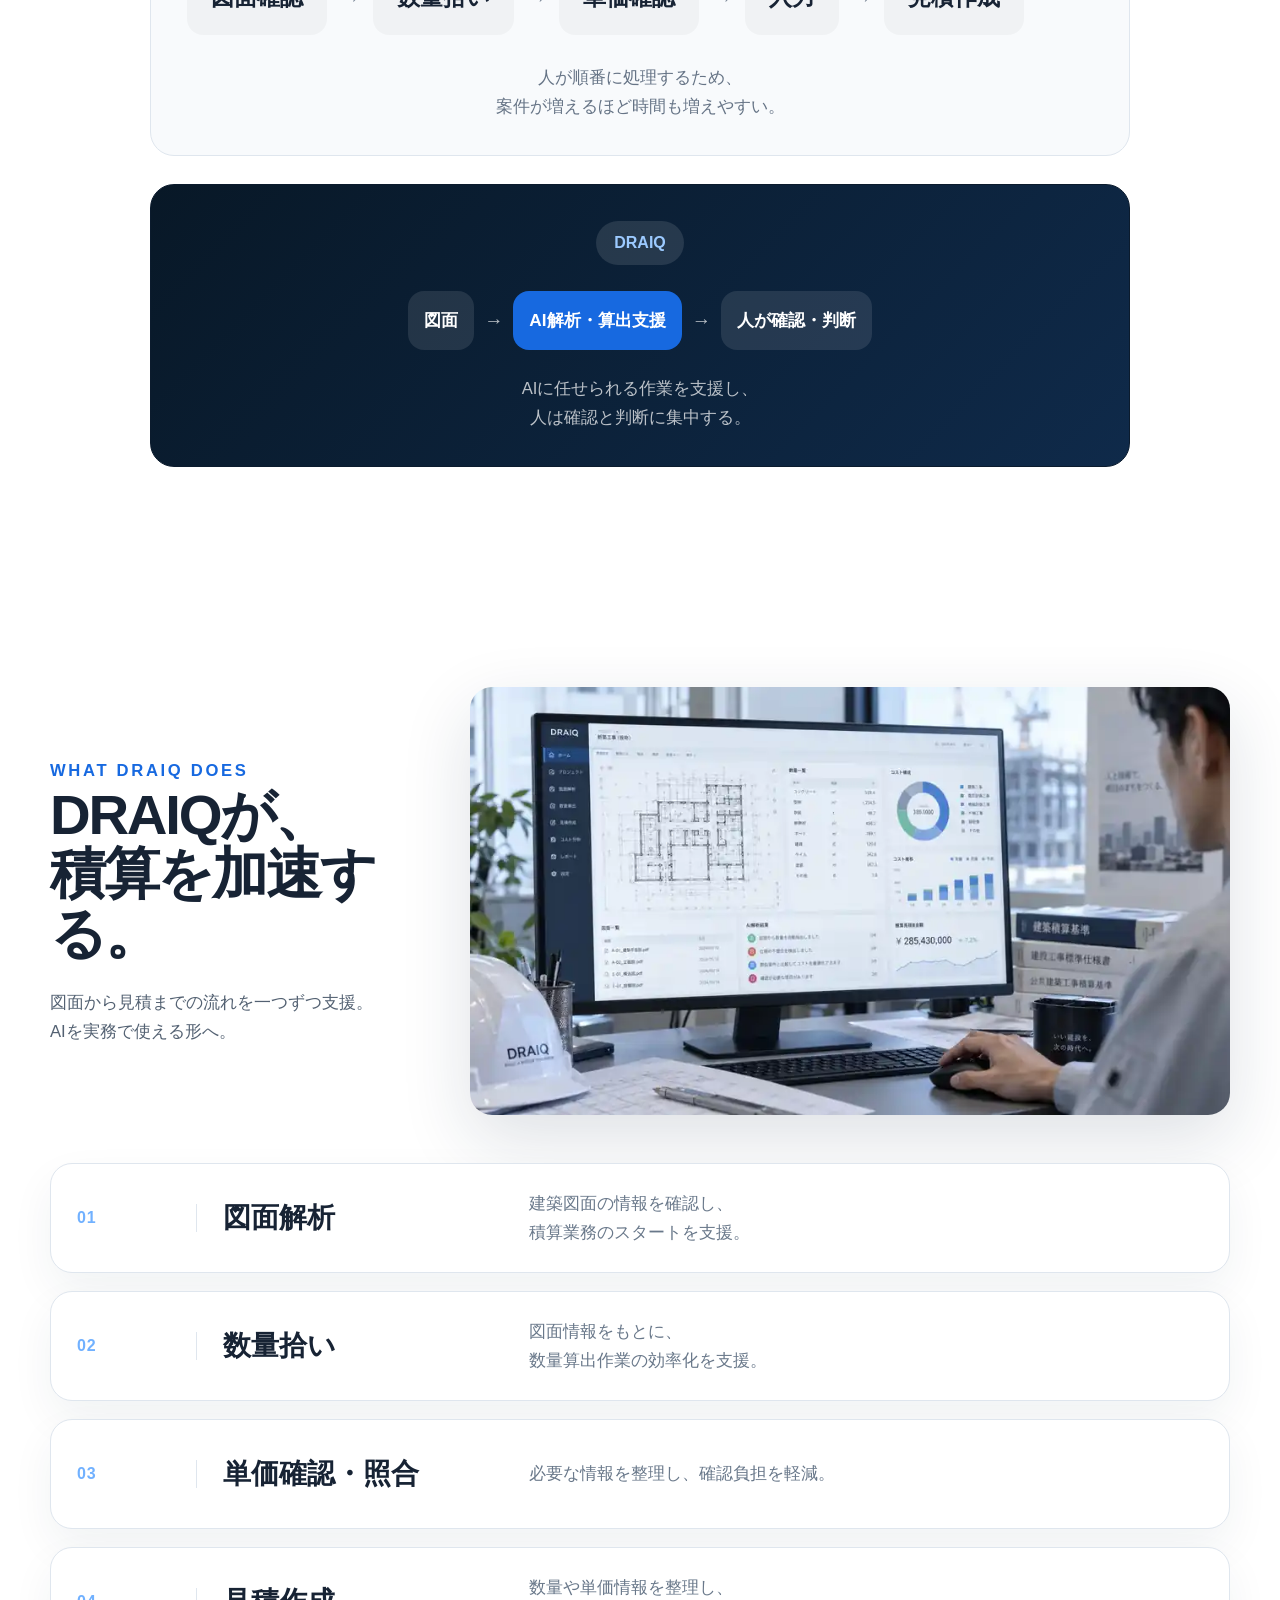
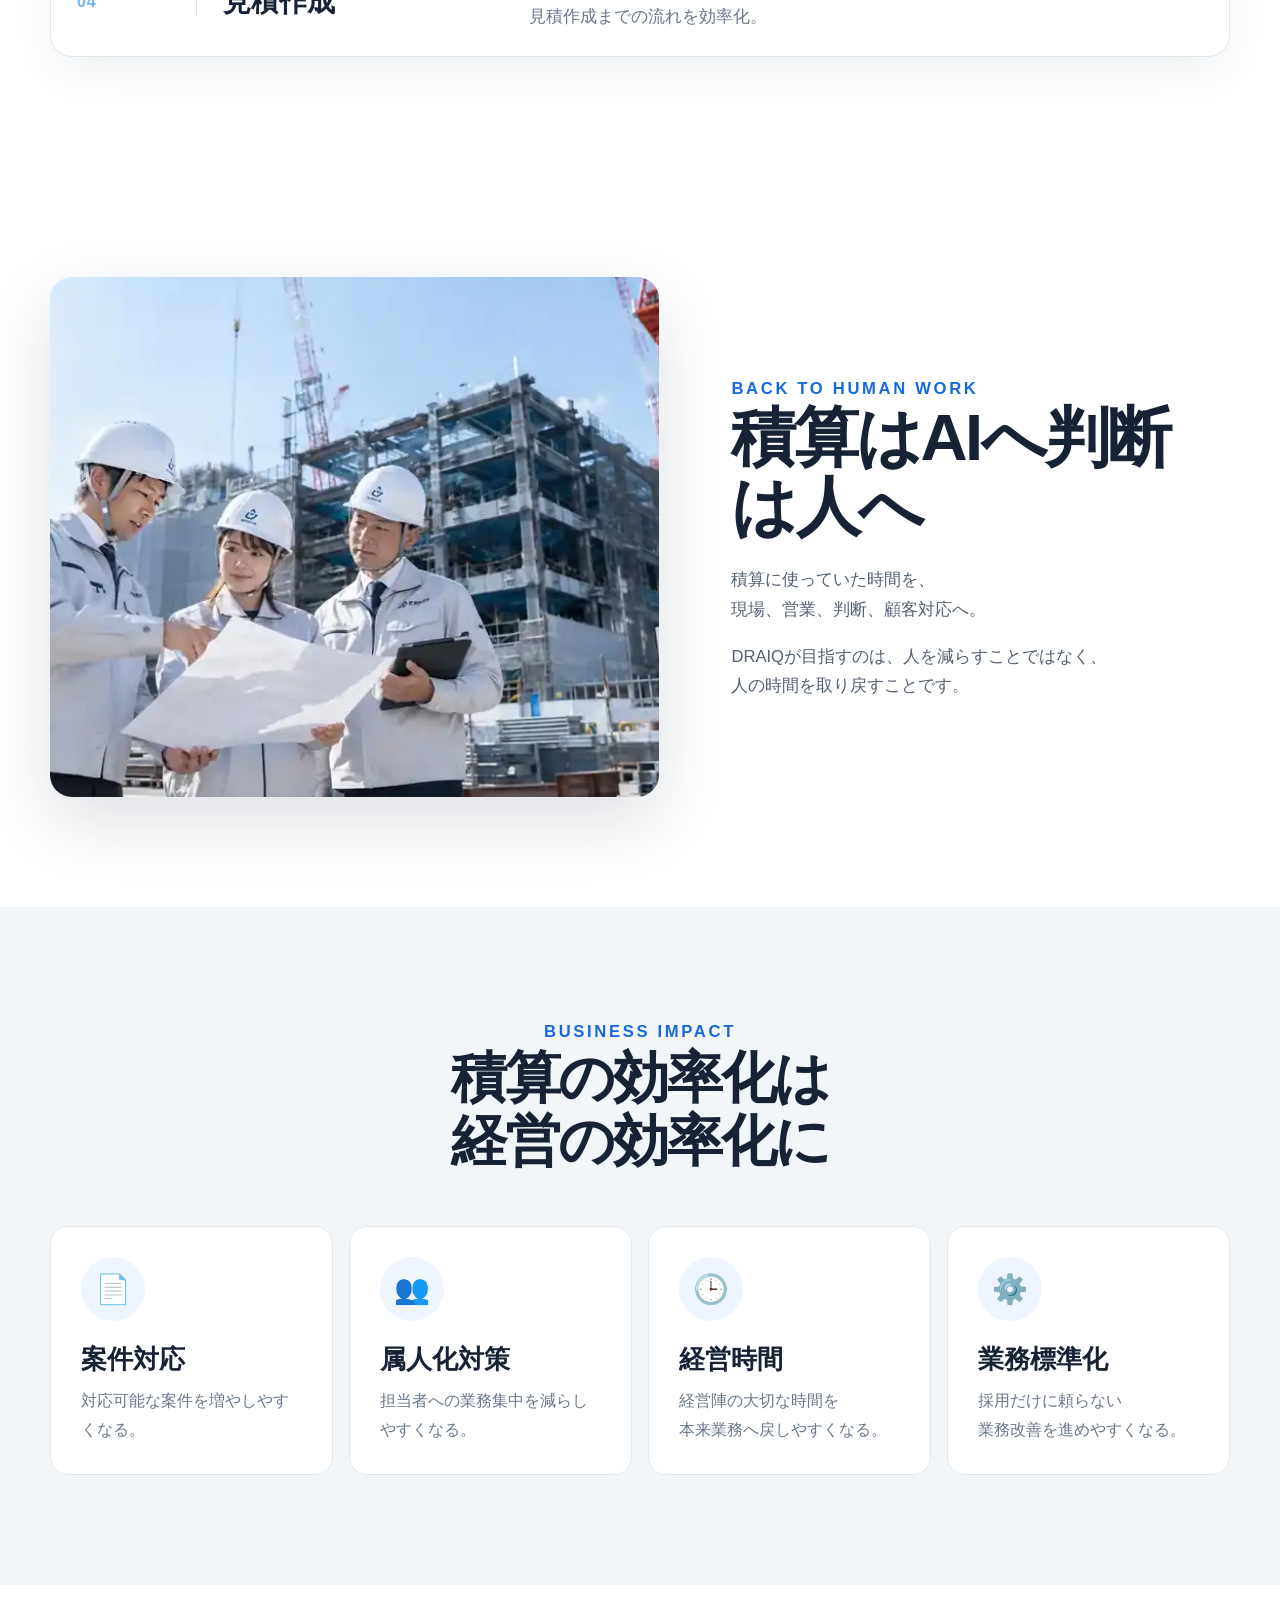
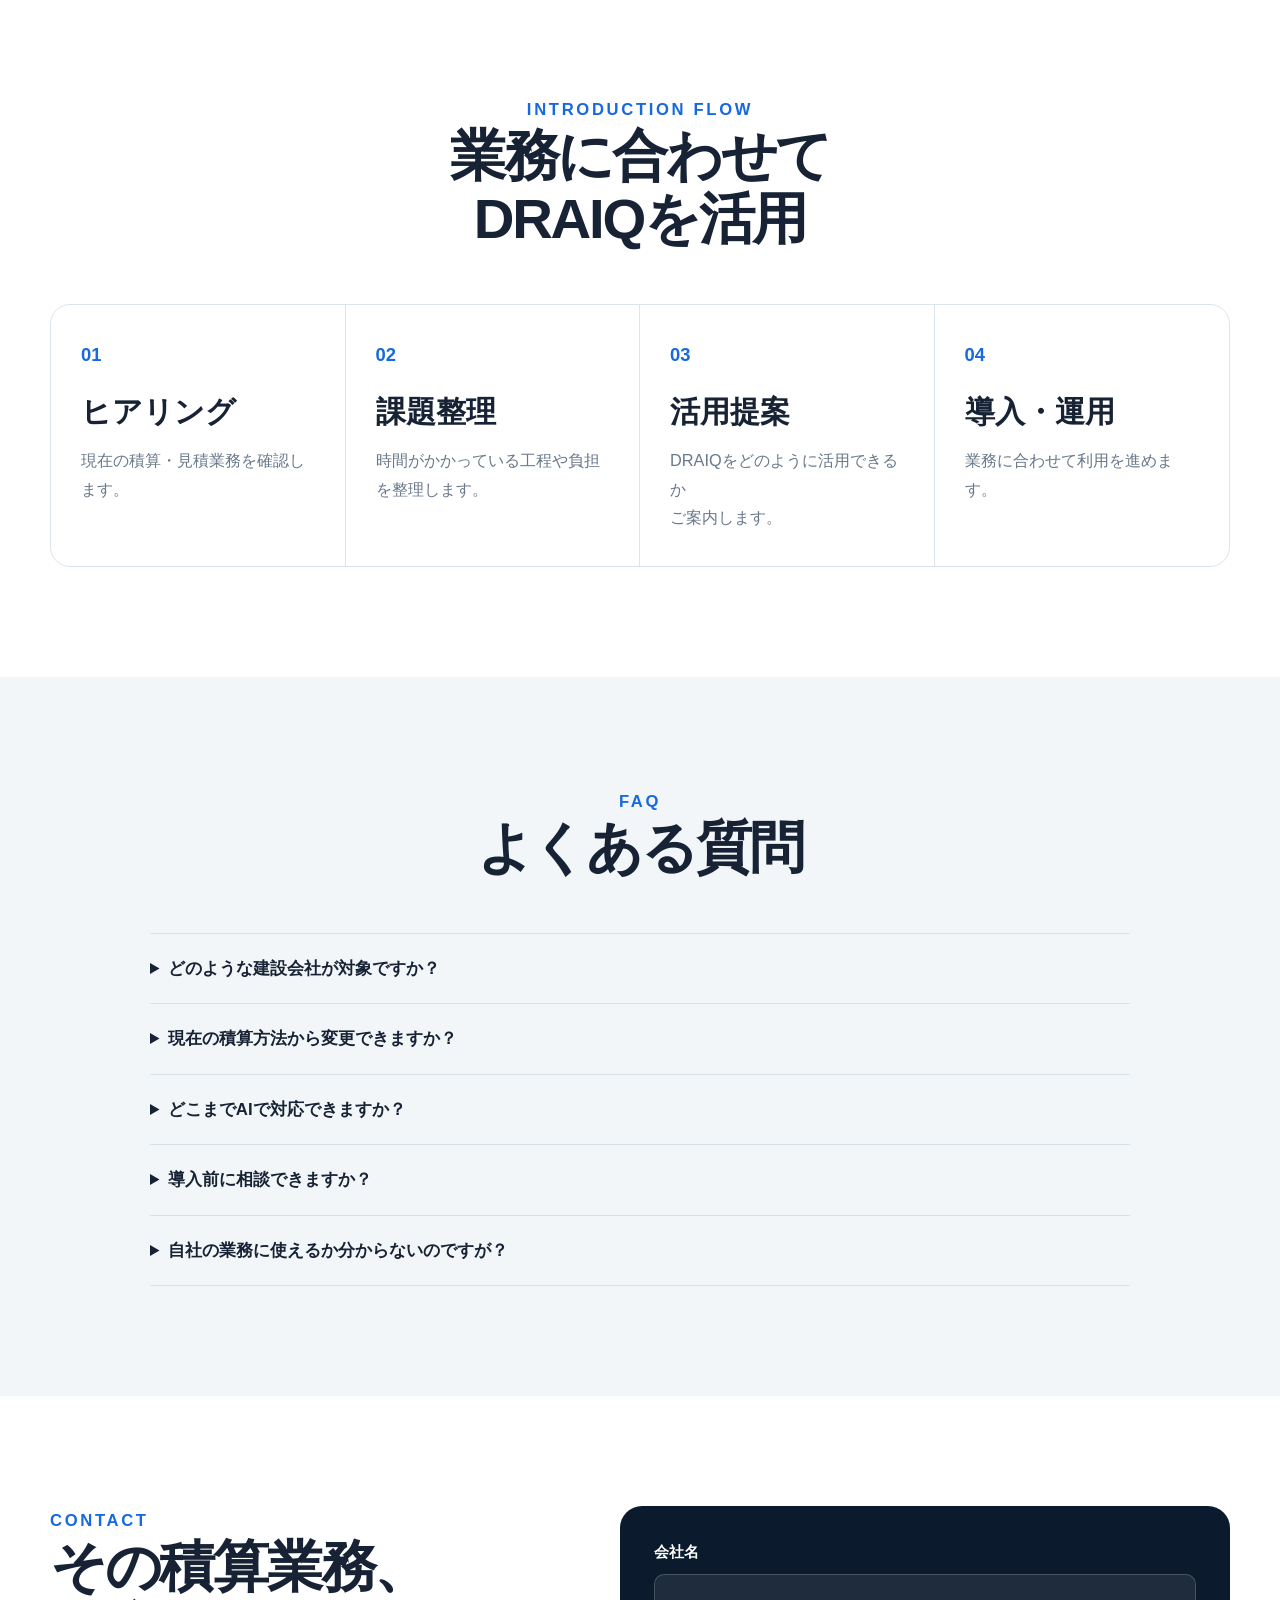
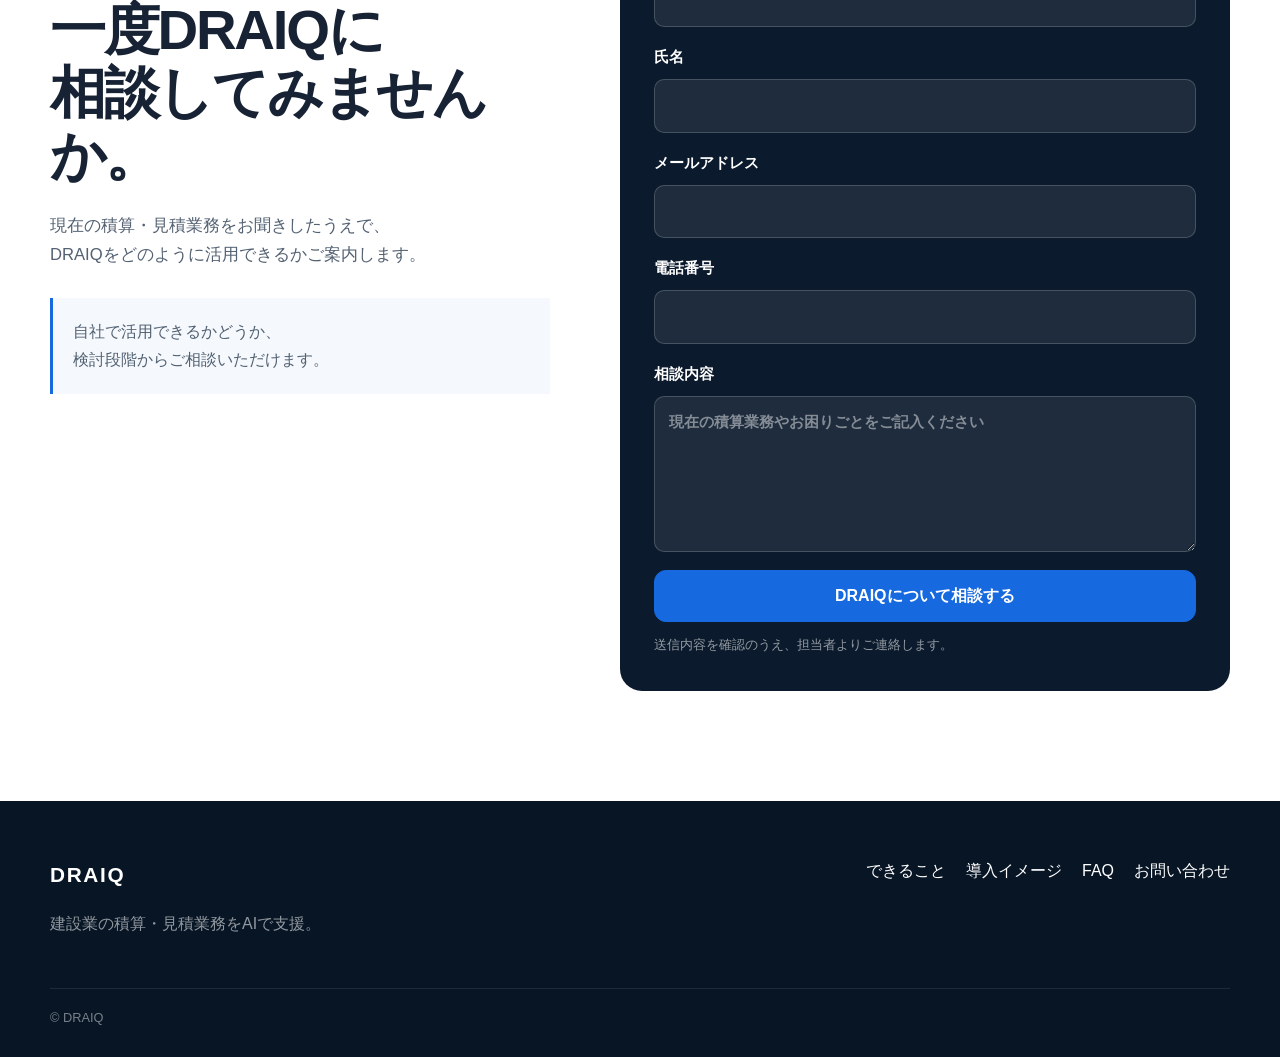
==== commit 5b343afe: "Apply approved desktop copy and heading updates" ====
--- a/index.html
+++ b/index.html
@@ -8,74 +8,10 @@
   <meta property="og:title" content="DRAIQ｜積算の常識を変える。">
   <meta property="og:description" content="図面確認、数量拾い、単価確認、見積作成まで。積算業務をAIで支援。">
   <meta property="og:type" content="website">
-  <meta property="og:image" content="https://draiq-partner.netlify.app/images/ogp.webp">
+  <meta property="og:image" content="/images/ogp.webp">
   <meta name="theme-color" content="#0b1b2d">
   <link rel="icon" href="data:image/svg+xml,%3Csvg xmlns='http://www.w3.org/2000/svg' viewBox='0 0 64 64'%3E%3Crect width='64' height='64' rx='14' fill='%230b1b2d'/%3E%3Cpath d='M15 18h14c12 0 20 7 20 14s-8 14-20 14H15V18zm10 8v12h6c5 0 8-2 8-6s-3-6-8-6h-6z' fill='white'/%3E%3C/svg%3E">
   <link rel="stylesheet" href="css/style.css">
-  <style>
-    @media (min-width: 1025px) {
-      .problem-title {
-        margin: 0 0 24px;
-        display: flex;
-        flex-direction: column;
-        gap: 0.04em;
-        line-height: 1.05;
-        font-size: clamp(52px, 4.8vw, 80px);
-        letter-spacing: -0.03em;
-      }
-      .problem-title span {
-        display: block;
-      }
-      .workflow-title {
-        margin: 0;
-        max-width: 18ch;
-        line-height: 1.08;
-        font-size: clamp(44px, 4.4vw, 74px);
-        letter-spacing: -0.03em;
-      }
-      .workflow-copy {
-        margin-top: 24px !important;
-        max-width: 38ch !important;
-        font-size: clamp(18px, 1.35vw, 24px) !important;
-        line-height: 1.8;
-        color: rgba(255,255,255,0.9) !important;
-      }
-      .workflow.old {
-        text-align: center;
-      }
-      .workflow.old .workflow-label {
-        display: inline-flex;
-        align-items: center;
-        justify-content: center;
-        margin: 0 auto 28px;
-        text-align: center;
-      }
-      .human-title {
-        margin: 0 0 24px;
-        display: flex;
-        flex-direction: column;
-        gap: 0.08em;
-        line-height: 1.08;
-        font-size: clamp(56px, 5.2vw, 92px);
-        letter-spacing: -0.03em;
-      }
-      .human-title span {
-        display: block;
-      }
-      .contact-title {
-        margin: 0 0 24px;
-        display: flex;
-        flex-direction: column;
-        gap: 0.04em;
-        line-height: 1.06;
-        font-size: clamp(50px, 4.6vw, 78px);
-        letter-spacing: -0.03em;
-      }
-      .contact-title span {
-        display: block;
-      }
-    }
-  </style>
 </head>
 <body>
   <header class="site-header">
@@ -115,7 +51,7 @@
         </div>
         <div class="hero-note reveal delay">
           <span>FOR CONSTRUCTION COMPANIES</span>
-          <strong><span class="fixed-line">見積もりに追われる会社から、</span><span class="fixed-line">利益をつくる会社へ。</span></strong>
+          <strong>見積もりに追われる会社から、<br>利益をつくる会社へ。</strong>
         </div>
       </div>
     </section>
@@ -129,7 +65,7 @@
           <p>積算には、細やかな作業が何度も発生します。<br>DRAIQは、その負担をAIで軽くすることを目指します。</p>
         </div>
         <figure class="image-card reveal delay">
-          <img src="https://draiq-partner.netlify.app/images/estimate-desk.webp" alt="建築図面や電卓が並ぶ積算担当者のデスク" loading="lazy">
+          <img src="images/estimate-desk.webp" alt="建築図面や電卓が並ぶ積算担当者のデスク" loading="lazy">
         </figure>
       </div>
     </section>
@@ -144,7 +80,7 @@
 
         <div class="problem-layout single-emphasis">
           <figure class="night-shot reveal">
-            <img src="https://draiq-partner.netlify.app/images/night-office.webp" alt="深夜のオフィスで積算作業を続ける担当者" loading="lazy">
+            <img src="images/night-office.webp" alt="深夜のオフィスで積算作業を続ける担当者" loading="lazy">
           </figure>
 
           <article class="problem-focus reveal delay">
@@ -168,6 +104,7 @@
           <p class="eyebrow dark">BEFORE / AFTER</p>
           <h2>積算業務は、こう変わる。</h2>
         </div>
+
         <div class="before-after stacked reveal">
           <div class="workflow old">
             <div class="workflow-label">これまで</div>
@@ -179,7 +116,7 @@
           <div class="workflow new">
             <div class="workflow-label">DRAIQ</div>
             <div class="steps steps-single-line dark-steps">
-              <span>図面</span><i>→</i><span class="accent">AI解析・算出支援</span><i>→</i><span>見積作成を効率化</span><i>→</i><span>人が確認・判断</span>
+              <span>図面</span><i>→</i><span class="accent">AI解析・算出支援</span><i>→</i><span>人が確認・判断</span>
             </div>
             <p>AIに任せられる作業を支援し、人は確認と判断に集中する。</p>
           </div>
@@ -192,19 +129,35 @@
         <div class="feature-hero">
           <div class="copy reveal">
             <p class="eyebrow dark">WHAT DRAIQ DOES</p>
-            <h2>DRAIQが、<br>積算を加速<br>する。</h2>
+            <h2>DRAIQが、<br>積算を加速する。</h2>
             <p>図面から見積までの流れを一つずつ支援。<br>AIを実務で使える形へ。</p>
           </div>
           <figure class="dashboard-shot reveal delay">
-            <img src="https://draiq-partner.netlify.app/images/dashboard.webp" alt="DRAIQの積算ダッシュボード利用イメージ" loading="lazy">
+            <img src="images/dashboard.webp" alt="DRAIQの積算ダッシュボード利用イメージ" loading="lazy">
           </figure>
         </div>
 
         <div class="feature-list reveal">
-          <article class="feature-row"><span>01</span><h3>図面解析</h3><p>建築図面の情報を確認し、積算業務のスタートを支援。</p></article>
-          <article class="feature-row"><span>02</span><h3>数量拾い</h3><p>図面情報をもとに、数量算出作業の効率化を支援。</p></article>
-          <article class="feature-row"><span>03</span><h3>単価確認・照合</h3><p>必要な情報を整理し、確認負担を軽減。</p></article>
-          <article class="feature-row"><span>04</span><h3>見積作成</h3><p>数量や単価情報を整理し、見積作成までの流れを効率化。</p></article>
+          <article class="feature-row">
+            <span>01</span>
+            <h3>図面解析</h3>
+            <p>建築図面の情報を確認し、積算業務のスタートを支援。</p>
+          </article>
+          <article class="feature-row">
+            <span>02</span>
+            <h3>数量拾い</h3>
+            <p>図面情報をもとに、数量算出作業の効率化を支援。</p>
+          </article>
+          <article class="feature-row">
+            <span>03</span>
+            <h3>単価確認・照合</h3>
+            <p>必要な情報を整理し、確認負担を軽減。</p>
+          </article>
+          <article class="feature-row">
+            <span>04</span>
+            <h3>見積作成</h3>
+            <p>数量や単価情報を整理し、見積作成までの流れを効率化。</p>
+          </article>
         </div>
       </div>
     </section>
@@ -212,7 +165,7 @@
     <section class="human section">
       <div class="shell split reverse human-split">
         <figure class="image-card wide reveal">
-          <img src="https://draiq-partner.netlify.app/images/construction-team.webp" alt="建設現場で図面を確認する日本人の技術者チーム" loading="lazy">
+          <img src="images/construction-team.webp" alt="建設現場で図面を確認する日本人の技術者チーム" loading="lazy">
         </figure>
         <div class="copy reveal delay">
           <p class="eyebrow dark">BACK TO HUMAN WORK</p>
@@ -255,7 +208,10 @@
 
     <section id="faq" class="faq section section-soft">
       <div class="shell narrow">
-        <div class="section-heading center reveal"><p class="eyebrow dark">FAQ</p><h2>よくある質問</h2></div>
+        <div class="section-heading center reveal">
+          <p class="eyebrow dark">FAQ</p>
+          <h2>よくある質問</h2>
+        </div>
         <div class="faq-list">
           <details><summary>どのような建設会社が対象ですか？</summary><p>積算や見積業務の効率化を検討している建設会社を想定しています。具体的な適合性は現在の業務を確認したうえでご案内します。</p></details>
           <details><summary>現在の積算方法から変更できますか？</summary><p>現在の業務フローを確認し、DRAIQをどこへ組み込めるかを整理してご案内します。</p></details>
@@ -271,17 +227,34 @@
         <div class="contact-copy reveal">
           <p class="eyebrow dark">CONTACT</p>
           <h2 class="contact-title"><span>その積算業務、</span><span>一度DRAIQに</span><span>相談してみませんか。</span></h2>
-          <p>現在の積算・見積業務をお聞きしたうえで、<br>DRAIQをどのように活用できるかご案内します。</p>
+          <p>現在の積算・見積業務をお聞きしたうえで、DRAIQをどのように活用できるかご案内します。</p>
           <div class="contact-note">営業資料の請求だけではなく、<br>「自社で使えるか分からない」という段階でもご相談いただけます。</div>
         </div>
+
         <form class="contact-form reveal delay" name="draiq-contact" method="POST" data-netlify="true" netlify-honeypot="bot-field" action="/thanks.html">
           <input type="hidden" name="form-name" value="draiq-contact">
           <p class="hidden-field"><label>入力しないでください <input name="bot-field"></label></p>
-          <label>会社名<input type="text" name="会社名" autocomplete="organization" required></label>
-          <label>氏名<input type="text" name="氏名" autocomplete="name" required></label>
-          <label>メールアドレス<input type="email" name="メールアドレス" autocomplete="email" required></label>
-          <label>電話番号<input type="tel" name="電話番号" autocomplete="tel"></label>
-          <label>相談内容<textarea name="相談内容" rows="5" placeholder="現在の積算業務やお困りごとをご記入ください"></textarea></label>
+
+          <label>会社名
+            <input type="text" name="会社名" autocomplete="organization" required>
+          </label>
+
+          <label>氏名
+            <input type="text" name="氏名" autocomplete="name" required>
+          </label>
+
+          <label>メールアドレス
+            <input type="email" name="メールアドレス" autocomplete="email" required>
+          </label>
+
+          <label>電話番号
+            <input type="tel" name="電話番号" autocomplete="tel">
+          </label>
+
+          <label>相談内容
+            <textarea name="相談内容" rows="5" placeholder="現在の積算業務やお困りごとをご記入ください"></textarea>
+          </label>
+
           <button class="btn btn-full" type="submit">DRAIQについて相談する</button>
           <p class="form-note">送信内容を確認のうえ、担当者よりご連絡します。</p>
         </form>
@@ -291,11 +264,20 @@
 
   <footer class="footer">
     <div class="shell footer-inner">
-      <div><div class="brand footer-brand">DRAIQ</div><p>建設業の積算・見積業務をAIで支援。</p></div>
-      <div class="footer-links"><a href="#features">できること</a><a href="#flow">導入イメージ</a><a href="#faq">FAQ</a><a href="#contact">お問い合わせ</a></div>
+      <div>
+        <div class="brand footer-brand">DRAIQ</div>
+        <p>建設業の積算・見積業務をAIで支援。</p>
+      </div>
+      <div class="footer-links">
+        <a href="#features">できること</a>
+        <a href="#flow">導入イメージ</a>
+        <a href="#faq">FAQ</a>
+        <a href="#contact">お問い合わせ</a>
+      </div>
     </div>
     <div class="shell copyright">© DRAIQ</div>
   </footer>
+
   <script src="js/main.js"></script>
 </body>
 </html>
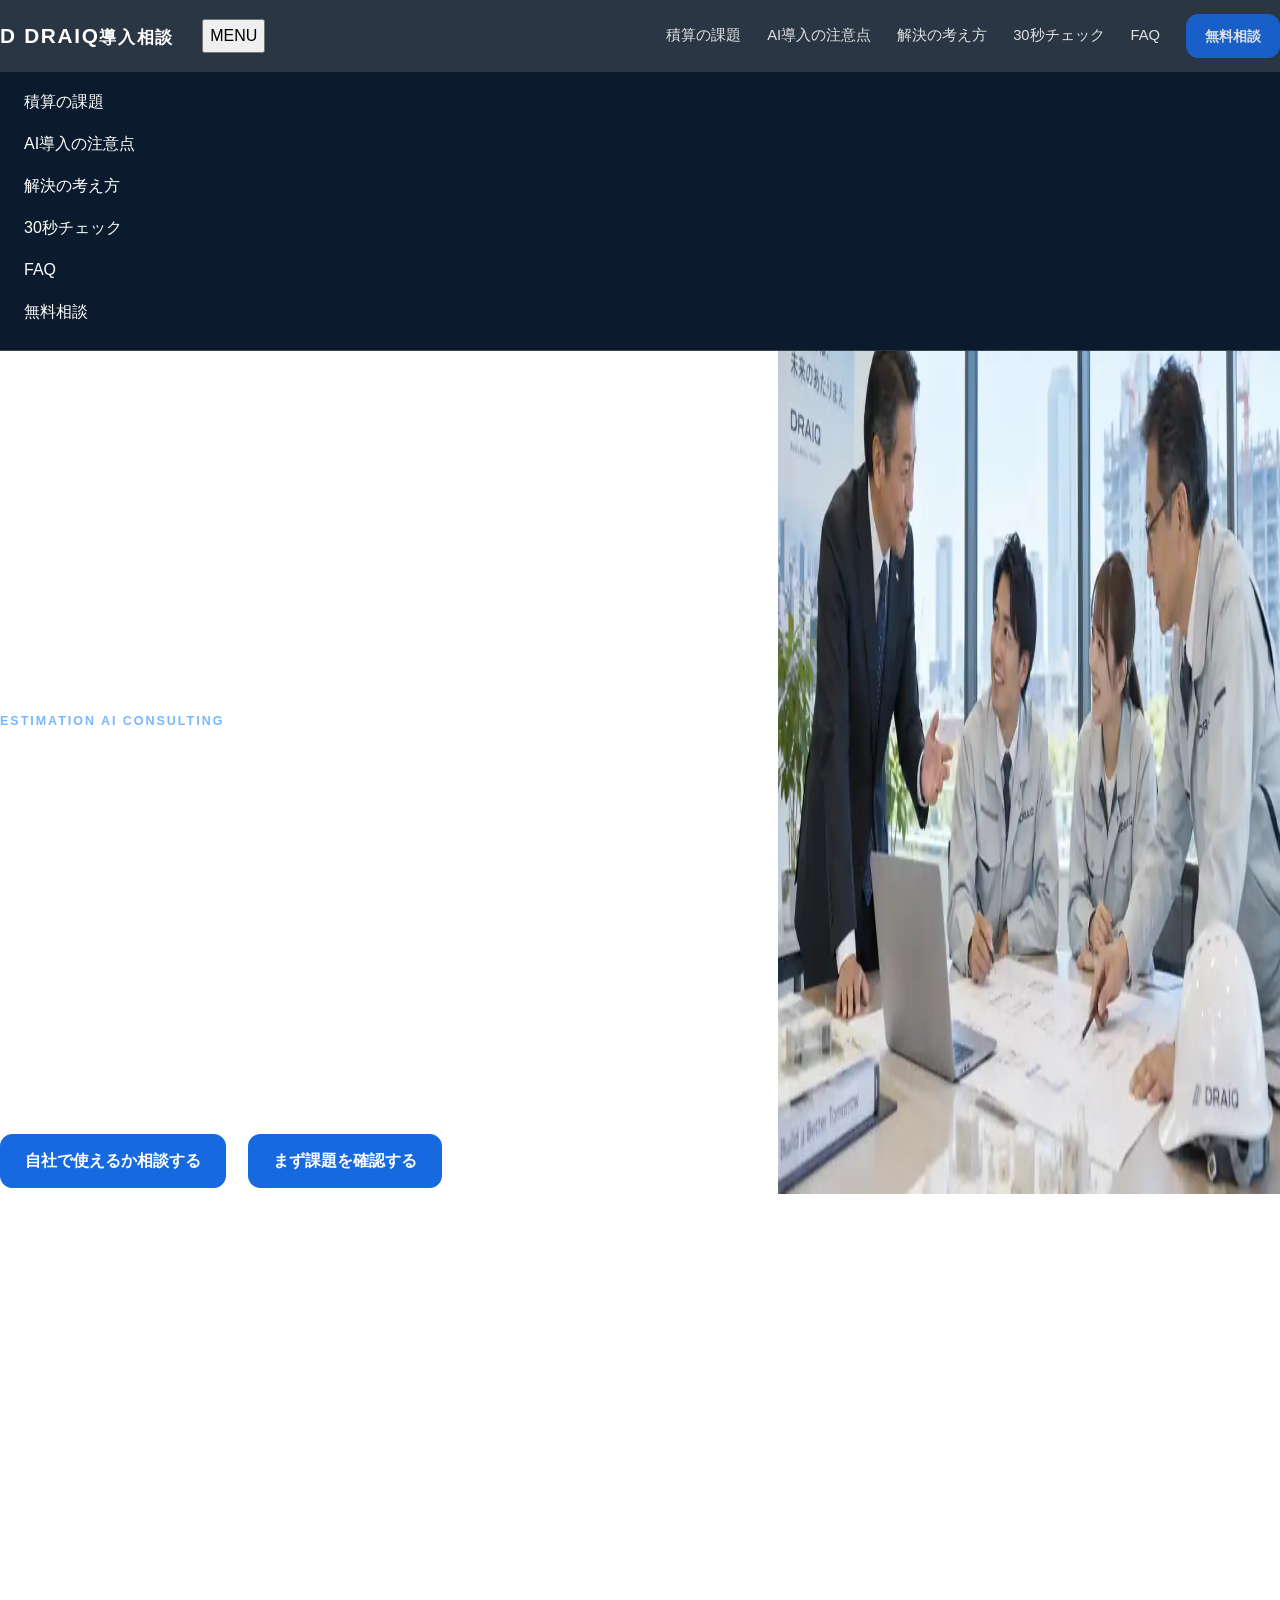
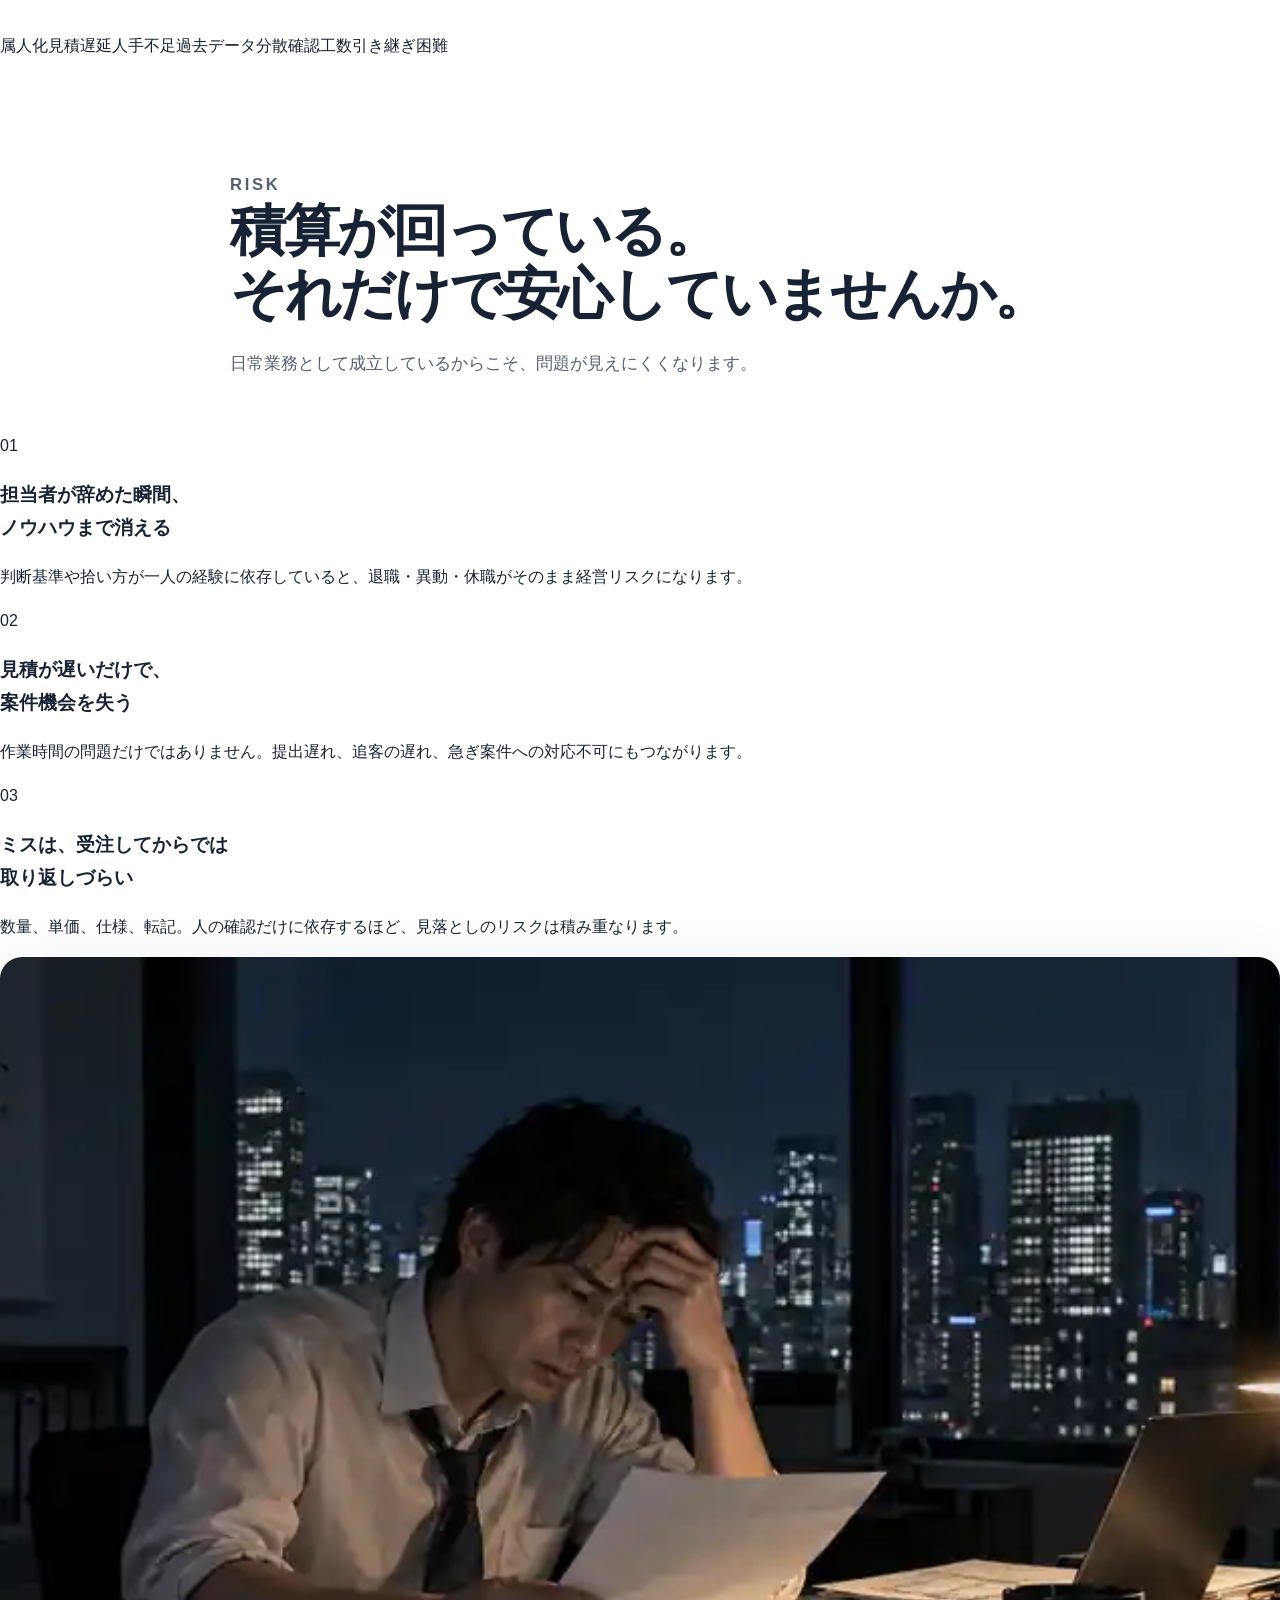
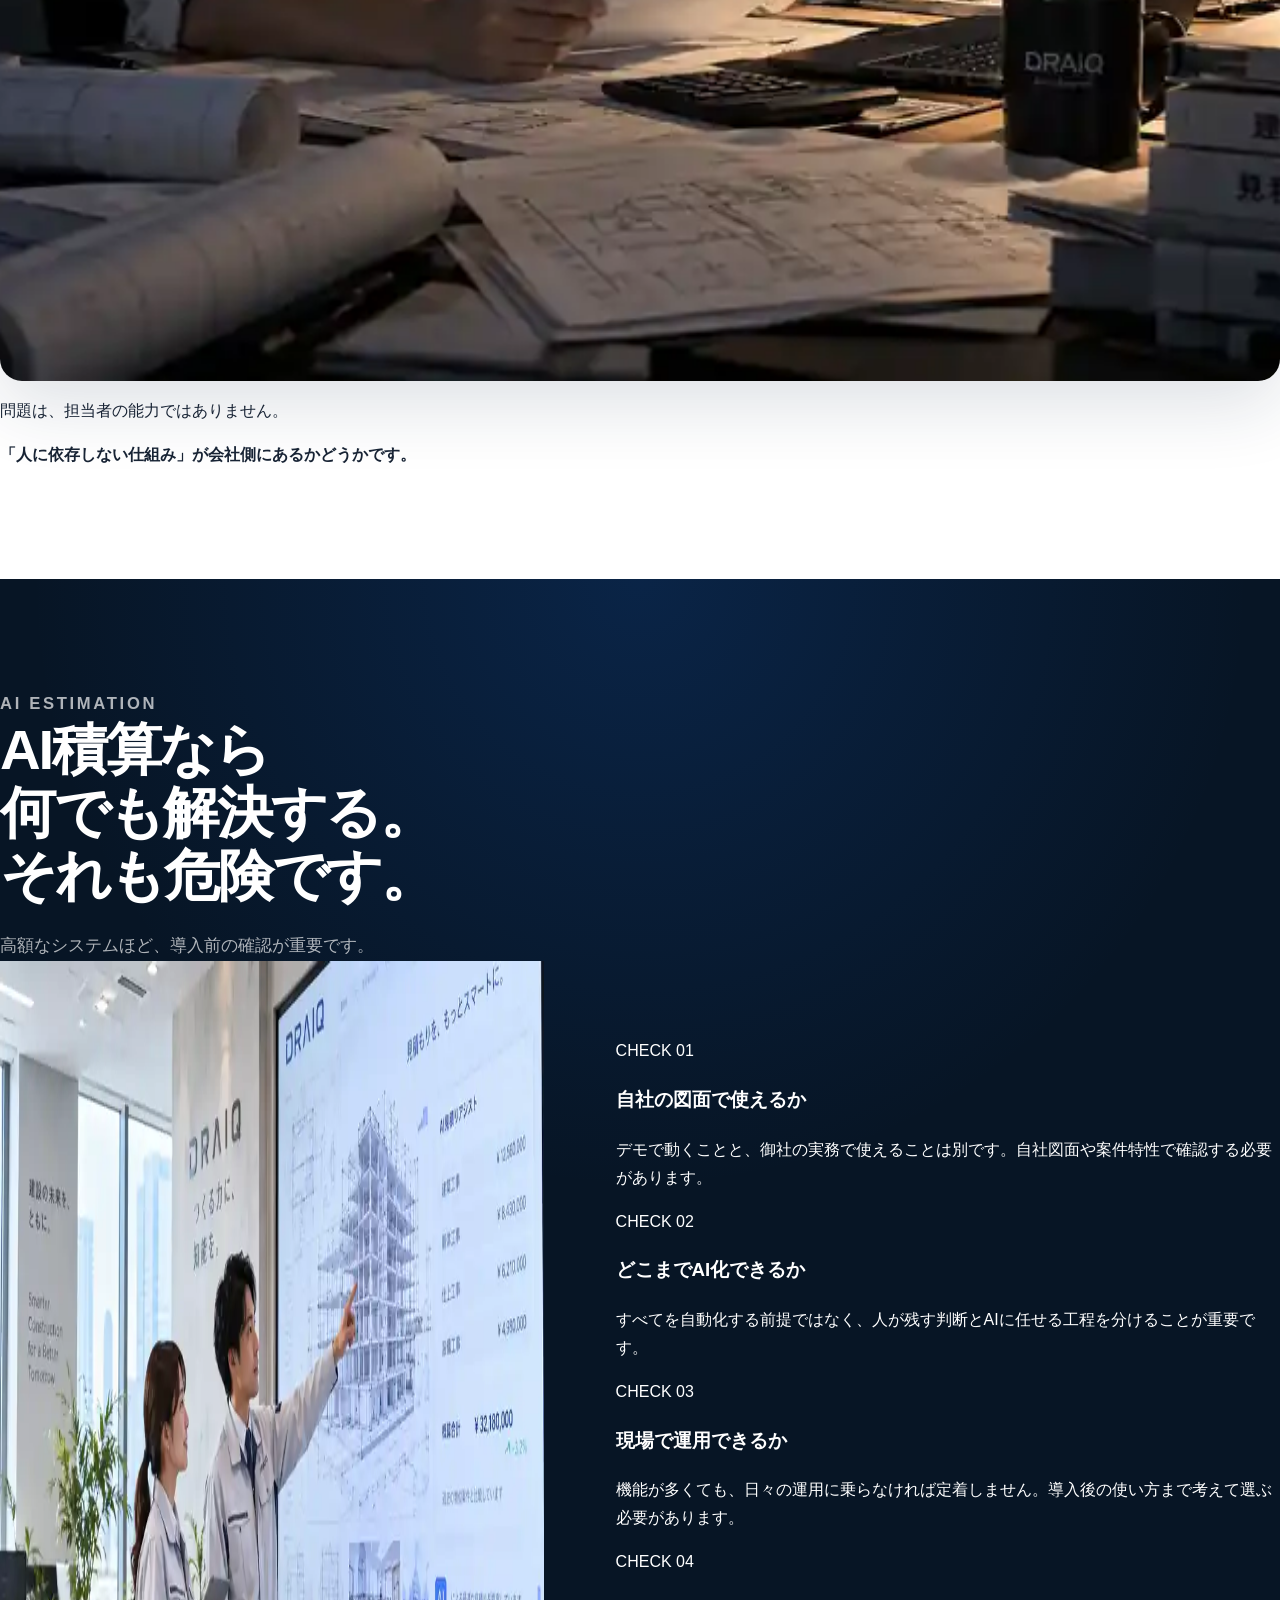
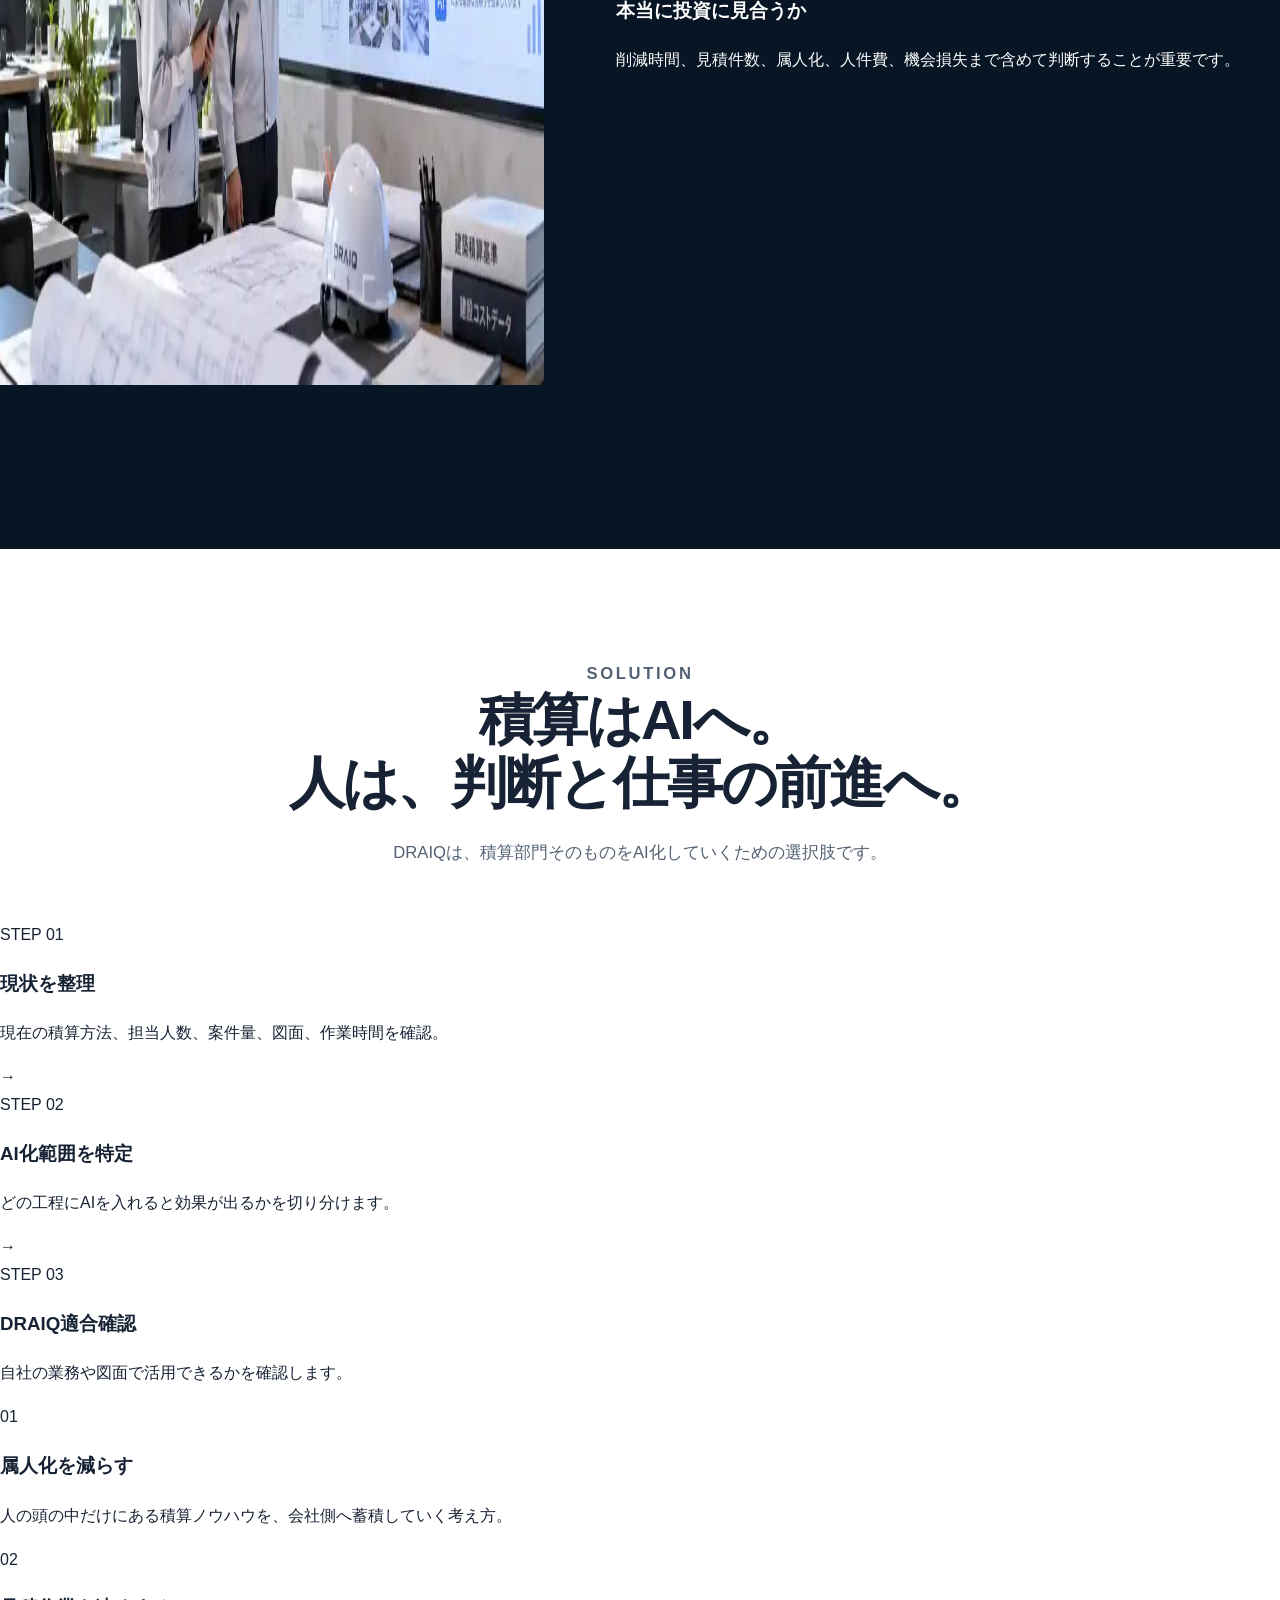
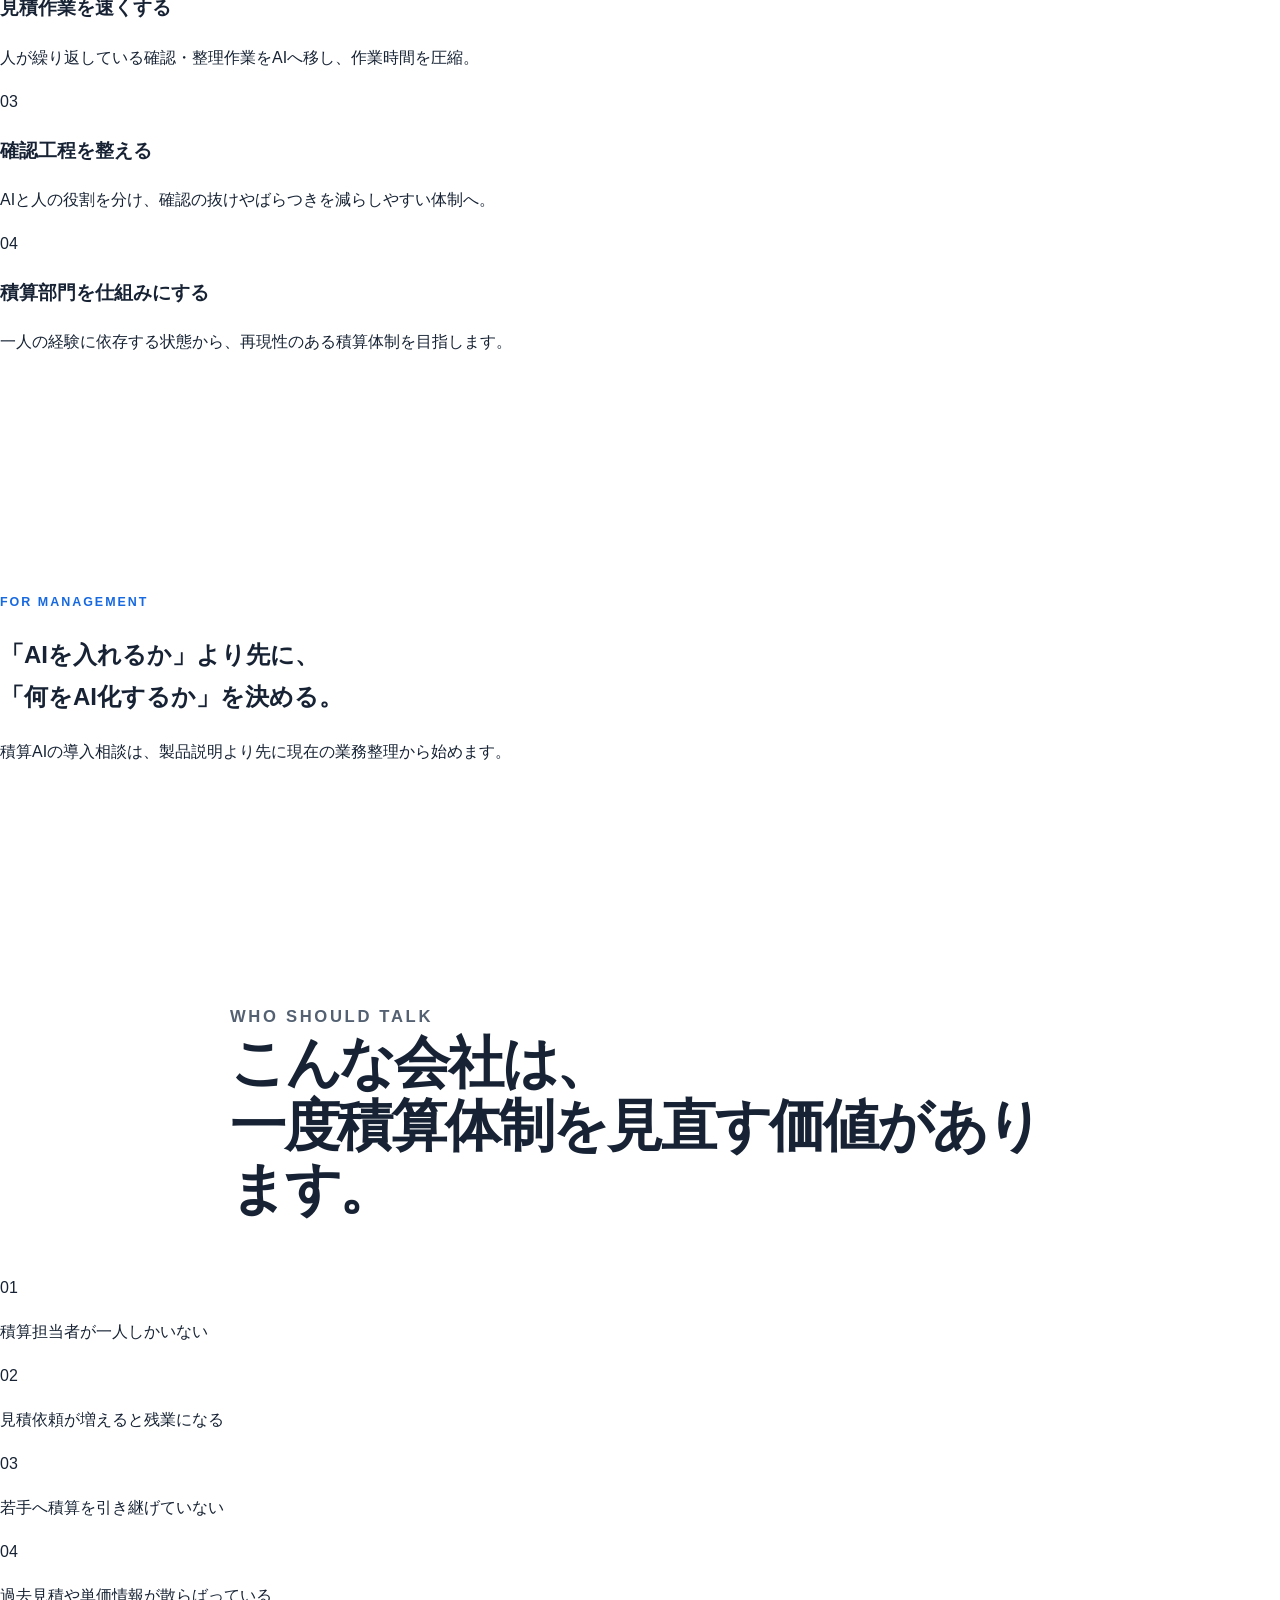
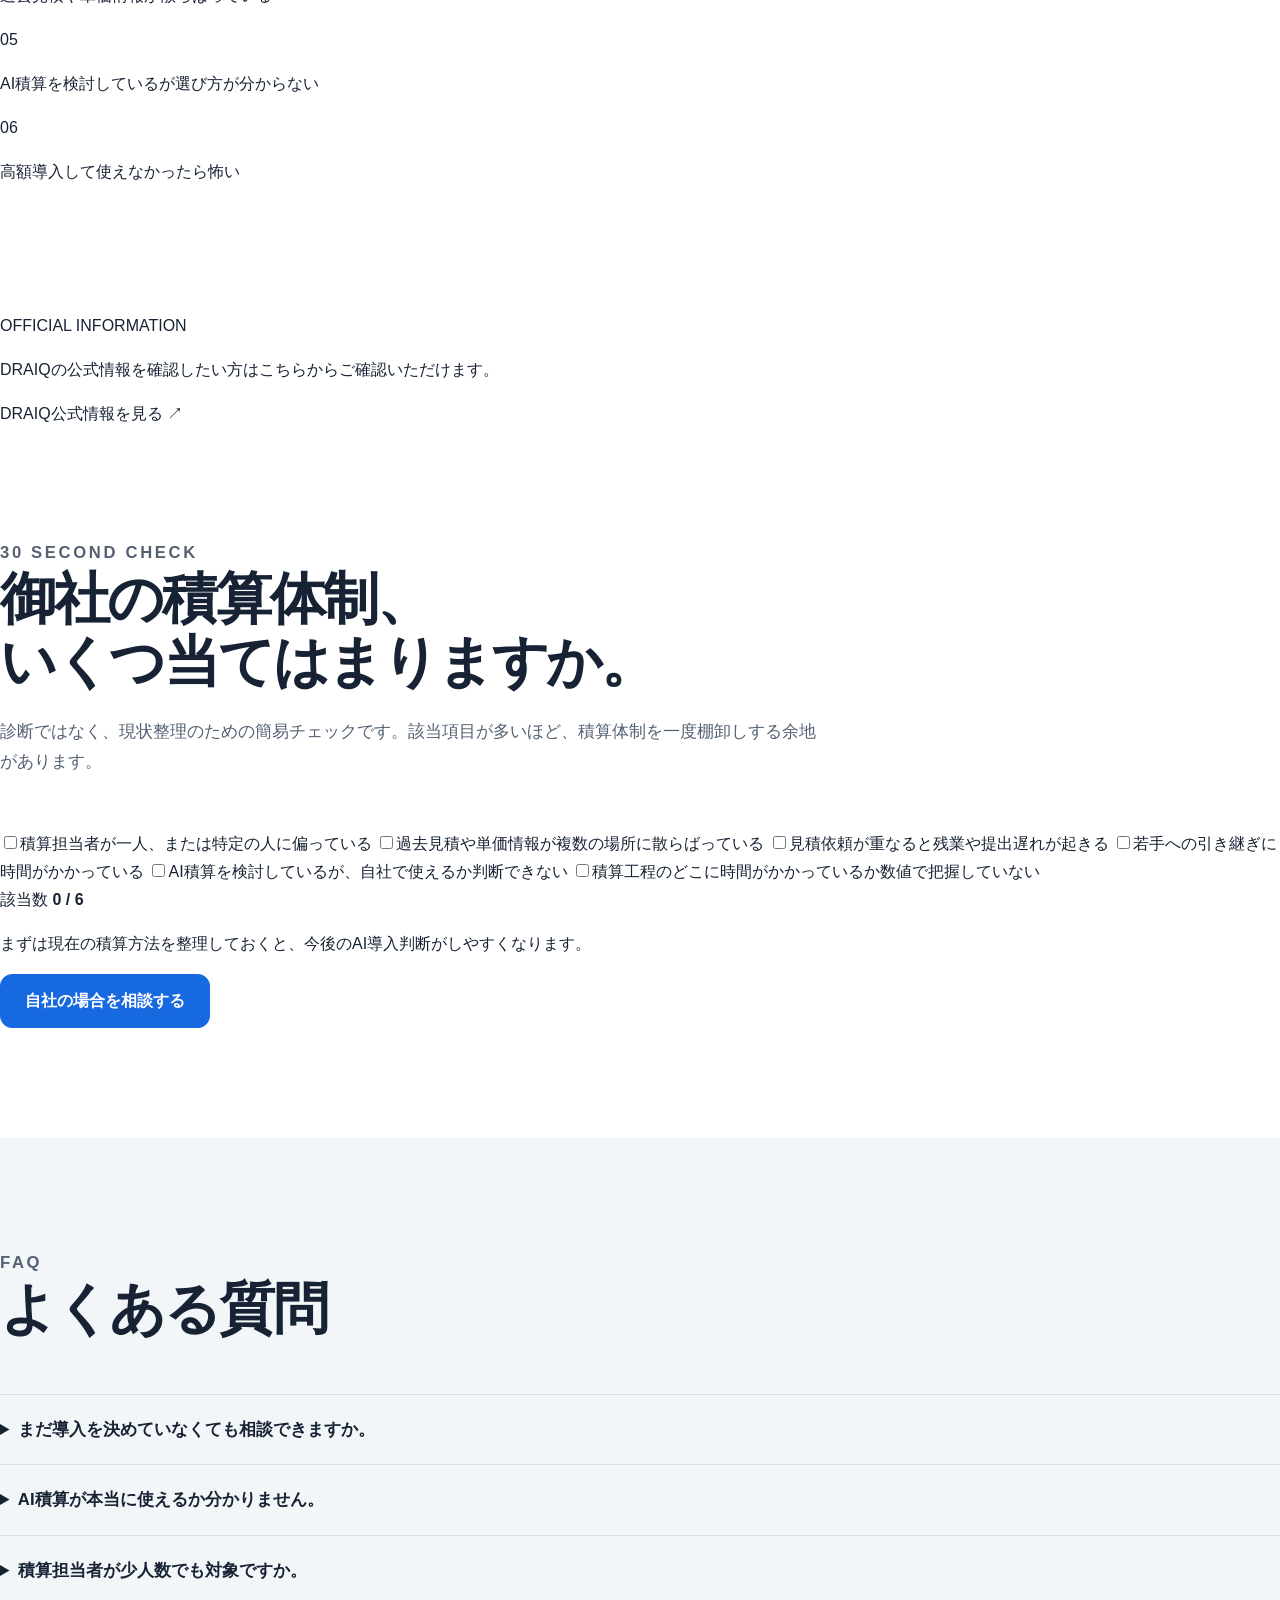
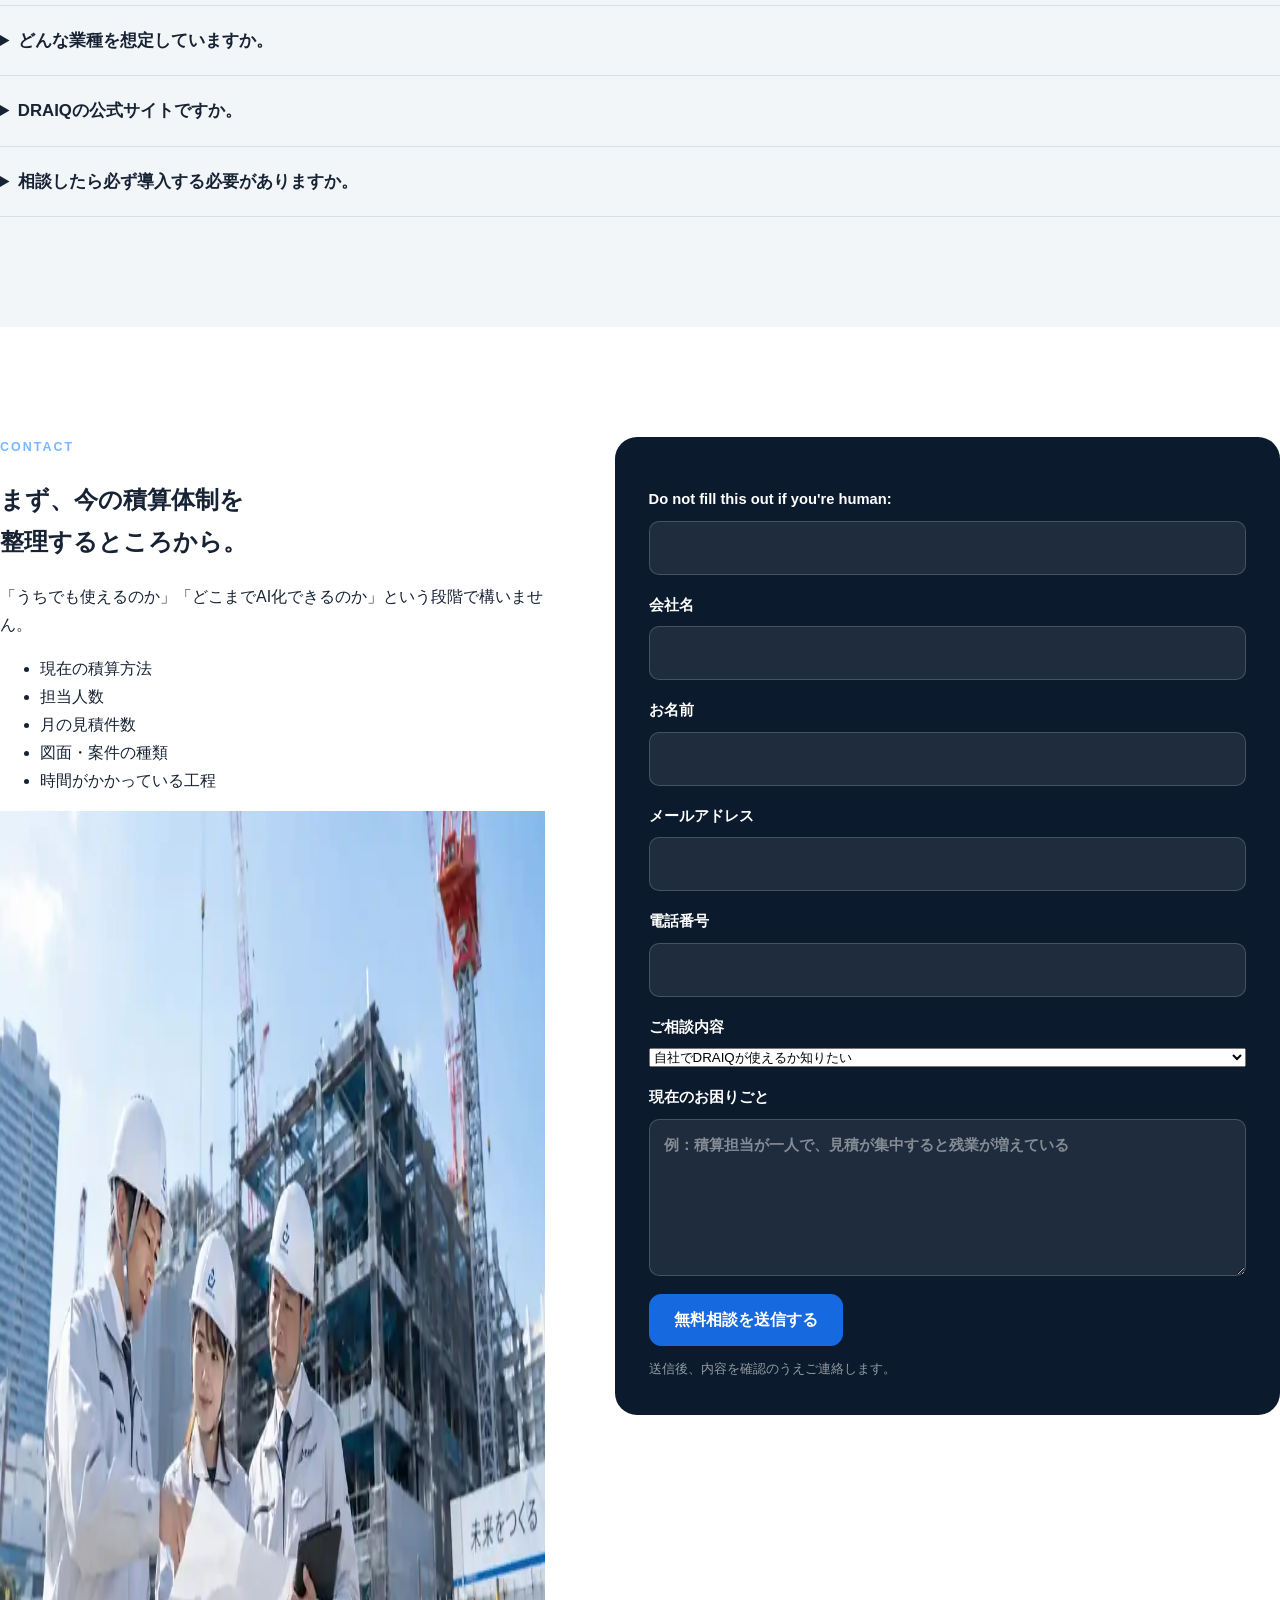
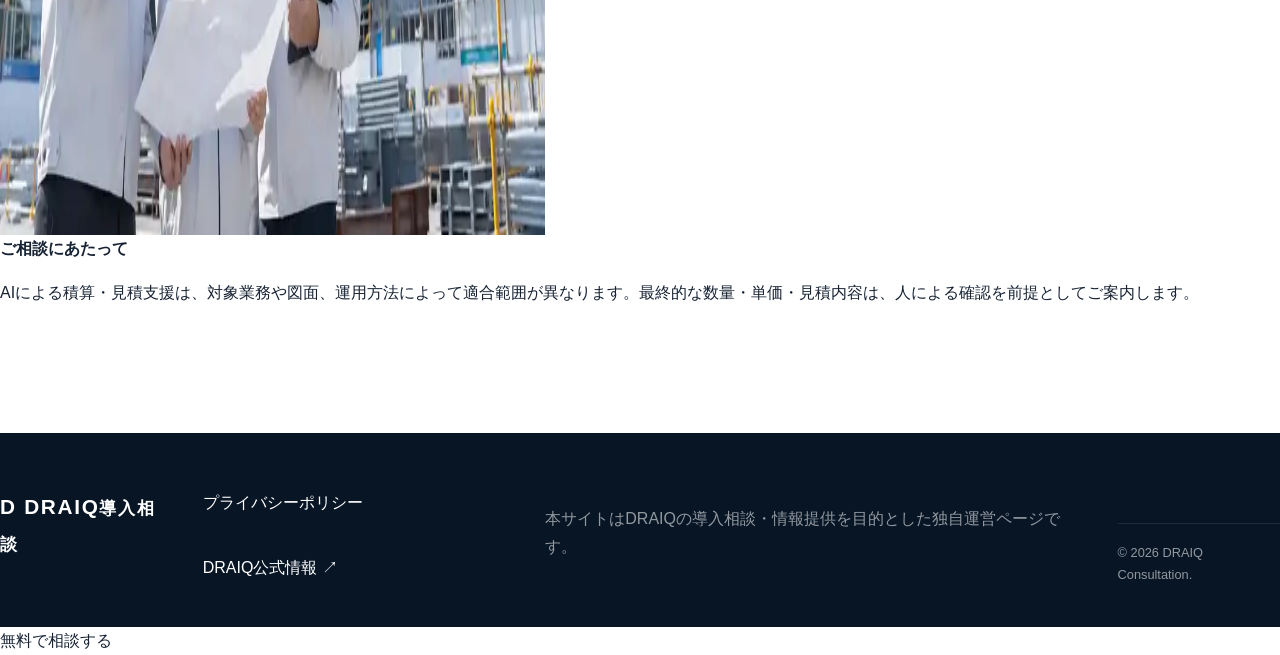
==== commit 2ebd34a2: "Publish DRAIQ V6 consultation landing page" ====
--- a/index.html
+++ b/index.html
@@ -3,281 +3,406 @@
 <head>
   <meta charset="utf-8">
   <meta name="viewport" content="width=device-width, initial-scale=1">
-  <title>DRAIQ｜建設業の積算・見積業務をAIで効率化</title>
-  <meta name="description" content="DRAIQは、建設会社の積算・見積業務をAIで支援し、人が本来向き合うべき判断・現場・顧客対応へ時間を戻すことを目指すサービスです。">
-  <meta property="og:title" content="DRAIQ｜積算の常識を変える。">
-  <meta property="og:description" content="図面確認、数量拾い、単価確認、見積作成まで。積算業務をAIで支援。">
+  <title>DRAIQ導入相談｜積算、このままで大丈夫ですか</title>
+  <meta name="description" content="積算の属人化、見積遅延、人手不足、AI積算導入の失敗を防ぐためのDRAIQ導入相談ページ。自社の積算体制を整理し、AI化できる業務を一緒に確認します。">
+  <meta name="theme-color" content="#0b1220">
+  <meta property="og:title" content="DRAIQ導入相談｜積算、このままで大丈夫ですか">
+  <meta property="og:description" content="AI積算を入れる前に、まず自社の積算体制を確認する。">
   <meta property="og:type" content="website">
   <meta property="og:image" content="/images/ogp.webp">
-  <meta name="theme-color" content="#0b1b2d">
-  <link rel="icon" href="data:image/svg+xml,%3Csvg xmlns='http://www.w3.org/2000/svg' viewBox='0 0 64 64'%3E%3Crect width='64' height='64' rx='14' fill='%230b1b2d'/%3E%3Cpath d='M15 18h14c12 0 20 7 20 14s-8 14-20 14H15V18zm10 8v12h6c5 0 8-2 8-6s-3-6-8-6h-6z' fill='white'/%3E%3C/svg%3E">
+  <meta property="og:locale" content="ja_JP">
+  <link rel="icon" href="data:image/svg+xml,%3Csvg xmlns='http://www.w3.org/2000/svg' viewBox='0 0 64 64'%3E%3Crect width='64' height='64' rx='14' fill='%230b1220'/%3E%3Crect x='8' y='8' width='48' height='48' rx='12' fill='%23ff7a1a'/%3E%3Cpath d='M24 18h10c9 0 16 6 16 14s-7 14-16 14H24V18zm9 8h-1v12h1c5 0 9-2 9-6s-4-6-9-6z' fill='%23111'/%3E%3C/svg%3E">
+  <link rel="preload" as="image" href="/images/hero.webp" type="image/webp">
+  <meta name="format-detection" content="telephone=no">
   <link rel="stylesheet" href="css/style.css">
+
+  <script type="application/ld+json">
+  {
+    "@context": "https://schema.org",
+    "@type": "Service",
+    "name": "DRAIQ導入相談",
+    "serviceType": "建設会社向け積算AI導入相談",
+    "areaServed": "JP",
+    "description": "積算の属人化、見積業務、AI導入の適合性を整理し、DRAIQを含む解決策を検討する相談サービス。"
+  }
+  </script>
 </head>
 <body>
   <header class="site-header">
-    <div class="shell header-inner">
-      <a class="brand" href="#top" aria-label="DRAIQ トップへ">DRAIQ</a>
+    <div class="container header-inner">
+      <a class="brand" href="#top" aria-label="DRAIQ導入相談 トップへ">
+        <span class="brand-mark">D</span>
+        <span class="brand-copy"><strong>DRAIQ</strong><small>導入相談</small></span>
+      </a>
+      <button class="menu-toggle" aria-expanded="false" aria-controls="mobile-nav">MENU</button>
       <nav class="desktop-nav" aria-label="メインナビゲーション">
-        <a href="#problem">課題</a>
-        <a href="#features">できること</a>
-        <a href="#flow">導入イメージ</a>
+        <a href="#risk">積算の課題</a>
+        <a href="#ai">AI導入の注意点</a>
+        <a href="#solution">解決の考え方</a>
+        <a href="#selfcheck">30秒チェック</a>
         <a href="#faq">FAQ</a>
+        <a href="#contact" class="btn btn-small">無料相談</a>
       </nav>
-      <a class="btn btn-small" href="#contact">自社で使えるか相談する</a>
-      <button class="menu-btn" type="button" aria-label="メニューを開く" aria-expanded="false">MENU</button>
     </div>
-    <div class="mobile-nav" hidden>
-      <a href="#problem">課題</a>
-      <a href="#features">できること</a>
-      <a href="#flow">導入イメージ</a>
+    <nav class="mobile-nav" id="mobile-nav" aria-label="モバイルナビゲーション">
+      <a href="#risk">積算の課題</a>
+      <a href="#ai">AI導入の注意点</a>
+      <a href="#solution">解決の考え方</a>
+      <a href="#selfcheck">30秒チェック</a>
       <a href="#faq">FAQ</a>
-      <a href="#contact">相談する</a>
-    </div>
+      <a href="#contact">無料相談</a>
+    </nav>
   </header>
 
   <main id="top">
     <section class="hero">
-      <div class="hero-bg" role="img" aria-label="建設会社の会議風景"></div>
-      <div class="hero-overlay"></div>
-      <div class="shell hero-grid">
-        <div class="hero-copy reveal">
-          <p class="eyebrow">AI × CONSTRUCTION ESTIMATION</p>
-          <h1>積算の常識を<br>変える。</h1>
-          <p class="hero-lead">図面確認、数量拾い、単価確認、見積作成まで。<br>積算業務をAIで支援し、人が本来向き合う仕事へ時間を戻す。</p>
+      <div class="container hero-grid">
+        <div class="hero-copy">
+          <p class="eyebrow">ESTIMATION AI CONSULTING</p>
+          <h1>その積算、<br><span>このままで大丈夫ですか。</span></h1>
+          <p class="lead">
+            積算担当者への依存、見積の長時間化、引き継げないノウハウ。<br>
+            AI積算を入れる前に、まず今の積算体制そのものを整理します。
+          </p>
           <div class="hero-actions">
             <a class="btn" href="#contact">自社で使えるか相談する</a>
-            <a class="text-link" href="#features">DRAIQでできることを見る</a>
-          </div>
-        </div>
-        <div class="hero-note reveal delay">
-          <span>FOR CONSTRUCTION COMPANIES</span>
-          <strong>見積もりに追われる会社から、<br>利益をつくる会社へ。</strong>
-        </div>
-      </div>
-    </section>
-
-    <section class="intro section">
-      <div class="shell split intro-split">
-        <div class="copy reveal">
-          <p class="eyebrow dark">THE PROBLEM</p>
-          <h2 class="problem-title"><span>見積もりに</span><span>まだ時間を</span><span>かけていますか？</span></h2>
-          <p>図面を見る。数量を拾う。単価を調べる。数字を入力する。</p>
-          <p>積算には、細やかな作業が何度も発生します。<br>DRAIQは、その負担をAIで軽くすることを目指します。</p>
-        </div>
-        <figure class="image-card reveal delay">
-          <img src="images/estimate-desk.webp" alt="建築図面や電卓が並ぶ積算担当者のデスク" loading="lazy">
-        </figure>
-      </div>
-    </section>
-
-    <section id="problem" class="problem section section-dark">
-      <div class="shell">
-        <div class="section-heading reveal wide-heading">
-          <p class="eyebrow">CURRENT WORKFLOW</p>
-          <h2 class="workflow-title">見積作成の遅れが受注機会を奪う。</h2>
-          <p class="workflow-copy">積算業務の処理能力が足りず、受注したい案件があっても対応できない。<br>見積作成の負担が、売上を伸ばすうえでの制約になっていませんか。</p>
-        </div>
-
-        <div class="problem-layout single-emphasis">
-          <figure class="night-shot reveal">
-            <img src="images/night-office.webp" alt="深夜のオフィスで積算作業を続ける担当者" loading="lazy">
-          </figure>
-
-          <article class="problem-focus reveal delay">
-            <span class="focus-number">01</span>
-            <h3>見積作成に時間がかかる</h3>
-            <div class="focus-line"></div>
-            <p>図面の確認や数量拾い、仕様の照合など、<br>多くの工程に時間を要し、本来注力すべき<br>業務を圧迫します。</p>
-            <ul>
-              <li>図面・仕様の確認に時間がかかる</li>
-              <li>数量拾いや単価確認に手間がかかる</li>
-              <li>見積のたびに残業が発生する</li>
-            </ul>
-          </article>
-        </div>
-      </div>
-    </section>
-
-    <section class="change section">
-      <div class="shell narrow-shell">
-        <div class="section-heading center reveal">
-          <p class="eyebrow dark">BEFORE / AFTER</p>
-          <h2>積算業務は、こう変わる。</h2>
-        </div>
-
-        <div class="before-after stacked reveal">
-          <div class="workflow old">
-            <div class="workflow-label">これまで</div>
-            <div class="steps steps-single-line">
-              <span>図面確認</span><i>→</i><span>数量拾い</span><i>→</i><span>単価確認</span><i>→</i><span>入力</span><i>→</i><span>見積作成</span>
-            </div>
-            <p>人が順番に処理するため、案件が増えるほど時間も増えやすい。</p>
-          </div>
-          <div class="workflow new">
-            <div class="workflow-label">DRAIQ</div>
-            <div class="steps steps-single-line dark-steps">
-              <span>図面</span><i>→</i><span class="accent">AI解析・算出支援</span><i>→</i><span>人が確認・判断</span>
-            </div>
-            <p>AIに任せられる作業を支援し、人は確認と判断に集中する。</p>
-          </div>
-        </div>
-      </div>
-    </section>
-
-    <section id="features" class="features section">
-      <div class="shell">
-        <div class="feature-hero">
-          <div class="copy reveal">
-            <p class="eyebrow dark">WHAT DRAIQ DOES</p>
-            <h2>DRAIQが、<br>積算を加速する。</h2>
-            <p>図面から見積までの流れを一つずつ支援。<br>AIを実務で使える形へ。</p>
-          </div>
-          <figure class="dashboard-shot reveal delay">
-            <img src="images/dashboard.webp" alt="DRAIQの積算ダッシュボード利用イメージ" loading="lazy">
-          </figure>
-        </div>
-
-        <div class="feature-list reveal">
-          <article class="feature-row">
-            <span>01</span>
-            <h3>図面解析</h3>
-            <p>建築図面の情報を確認し、積算業務のスタートを支援。</p>
-          </article>
-          <article class="feature-row">
-            <span>02</span>
-            <h3>数量拾い</h3>
-            <p>図面情報をもとに、数量算出作業の効率化を支援。</p>
-          </article>
-          <article class="feature-row">
-            <span>03</span>
-            <h3>単価確認・照合</h3>
-            <p>必要な情報を整理し、確認負担を軽減。</p>
-          </article>
-          <article class="feature-row">
-            <span>04</span>
-            <h3>見積作成</h3>
-            <p>数量や単価情報を整理し、見積作成までの流れを効率化。</p>
-          </article>
-        </div>
-      </div>
-    </section>
-
-    <section class="human section">
-      <div class="shell split reverse human-split">
-        <figure class="image-card wide reveal">
-          <img src="images/construction-team.webp" alt="建設現場で図面を確認する日本人の技術者チーム" loading="lazy">
-        </figure>
-        <div class="copy reveal delay">
-          <p class="eyebrow dark">BACK TO HUMAN WORK</p>
-          <h2 class="human-title"><span>積算はAIへ</span><span>判断は人へ</span></h2>
-          <p>積算に使っていた時間を、現場、営業、判断、顧客対応へ。</p>
-          <p>DRAIQが目指すのは、人を減らすことではなく、<br>人の時間を取り戻すことです。</p>
-        </div>
-      </div>
-    </section>
-
-    <section class="management section section-soft">
-      <div class="shell">
-        <div class="section-heading center reveal narrow-heading">
-          <p class="eyebrow dark">BUSINESS IMPACT</p>
-          <h2>積算の効率化は、<br>経営の効率化につながる。</h2>
-        </div>
-        <div class="benefit-grid icon-benefits">
-          <article class="benefit reveal"><div class="benefit-icon">📄</div><strong>案件対応</strong><p>対応可能な案件を増やしやすくなる。</p></article>
-          <article class="benefit reveal delay"><div class="benefit-icon">👥</div><strong>属人化対策</strong><p>担当者への業務集中を減らしやすくなる。</p></article>
-          <article class="benefit reveal"><div class="benefit-icon">🕒</div><strong>経営時間</strong><p>社長や幹部の時間を本来業務へ戻しやすくなる。</p></article>
-          <article class="benefit reveal delay"><div class="benefit-icon">⚙️</div><strong>業務標準化</strong><p>採用だけに頼らない業務改善を進めやすくなる。</p></article>
-        </div>
-      </div>
-    </section>
-
-    <section id="flow" class="flow section">
-      <div class="shell">
-        <div class="section-heading center reveal">
-          <p class="eyebrow dark">INTRODUCTION FLOW</p>
-          <h2>現在の業務に合わせて、<br>DRAIQを活用。</h2>
-        </div>
-        <div class="flow-list">
-          <article><span>01</span><h3>ヒアリング</h3><p>現在の積算・見積業務を確認します。</p></article>
-          <article><span>02</span><h3>課題整理</h3><p>時間がかかっている工程や負担を整理します。</p></article>
-          <article><span>03</span><h3>活用提案</h3><p>DRAIQをどのように活用できるかご案内します。</p></article>
-          <article><span>04</span><h3>導入・運用</h3><p>業務に合わせて利用を進めます。</p></article>
-        </div>
-      </div>
-    </section>
-
-    <section id="faq" class="faq section section-soft">
-      <div class="shell narrow">
-        <div class="section-heading center reveal">
-          <p class="eyebrow dark">FAQ</p>
+            <a class="btn btn-ghost" href="#risk">まず課題を確認する</a>
+          </div>
+          <div class="hero-note">売り込みから始めません。現在の積算方法と困っている工程から確認します。</div>
+
+          <div class="hero-mini-cards">
+            <div class="mini-card">
+              <span>01</span>
+              <strong>属人化</strong>
+              <p>一人の経験に依存した積算体制</p>
+            </div>
+            <div class="mini-card">
+              <span>02</span>
+              <strong>見積遅延</strong>
+              <p>時間がかかるほど機会損失が増える</p>
+            </div>
+            <div class="mini-card">
+              <span>03</span>
+              <strong>AI導入不安</strong>
+              <p>高額導入して使えないリスク</p>
+            </div>
+          </div>
+        </div>
+
+        <div class="hero-visual">
+          <img src="images/hero.webp" alt="図面を見ながら積算や計画を確認する建設業の担当者" width="1536" height="1024" loading="eager" fetchpriority="high">
+          <div class="floating-panel">
+            <div class="panel-top">
+              <span>ESTIMATION RISK CHECK</span>
+              <span class="status-dot"></span>
+            </div>
+            <div class="risk-score">
+              <div>
+                <small>現在の懸念</small>
+                <strong>属人化・見積負荷</strong>
+              </div>
+              <span class="tag warning">要確認</span>
+            </div>
+            <div class="risk-list">
+              <div><span>01</span><p>積算担当者が一人に偏っている</p></div>
+              <div><span>02</span><p>過去見積が整理されていない</p></div>
+              <div><span>03</span><p>見積作成に数日かかる</p></div>
+            </div>
+          </div>
+        </div>
+      </div>
+    </section>
+
+    <section class="ticker" aria-label="主な課題">
+      <div class="ticker-track">
+        <span>属人化</span><i></i><span>見積遅延</span><i></i><span>人手不足</span><i></i><span>過去データ分散</span><i></i><span>確認工数</span><i></i><span>引き継ぎ困難</span>
+      </div>
+    </section>
+
+    <section class="section" id="risk">
+      <div class="container">
+        <div class="section-heading narrow">
+          <p class="eyebrow">RISK</p>
+          <h2>積算が回っている。<br>それだけで安心していませんか。</h2>
+          <p>日常業務として成立しているからこそ、問題が見えにくくなります。</p>
+        </div>
+
+        <div class="risk-layout">
+          <div class="card-grid three">
+            <article class="card">
+              <div class="card-number">01</div>
+              <h3>担当者が辞めた瞬間、<br>ノウハウまで消える</h3>
+              <p>判断基準や拾い方が一人の経験に依存していると、退職・異動・休職がそのまま経営リスクになります。</p>
+            </article>
+            <article class="card">
+              <div class="card-number">02</div>
+              <h3>見積が遅いだけで、<br>案件機会を失う</h3>
+              <p>作業時間の問題だけではありません。提出遅れ、追客の遅れ、急ぎ案件への対応不可にもつながります。</p>
+            </article>
+            <article class="card">
+              <div class="card-number">03</div>
+              <h3>ミスは、受注してからでは<br>取り返しづらい</h3>
+              <p>数量、単価、仕様、転記。人の確認だけに依存するほど、見落としのリスクは積み重なります。</p>
+            </article>
+          </div>
+
+          <div class="image-card">
+            <img src="images/night-office.webp" alt="図面や資料を前に積算業務に悩む担当者" width="1536" height="1024" loading="lazy" decoding="async">
+          </div>
+        </div>
+
+        <div class="quote-panel">
+          <p>問題は、担当者の能力ではありません。</p>
+          <strong>「人に依存しない仕組み」が会社側にあるかどうかです。</strong>
+        </div>
+      </div>
+    </section>
+
+    <section class="section section-dark" id="ai">
+      <div class="container split">
+        <div class="section-heading sticky">
+          <p class="eyebrow">AI ESTIMATION</p>
+          <h2>AI積算なら<br>何でも解決する。<br><span>それも危険です。</span></h2>
+          <p>高額なシステムほど、導入前の確認が重要です。</p>
+          <div class="side-image">
+            <img src="images/ai-team.webp" alt="建設AIの画面を見ながら検討するビジネス担当者たち" width="1536" height="1024" loading="lazy" decoding="async">
+          </div>
+        </div>
+
+        <div class="check-list">
+          <article>
+            <span>CHECK 01</span>
+            <h3>自社の図面で使えるか</h3>
+            <p>デモで動くことと、御社の実務で使えることは別です。自社図面や案件特性で確認する必要があります。</p>
+          </article>
+          <article>
+            <span>CHECK 02</span>
+            <h3>どこまでAI化できるか</h3>
+            <p>すべてを自動化する前提ではなく、人が残す判断とAIに任せる工程を分けることが重要です。</p>
+          </article>
+          <article>
+            <span>CHECK 03</span>
+            <h3>現場で運用できるか</h3>
+            <p>機能が多くても、日々の運用に乗らなければ定着しません。導入後の使い方まで考えて選ぶ必要があります。</p>
+          </article>
+          <article>
+            <span>CHECK 04</span>
+            <h3>本当に投資に見合うか</h3>
+            <p>削減時間、見積件数、属人化、人件費、機会損失まで含めて判断することが重要です。</p>
+          </article>
+        </div>
+      </div>
+    </section>
+
+    <section class="section" id="solution">
+      <div class="container">
+        <div class="section-heading center">
+          <p class="eyebrow">SOLUTION</p>
+          <h2>積算はAIへ。<br><span>人は、判断と仕事の前進へ。</span></h2>
+          <p>DRAIQは、積算部門そのものをAI化していくための選択肢です。</p>
+        </div>
+
+        <div class="flow">
+          <div class="flow-card">
+            <span>STEP 01</span>
+            <h3>現状を整理</h3>
+            <p>現在の積算方法、担当人数、案件量、図面、作業時間を確認。</p>
+          </div>
+          <div class="flow-arrow">→</div>
+          <div class="flow-card">
+            <span>STEP 02</span>
+            <h3>AI化範囲を特定</h3>
+            <p>どの工程にAIを入れると効果が出るかを切り分けます。</p>
+          </div>
+          <div class="flow-arrow">→</div>
+          <div class="flow-card">
+            <span>STEP 03</span>
+            <h3>DRAIQ適合確認</h3>
+            <p>自社の業務や図面で活用できるかを確認します。</p>
+          </div>
+        </div>
+
+        <div class="feature-grid">
+          <article class="feature">
+            <span class="feature-icon">01</span>
+            <div><h3>属人化を減らす</h3><p>人の頭の中だけにある積算ノウハウを、会社側へ蓄積していく考え方。</p></div>
+          </article>
+          <article class="feature">
+            <span class="feature-icon">02</span>
+            <div><h3>見積作業を速くする</h3><p>人が繰り返している確認・整理作業をAIへ移し、作業時間を圧縮。</p></div>
+          </article>
+          <article class="feature">
+            <span class="feature-icon">03</span>
+            <div><h3>確認工程を整える</h3><p>AIと人の役割を分け、確認の抜けやばらつきを減らしやすい体制へ。</p></div>
+          </article>
+          <article class="feature">
+            <span class="feature-icon">04</span>
+            <div><h3>積算部門を仕組みにする</h3><p>一人の経験に依存する状態から、再現性のある積算体制を目指します。</p></div>
+          </article>
+        </div>
+      </div>
+    </section>
+
+    <section class="section section-orange">
+      <div class="container">
+        <div class="callout">
+          <div>
+            <p class="eyebrow dark">FOR MANAGEMENT</p>
+            <h2>「AIを入れるか」より先に、<br>「何をAI化するか」を決める。</h2>
+          </div>
+          <p>積算AIの導入相談は、製品説明より先に現在の業務整理から始めます。</p>
+        </div>
+      </div>
+    </section>
+
+    <section class="section" id="cases">
+      <div class="container">
+        <div class="section-heading narrow">
+          <p class="eyebrow">WHO SHOULD TALK</p>
+          <h2>こんな会社は、<br>一度積算体制を見直す価値があります。</h2>
+        </div>
+        <div class="case-list">
+          <div><span>01</span><p>積算担当者が一人しかいない</p></div>
+          <div><span>02</span><p>見積依頼が増えると残業になる</p></div>
+          <div><span>03</span><p>若手へ積算を引き継げていない</p></div>
+          <div><span>04</span><p>過去見積や単価情報が散らばっている</p></div>
+          <div><span>05</span><p>AI積算を検討しているが選び方が分からない</p></div>
+          <div><span>06</span><p>高額導入して使えなかったら怖い</p></div>
+        </div>
+      </div>
+    </section>
+
+    <section class="official-section">
+      <div class="official-note">
+          <div>
+            <span>OFFICIAL INFORMATION</span>
+            <p>DRAIQの公式情報を確認したい方はこちらからご確認いただけます。</p>
+          </div>
+          <a href="https://draiq.vercel.app/" target="_blank" rel="noopener noreferrer">DRAIQ公式情報を見る ↗</a>
+      </div>
+    </section>
+
+    <section class="section selfcheck-section" id="selfcheck">
+      <div class="container selfcheck-grid">
+        <div class="section-heading">
+          <p class="eyebrow">30 SECOND CHECK</p>
+          <h2>御社の積算体制、<br>いくつ当てはまりますか。</h2>
+          <p>診断ではなく、現状整理のための簡易チェックです。該当項目が多いほど、積算体制を一度棚卸しする余地があります。</p>
+        </div>
+
+        <div class="selfcheck-card">
+          <label class="check-item"><input type="checkbox" class="risk-check"><span>積算担当者が一人、または特定の人に偏っている</span></label>
+          <label class="check-item"><input type="checkbox" class="risk-check"><span>過去見積や単価情報が複数の場所に散らばっている</span></label>
+          <label class="check-item"><input type="checkbox" class="risk-check"><span>見積依頼が重なると残業や提出遅れが起きる</span></label>
+          <label class="check-item"><input type="checkbox" class="risk-check"><span>若手への引き継ぎに時間がかかっている</span></label>
+          <label class="check-item"><input type="checkbox" class="risk-check"><span>AI積算を検討しているが、自社で使えるか判断できない</span></label>
+          <label class="check-item"><input type="checkbox" class="risk-check"><span>積算工程のどこに時間がかかっているか数値で把握していない</span></label>
+
+          <div class="selfcheck-result" aria-live="polite">
+            <span>該当数</span>
+            <strong id="risk-count">0 / 6</strong>
+            <p id="risk-message">まずは現在の積算方法を整理しておくと、今後のAI導入判断がしやすくなります。</p>
+          </div>
+          <a class="btn selfcheck-cta" href="#contact">自社の場合を相談する</a>
+        </div>
+      </div>
+    </section>
+
+    <section class="section section-soft" id="faq">
+      <div class="container faq-layout">
+        <div class="section-heading">
+          <p class="eyebrow">FAQ</p>
           <h2>よくある質問</h2>
         </div>
         <div class="faq-list">
-          <details><summary>どのような建設会社が対象ですか？</summary><p>積算や見積業務の効率化を検討している建設会社を想定しています。具体的な適合性は現在の業務を確認したうえでご案内します。</p></details>
-          <details><summary>現在の積算方法から変更できますか？</summary><p>現在の業務フローを確認し、DRAIQをどこへ組み込めるかを整理してご案内します。</p></details>
-          <details><summary>どこまでAIで対応できますか？</summary><p>対応範囲は図面や業務内容によって異なるため、詳細は個別に確認のうえご説明します。</p></details>
-          <details><summary>導入前に相談できますか？</summary><p>はい。現在の課題や業務内容をお聞きしたうえで、自社で活用できるかをご案内します。</p></details>
-          <details><summary>自社の業務に使えるか分からないのですが？</summary><p>問題ありません。現在の積算方法をお聞きし、適した使い方を一緒に整理します。</p></details>
-        </div>
-      </div>
-    </section>
-
-    <section id="contact" class="contact section">
-      <div class="shell contact-grid">
-        <div class="contact-copy reveal">
-          <p class="eyebrow dark">CONTACT</p>
-          <h2 class="contact-title"><span>その積算業務、</span><span>一度DRAIQに</span><span>相談してみませんか。</span></h2>
-          <p>現在の積算・見積業務をお聞きしたうえで、DRAIQをどのように活用できるかご案内します。</p>
-          <div class="contact-note">営業資料の請求だけではなく、<br>「自社で使えるか分からない」という段階でもご相談いただけます。</div>
-        </div>
-
-        <form class="contact-form reveal delay" name="draiq-contact" method="POST" data-netlify="true" netlify-honeypot="bot-field" action="/thanks.html">
+          <details>
+            <summary>まだ導入を決めていなくても相談できますか。</summary>
+            <p>はい。自社に合うか分からない段階でも問題ありません。現状の積算方法と困っている工程から確認します。</p>
+          </details>
+          <details>
+            <summary>AI積算が本当に使えるか分かりません。</summary>
+            <p>その確認をするための相談です。最初から導入を前提にせず、自社業務との相性を整理します。</p>
+          </details>
+          <details>
+            <summary>積算担当者が少人数でも対象ですか。</summary>
+            <p>むしろ少人数ほど、属人化や引き継ぎの影響が大きくなるため、体制確認の価値があります。</p>
+          </details>
+          <details>
+            <summary>どんな業種を想定していますか。</summary>
+            <p>施工会社、内装、改修、専門工事など、見積・積算業務を抱える事業者を主な対象として想定しています。</p>
+          </details>
+          <details>
+            <summary>DRAIQの公式サイトですか。</summary>
+            <p>本サイトはDRAIQの導入相談・情報提供を目的とした独自運営ページです。製品の公式情報は、ページ内の「DRAIQ公式情報」リンクから確認できます。</p>
+          </details>
+          <details>
+            <summary>相談したら必ず導入する必要がありますか。</summary>
+            <p>いいえ。現在の積算方法や課題を整理したうえで、自社に必要かどうかを確認するための相談としてご利用いただけます。</p>
+          </details>
+        </div>
+      </div>
+    </section>
+
+    <section class="section contact-section" id="contact">
+      <div class="container contact-grid">
+        <div>
+          <p class="eyebrow">CONTACT</p>
+          <h2>まず、今の積算体制を<br>整理するところから。</h2>
+          <p class="contact-lead">「うちでも使えるのか」「どこまでAI化できるのか」という段階で構いません。</p>
+          <ul class="contact-points">
+            <li>現在の積算方法</li>
+            <li>担当人数</li>
+            <li>月の見積件数</li>
+            <li>図面・案件の種類</li>
+            <li>時間がかかっている工程</li>
+          </ul>
+          <div class="contact-person">
+            <img src="images/construction-team.webp" alt="相談しやすい雰囲気のビジネス担当者" width="1536" height="1024" loading="lazy" decoding="async">
+          </div>
+        </div>
+
+        <form class="contact-form" name="draiq-contact" method="POST" action="/thanks.html" data-netlify="true" netlify-honeypot="bot-field">
           <input type="hidden" name="form-name" value="draiq-contact">
-          <p class="hidden-field"><label>入力しないでください <input name="bot-field"></label></p>
-
-          <label>会社名
-            <input type="text" name="会社名" autocomplete="organization" required>
+          <p class="hidden"><label>Do not fill this out if you're human: <input name="bot-field"></label></p>
+          <label>会社名<input type="text" name="company" autocomplete="organization" maxlength="120" required></label>
+          <label>お名前<input type="text" name="name" autocomplete="name" maxlength="80" required></label>
+          <label>メールアドレス<input type="email" name="email" autocomplete="email" maxlength="180" required></label>
+          <label>電話番号<input type="tel" name="tel" autocomplete="tel" maxlength="30" inputmode="tel"></label>
+          <label>ご相談内容
+            <select name="topic">
+              <option>自社でDRAIQが使えるか知りたい</option>
+              <option>積算業務のAI化について相談したい</option>
+              <option>属人化・人手不足を改善したい</option>
+              <option>AI積算ツールの選び方を相談したい</option>
+              <option>その他</option>
+            </select>
           </label>
-
-          <label>氏名
-            <input type="text" name="氏名" autocomplete="name" required>
-          </label>
-
-          <label>メールアドレス
-            <input type="email" name="メールアドレス" autocomplete="email" required>
-          </label>
-
-          <label>電話番号
-            <input type="tel" name="電話番号" autocomplete="tel">
-          </label>
-
-          <label>相談内容
-            <textarea name="相談内容" rows="5" placeholder="現在の積算業務やお困りごとをご記入ください"></textarea>
-          </label>
-
-          <button class="btn btn-full" type="submit">DRAIQについて相談する</button>
-          <p class="form-note">送信内容を確認のうえ、担当者よりご連絡します。</p>
+          <label>現在のお困りごと<textarea name="message" rows="5" maxlength="2000" placeholder="例：積算担当が一人で、見積が集中すると残業が増えている"></textarea></label>
+          <button class="btn form-btn" type="submit">無料相談を送信する</button>
+          <p class="form-note">送信後、内容を確認のうえご連絡します。</p>
         </form>
       </div>
+      <div class="container">
+        <div class="service-disclaimer">
+          <strong>ご相談にあたって</strong>
+          <p>AIによる積算・見積支援は、対象業務や図面、運用方法によって適合範囲が異なります。最終的な数量・単価・見積内容は、人による確認を前提としてご案内します。</p>
+        </div>
+      </div>
     </section>
   </main>
 
   <footer class="footer">
-    <div class="shell footer-inner">
-      <div>
-        <div class="brand footer-brand">DRAIQ</div>
-        <p>建設業の積算・見積業務をAIで支援。</p>
-      </div>
-      <div class="footer-links">
-        <a href="#features">できること</a>
-        <a href="#flow">導入イメージ</a>
-        <a href="#faq">FAQ</a>
-        <a href="#contact">お問い合わせ</a>
-      </div>
+    <div class="container footer-inner">
+      <div class="brand footer-brand">
+        <span class="brand-mark">D</span>
+        <span class="brand-copy"><strong>DRAIQ</strong><small>導入相談</small></span>
+      </div>
+      <div class="footer-links"><a href="/privacy.html">プライバシーポリシー</a><a href="https://draiq.vercel.app/" target="_blank" rel="noopener noreferrer">DRAIQ公式情報 ↗</a></div>
+      <p>本サイトはDRAIQの導入相談・情報提供を目的とした独自運営ページです。</p>
+      <p class="copyright">© 2026 DRAIQ Consultation.</p>
     </div>
-    <div class="shell copyright">© DRAIQ</div>
   </footer>
-
+  <a class="mobile-sticky-cta" href="#contact">無料で相談する</a>
   <script src="js/main.js"></script>
 </body>
-</html>+</html>
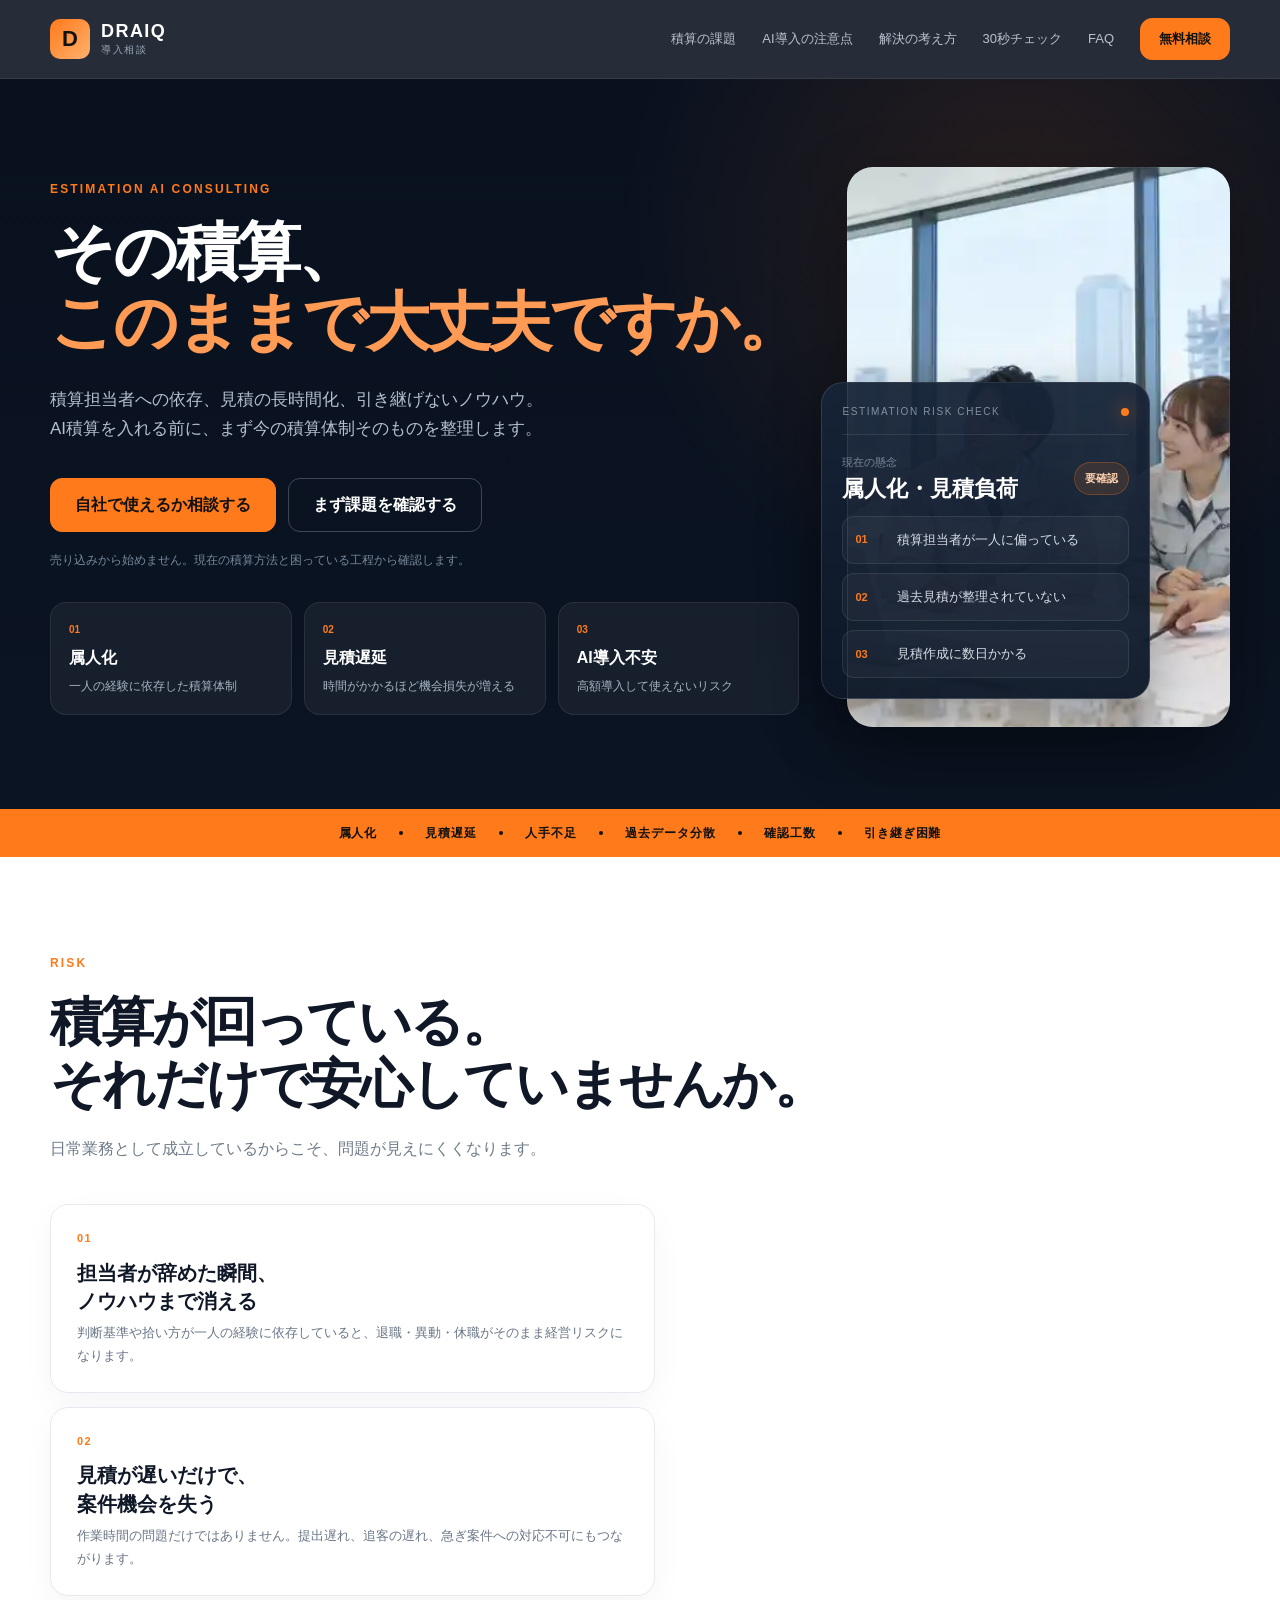
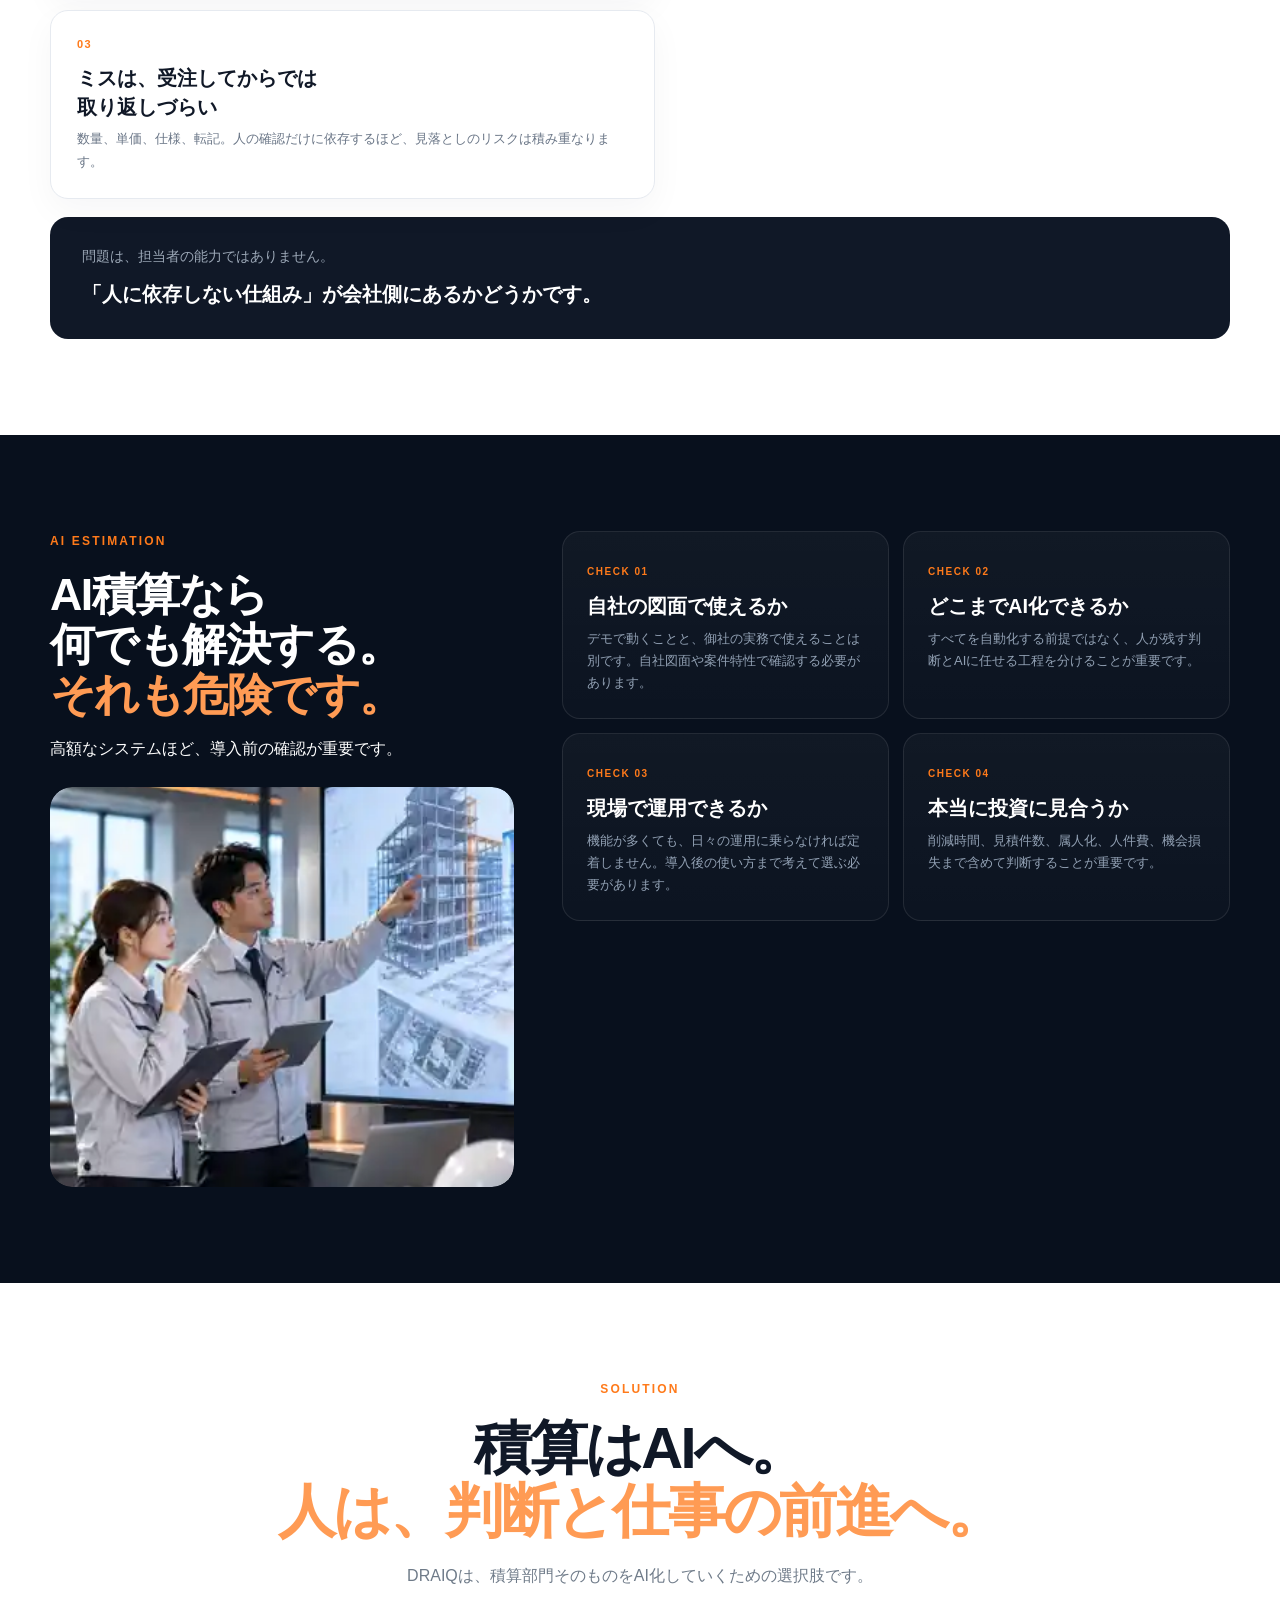
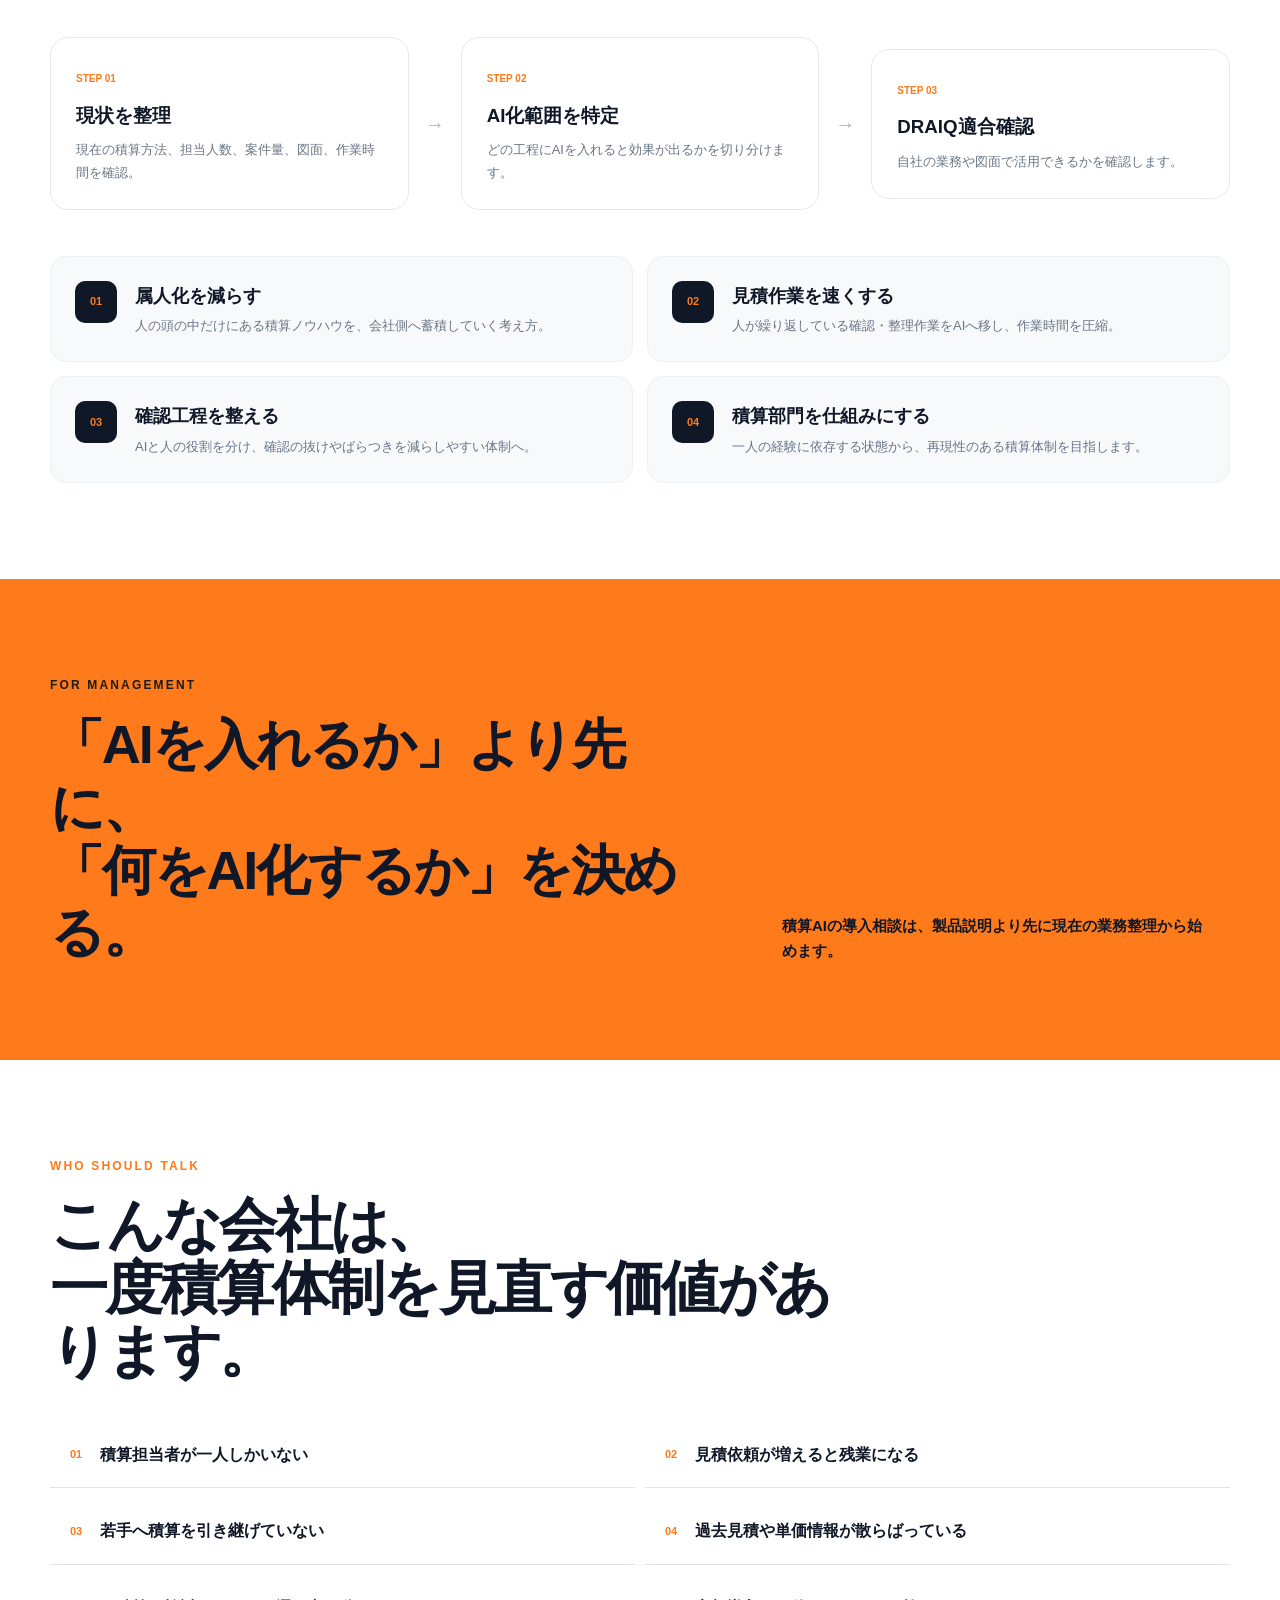
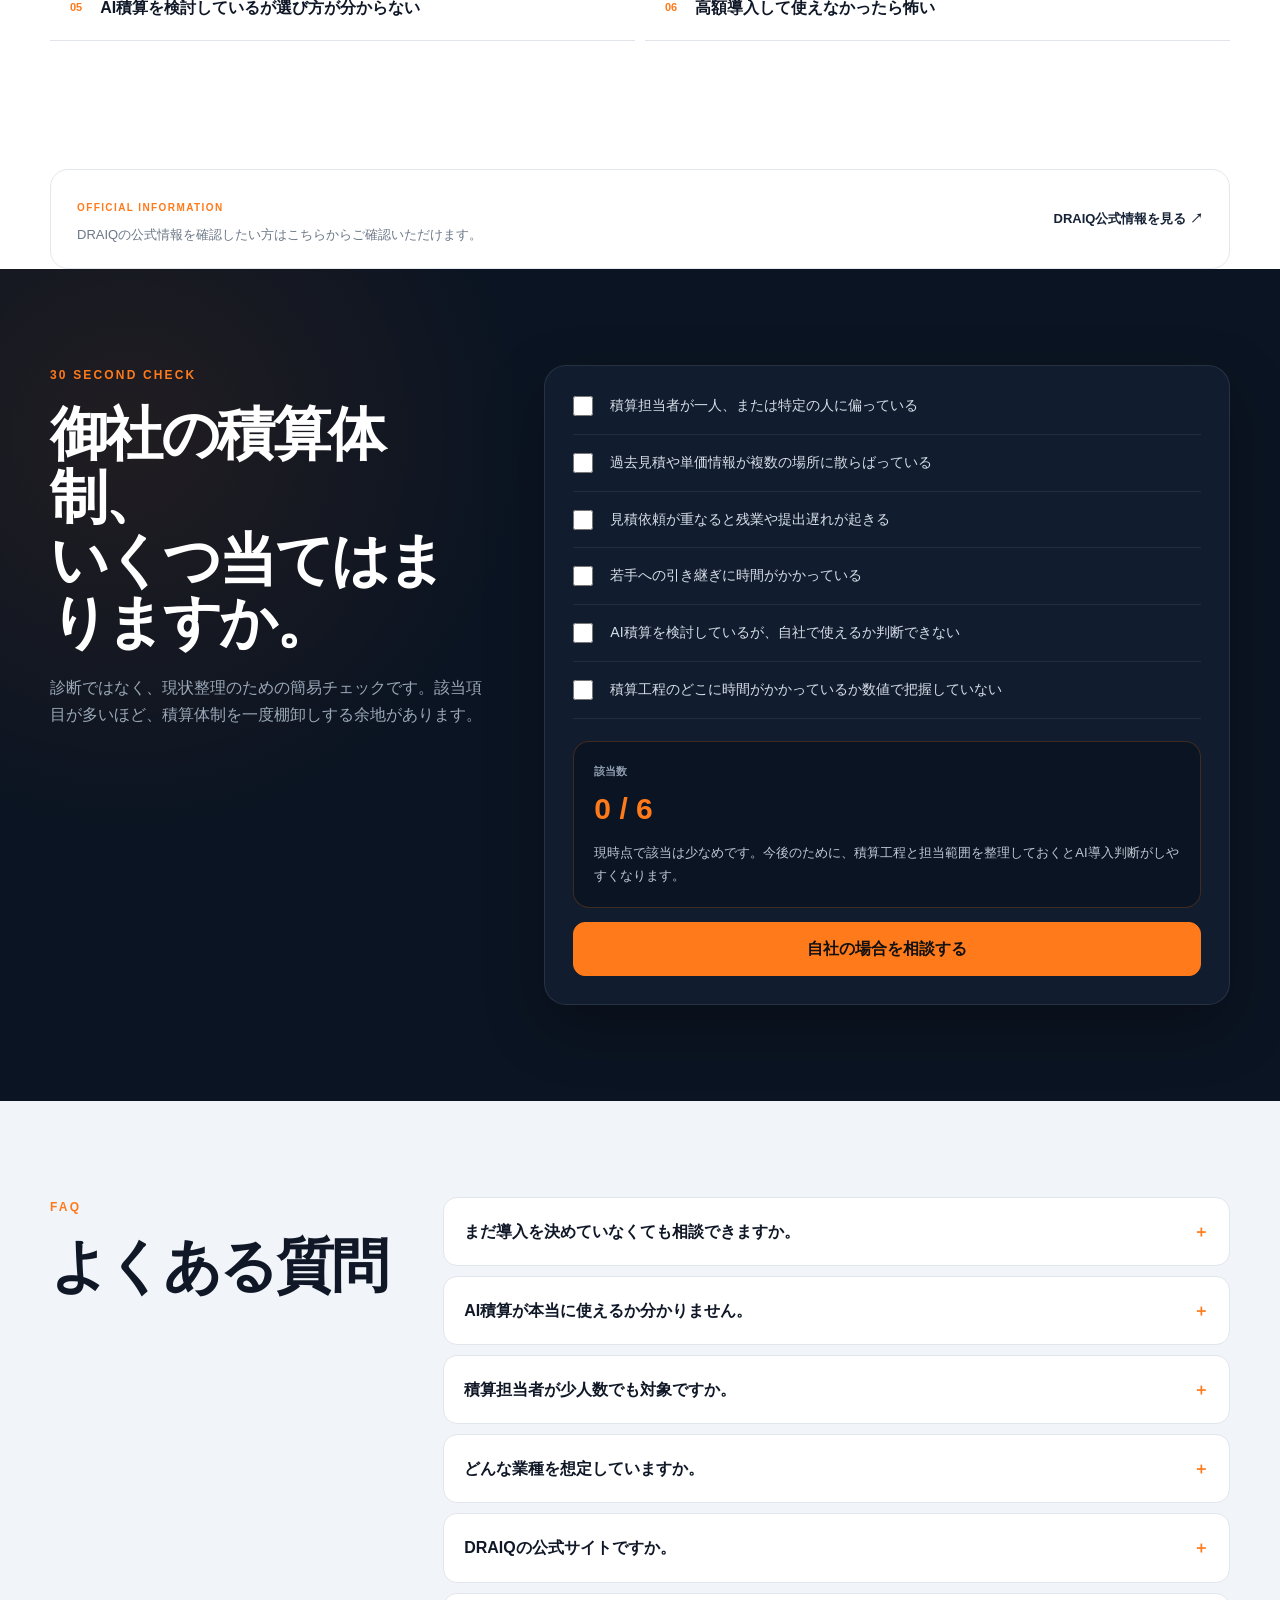
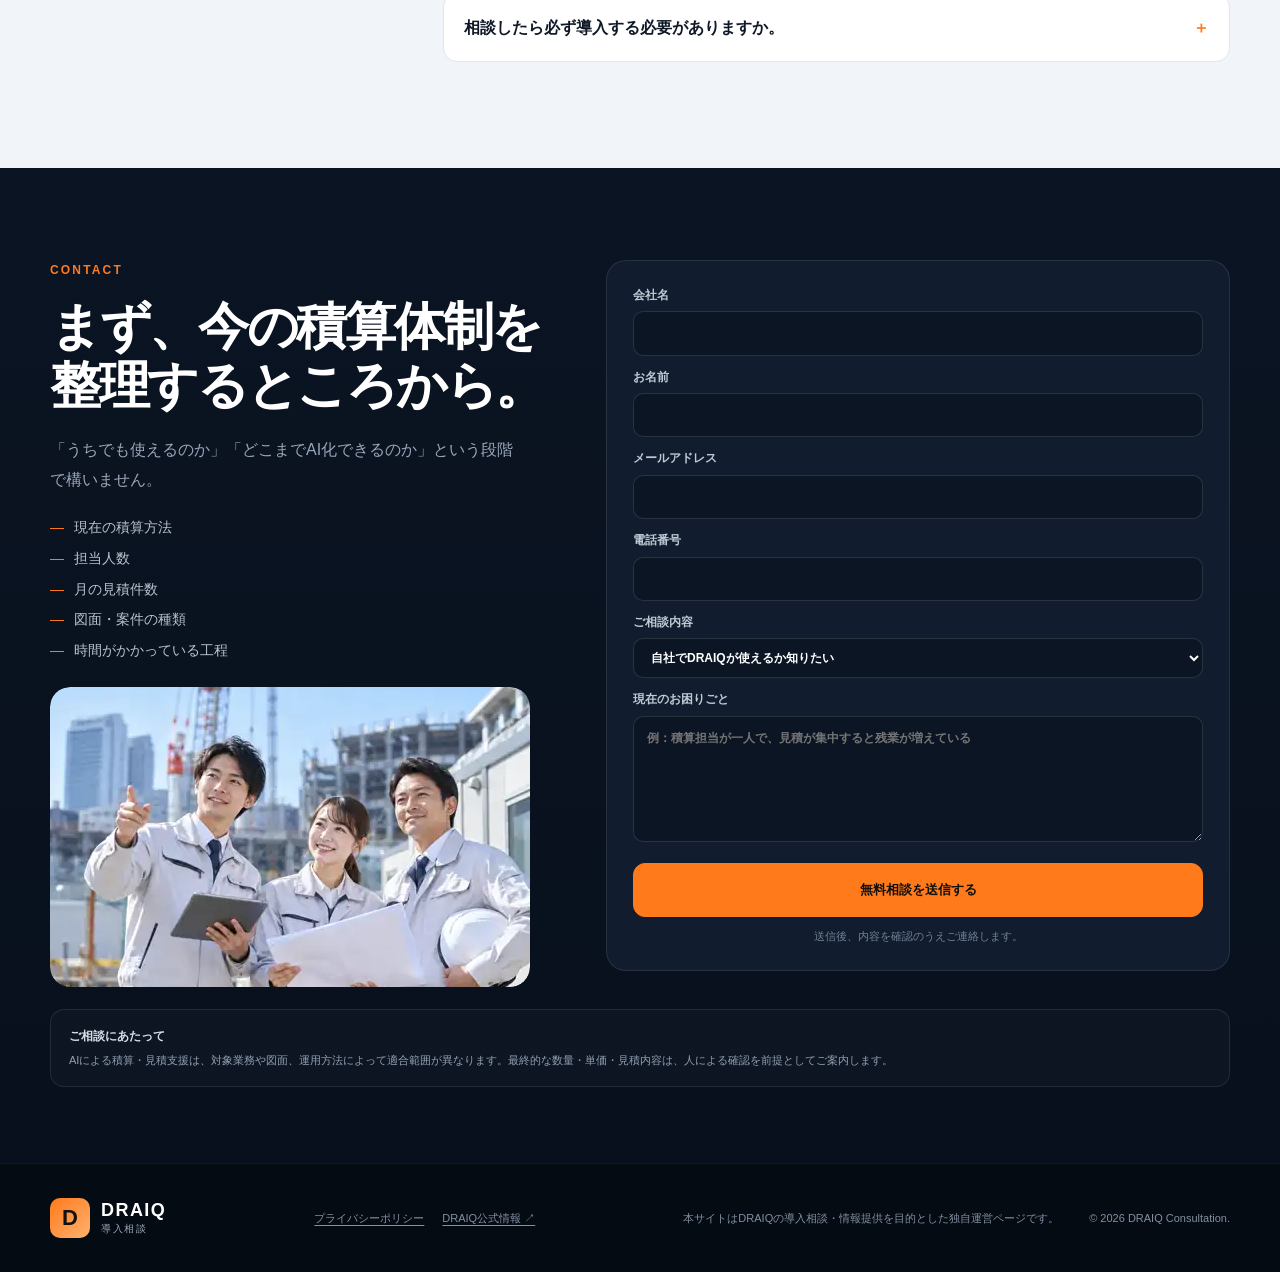
==== commit f2f8464a: "Deploy verified DRAIQ V7 final build" ====
--- a/index.html
+++ b/index.html
@@ -9,12 +9,13 @@
   <meta property="og:title" content="DRAIQ導入相談｜積算、このままで大丈夫ですか">
   <meta property="og:description" content="AI積算を入れる前に、まず自社の積算体制を確認する。">
   <meta property="og:type" content="website">
-  <meta property="og:image" content="/images/ogp.webp">
+  <meta property="og:image" content="/assets/hero.webp">
   <meta property="og:locale" content="ja_JP">
-  <link rel="icon" href="data:image/svg+xml,%3Csvg xmlns='http://www.w3.org/2000/svg' viewBox='0 0 64 64'%3E%3Crect width='64' height='64' rx='14' fill='%230b1220'/%3E%3Crect x='8' y='8' width='48' height='48' rx='12' fill='%23ff7a1a'/%3E%3Cpath d='M24 18h10c9 0 16 6 16 14s-7 14-16 14H24V18zm9 8h-1v12h1c5 0 9-2 9-6s-4-6-9-6z' fill='%23111'/%3E%3C/svg%3E">
-  <link rel="preload" as="image" href="/images/hero.webp" type="image/webp">
+  <link rel="icon" href="/assets/favicon.svg" type="image/svg+xml">
+  <link rel="manifest" href="/site.webmanifest">
+  <link rel="preload" as="image" href="/assets/hero.webp" type="image/webp">
   <meta name="format-detection" content="telephone=no">
-  <link rel="stylesheet" href="css/style.css">
+  <link rel="stylesheet" href="assets/styles.css">
 
   <script type="application/ld+json">
   {
@@ -90,7 +91,7 @@
         </div>
 
         <div class="hero-visual">
-          <img src="images/hero.webp" alt="図面を見ながら積算や計画を確認する建設業の担当者" width="1536" height="1024" loading="eager" fetchpriority="high">
+          <img src="assets/hero.webp" alt="図面を見ながら積算や計画を確認する建設業の担当者" width="1536" height="1024" loading="eager" fetchpriority="high">
           <div class="floating-panel">
             <div class="panel-top">
               <span>ESTIMATION RISK CHECK</span>
@@ -147,7 +148,7 @@
           </div>
 
           <div class="image-card">
-            <img src="images/night-office.webp" alt="図面や資料を前に積算業務に悩む担当者" width="1536" height="1024" loading="lazy" decoding="async">
+            <img src="assets/risk.webp" alt="図面と見積資料を確認する積算担当者" width="1000" height="1250" loading="lazy" decoding="async">
           </div>
         </div>
 
@@ -165,7 +166,7 @@
           <h2>AI積算なら<br>何でも解決する。<br><span>それも危険です。</span></h2>
           <p>高額なシステムほど、導入前の確認が重要です。</p>
           <div class="side-image">
-            <img src="images/ai-team.webp" alt="建設AIの画面を見ながら検討するビジネス担当者たち" width="1536" height="1024" loading="lazy" decoding="async">
+            <img src="assets/ai.webp" alt="BIM画面を見ながらAI導入を検討する建設担当者" width="1000" height="1250" loading="lazy" decoding="async">
           </div>
         </div>
 
@@ -272,6 +273,7 @@
       </div>
     </section>
 
+
     <section class="official-section">
       <div class="official-note">
           <div>
@@ -281,6 +283,7 @@
           <a href="https://draiq.vercel.app/" target="_blank" rel="noopener noreferrer">DRAIQ公式情報を見る ↗</a>
       </div>
     </section>
+
 
     <section class="section selfcheck-section" id="selfcheck">
       <div class="container selfcheck-grid">
@@ -331,6 +334,7 @@
             <summary>どんな業種を想定していますか。</summary>
             <p>施工会社、内装、改修、専門工事など、見積・積算業務を抱える事業者を主な対象として想定しています。</p>
           </details>
+
           <details>
             <summary>DRAIQの公式サイトですか。</summary>
             <p>本サイトはDRAIQの導入相談・情報提供を目的とした独自運営ページです。製品の公式情報は、ページ内の「DRAIQ公式情報」リンクから確認できます。</p>
@@ -357,13 +361,15 @@
             <li>時間がかかっている工程</li>
           </ul>
           <div class="contact-person">
-            <img src="images/construction-team.webp" alt="相談しやすい雰囲気のビジネス担当者" width="1536" height="1024" loading="lazy" decoding="async">
-          </div>
-        </div>
-
-        <form class="contact-form" name="draiq-contact" method="POST" action="/thanks.html" data-netlify="true" netlify-honeypot="bot-field">
+            <img src="assets/contact.webp" alt="建設業の相談に対応する担当者" width="1200" height="900" loading="lazy" decoding="async">
+          </div>
+        </div>
+
+        <form class="contact-form" name="draiq-contact" method="POST" action="/thanks/" data-netlify="true" netlify-honeypot="bot-field">
           <input type="hidden" name="form-name" value="draiq-contact">
-          <p class="hidden"><label>Do not fill this out if you're human: <input name="bot-field"></label></p>
+          <p class="hidden">
+            <label>Do not fill this out if you're human: <input name="bot-field"></label>
+          </p>
           <label>会社名<input type="text" name="company" autocomplete="organization" maxlength="120" required></label>
           <label>お名前<input type="text" name="name" autocomplete="name" maxlength="80" required></label>
           <label>メールアドレス<input type="email" name="email" autocomplete="email" maxlength="180" required></label>
@@ -381,6 +387,7 @@
           <button class="btn form-btn" type="submit">無料相談を送信する</button>
           <p class="form-note">送信後、内容を確認のうえご連絡します。</p>
         </form>
+
       </div>
       <div class="container">
         <div class="service-disclaimer">
@@ -397,12 +404,13 @@
         <span class="brand-mark">D</span>
         <span class="brand-copy"><strong>DRAIQ</strong><small>導入相談</small></span>
       </div>
-      <div class="footer-links"><a href="/privacy.html">プライバシーポリシー</a><a href="https://draiq.vercel.app/" target="_blank" rel="noopener noreferrer">DRAIQ公式情報 ↗</a></div>
+      <div class="footer-links"><a href="/privacy/">プライバシーポリシー</a><a href="https://draiq.vercel.app/" target="_blank" rel="noopener noreferrer">DRAIQ公式情報 ↗</a></div>
       <p>本サイトはDRAIQの導入相談・情報提供を目的とした独自運営ページです。</p>
       <p class="copyright">© 2026 DRAIQ Consultation.</p>
     </div>
   </footer>
-  <a class="mobile-sticky-cta" href="#contact">無料で相談する</a>
-  <script src="js/main.js"></script>
+<a class="mobile-sticky-cta" href="#contact">無料で相談する</a>
+
+  <script src="assets/app.js"></script>
 </body>
 </html>
--- a/assets/styles.css
+++ b/assets/styles.css
@@ -0,0 +1,2 @@
+@import url("./base.css");
+@import url("./v7.css");
